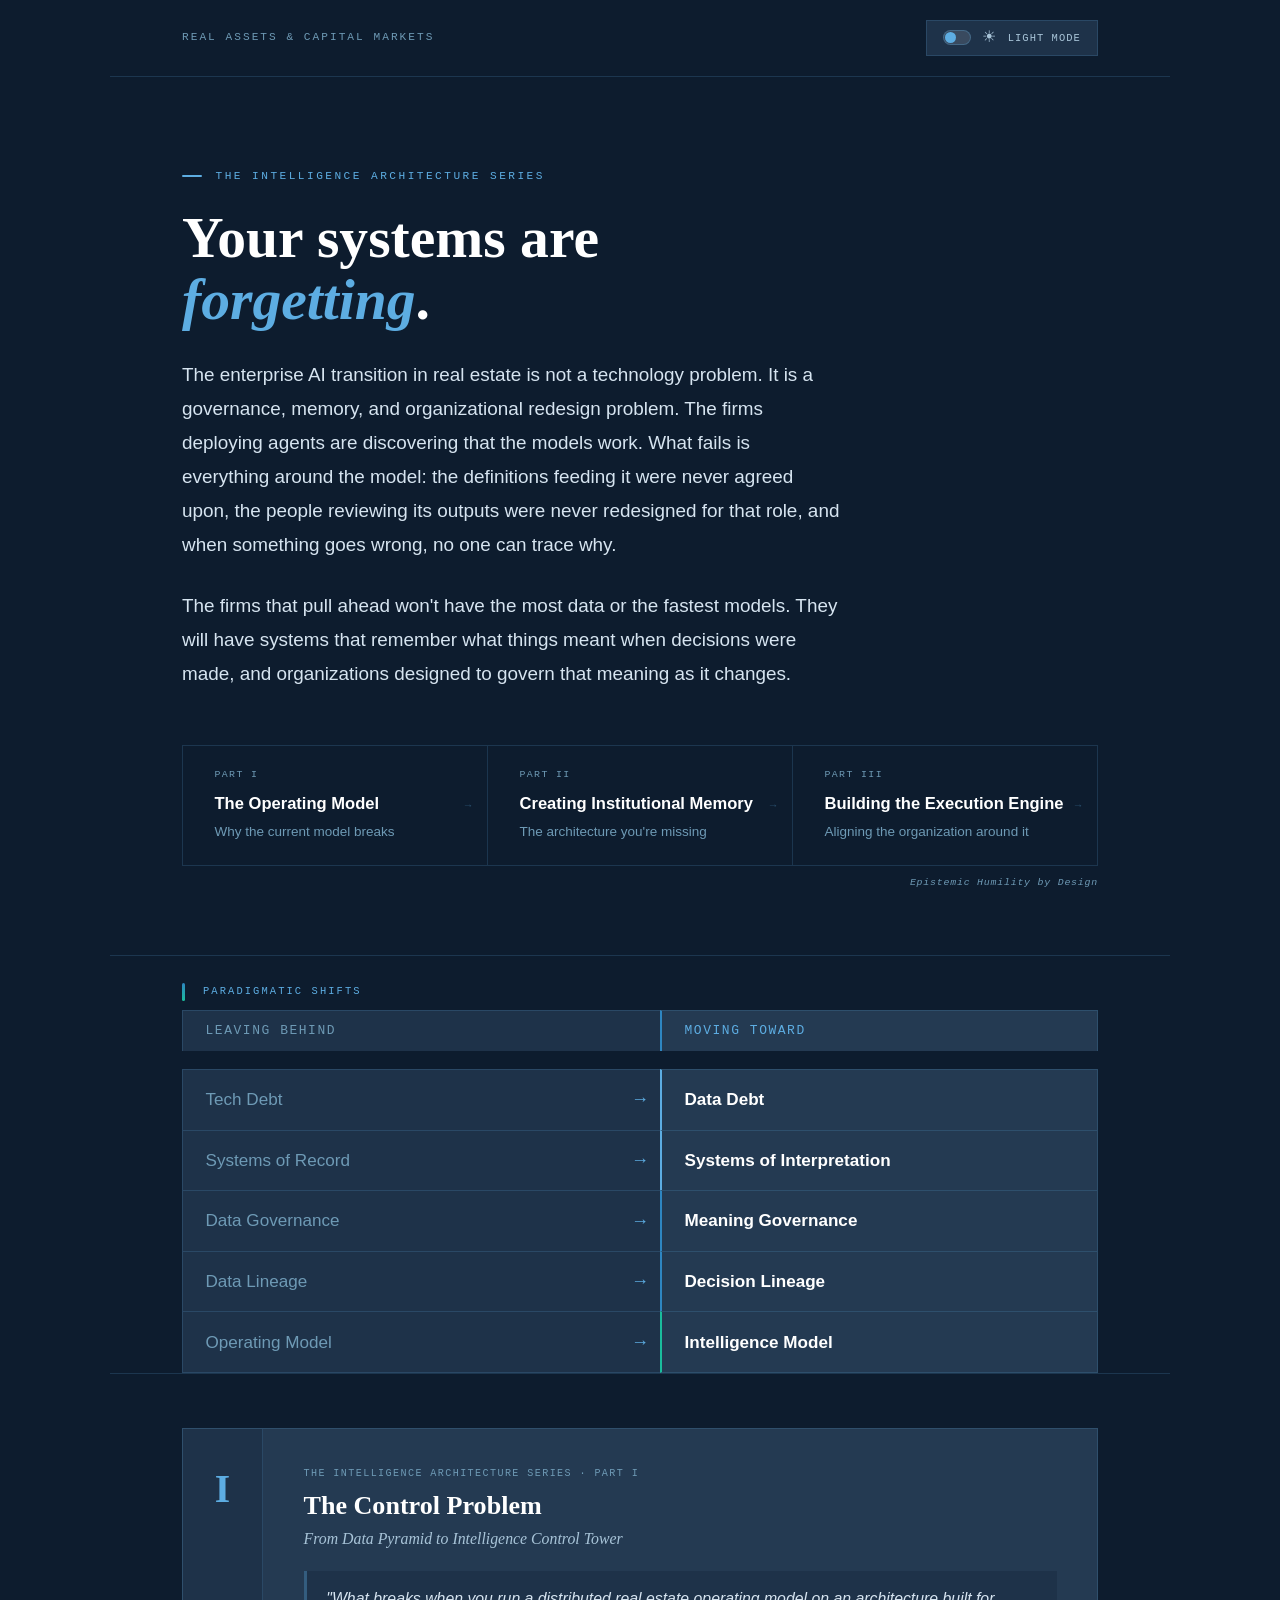
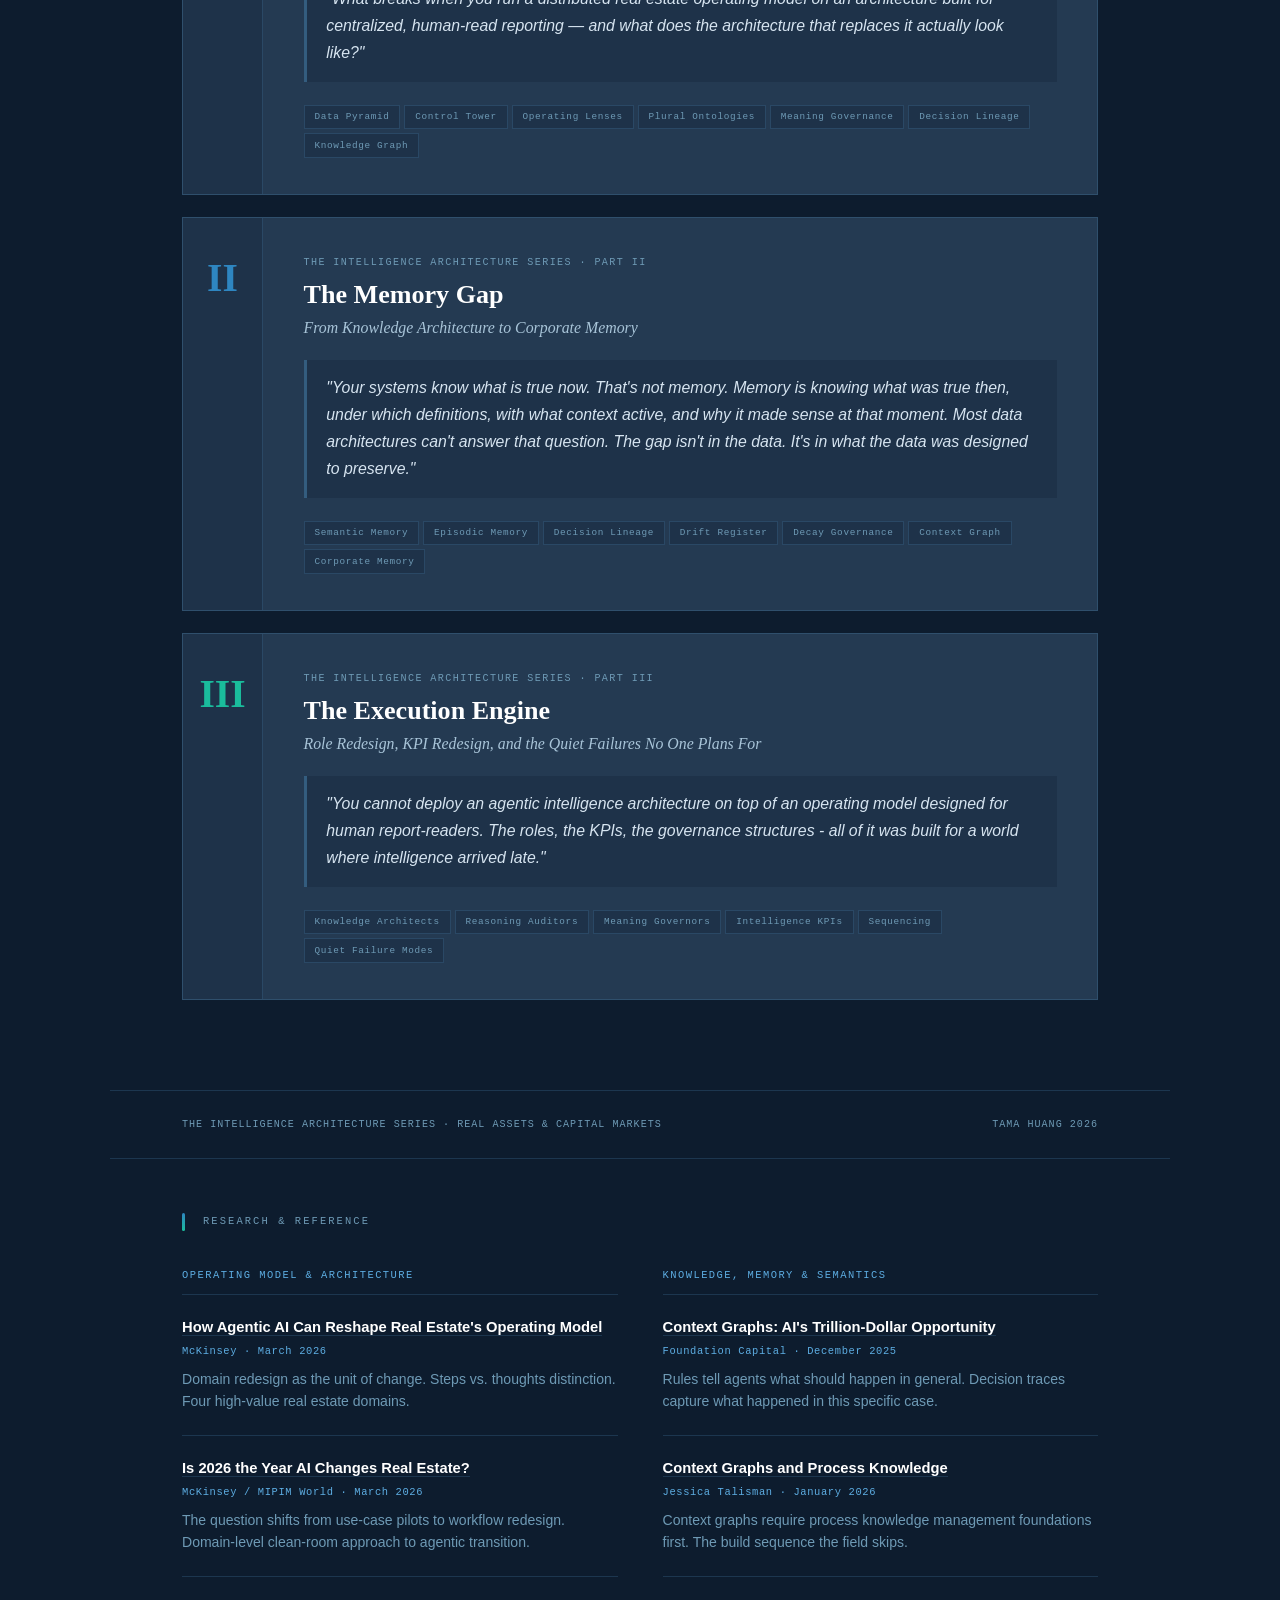
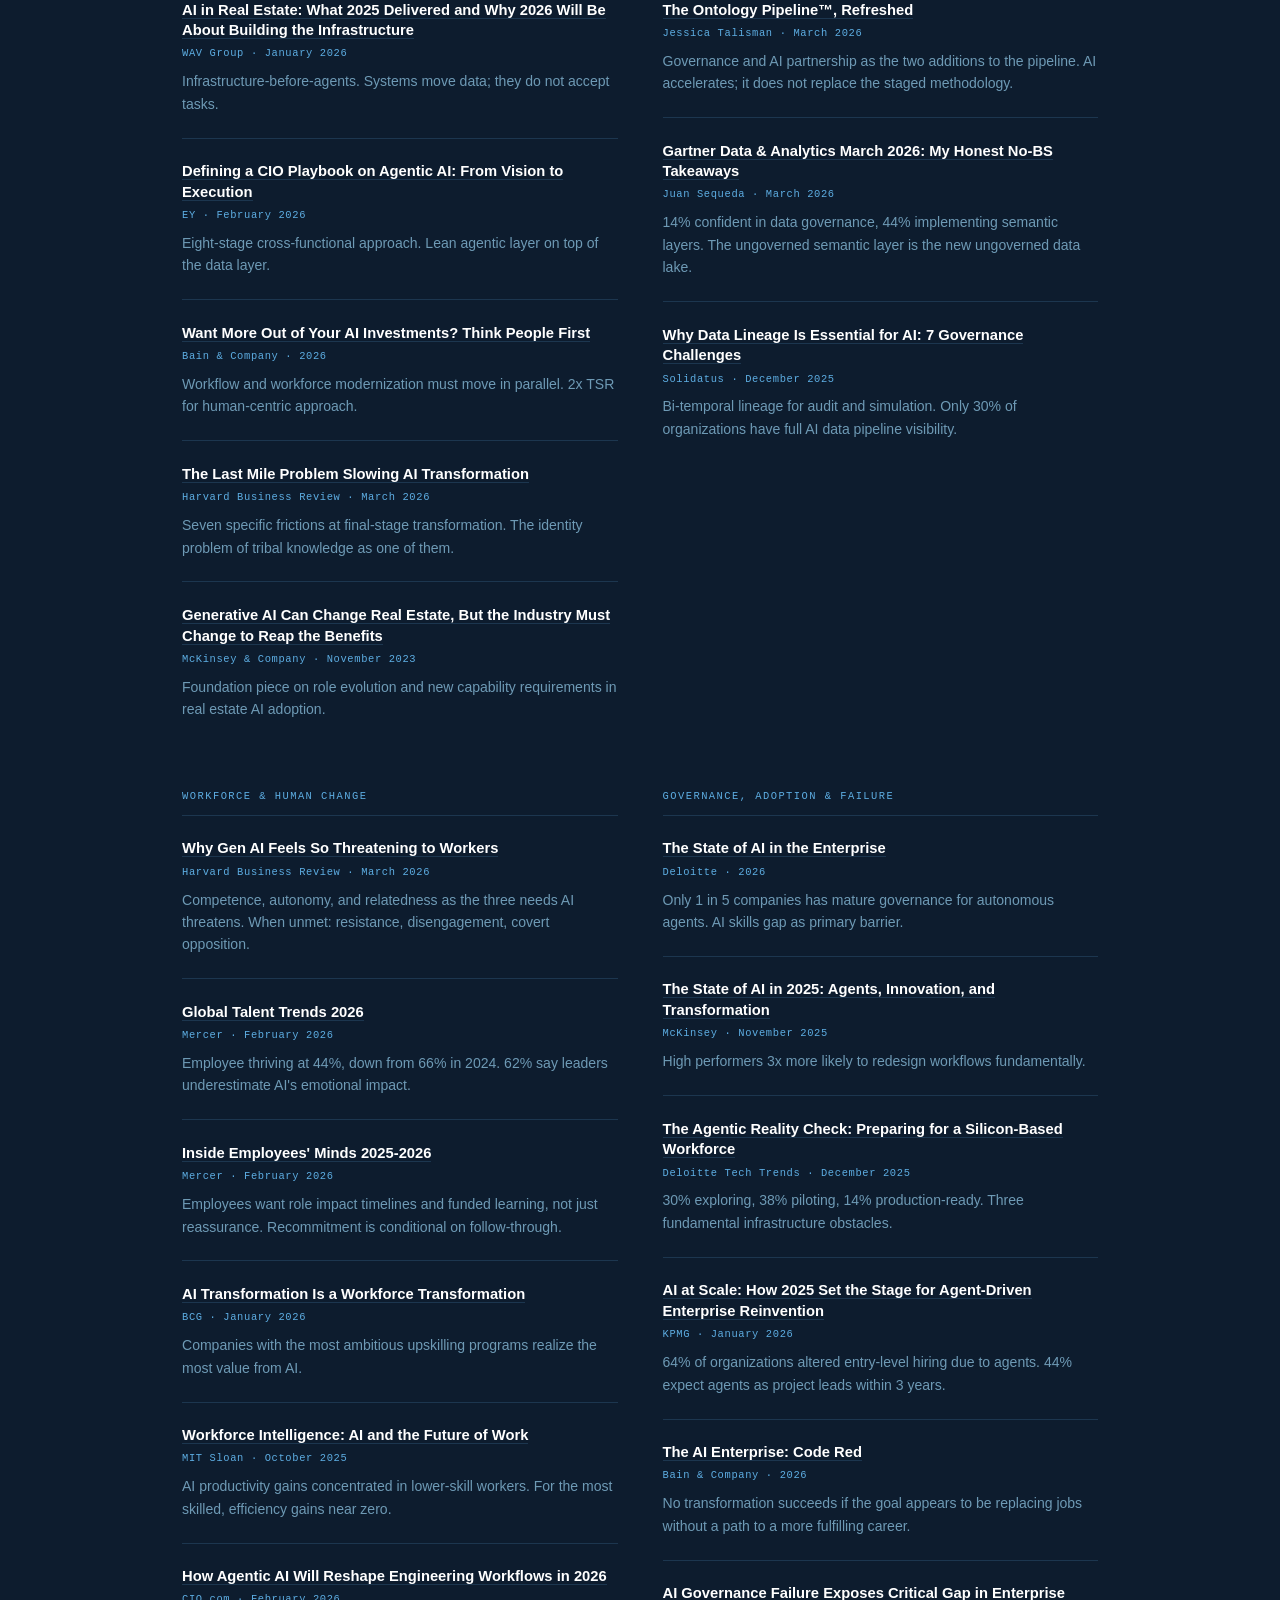
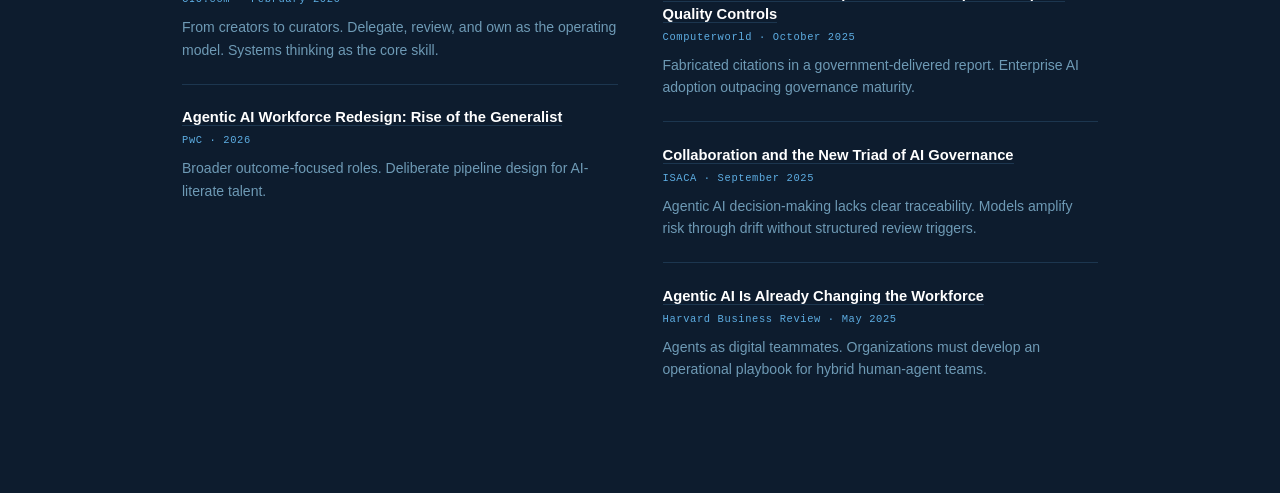
==== index.html @ e4f17812 "sync with React: QF accordion, KPI improvements, roles additions, 4-category reference section" ====
<!DOCTYPE html>
<html lang="en">
<head>
<meta charset="UTF-8">
<meta name="viewport" content="width=device-width, initial-scale=1.0">
<title>The Intelligence Architecture Series</title>
<link href="https://fonts.googleapis.com/css2?family=Playfair+Display:ital,wght@0,400;0,700;1,400;1,700&family=Söhne:wght@300;400;500;600&family=JetBrains+Mono:wght@300;400;500&display=swap" rel="stylesheet">
<link rel="stylesheet" href="style.css">
<style>
body { margin-left: 0; }
.s-wrap { max-width: 1060px; margin: 0 auto; display: flex; flex-direction: column; min-height: 100vh; }

/* HEADER */
.s-header {
 display: flex; align-items: center; justify-content: space-between;
 padding: 1.1rem 4rem; border-bottom: 1px solid var(--bd);
 background: var(--bg); position: sticky; top: 0; z-index: 100;
}
.s-brand {
 font-family: var(--font-mono); font-size: 0.62rem;
 letter-spacing: 0.18em; text-transform: uppercase; color: var(--tx-muted);
}
.s-toggle {
 display: flex; align-items: center; gap: 0.6rem;
 padding: 0.5rem 0.9rem; border: 1px solid var(--bd);
 background: var(--bg-panel); color: var(--tx-2);
 font-family: var(--font-mono); font-size: 0.58rem;
 letter-spacing: 0.1em; text-transform: uppercase; cursor: pointer;
 transition: all 0.2s var(--ease);
}
.s-toggle:hover { background: var(--accent); color: #fff; border-color: var(--accent); }
.s-toggle-track { width: 28px; height: 15px; border-radius: 8px; background: rgba(255,255,255,0.12); border: 1px solid rgba(93,173,226,0.3); position: relative; flex-shrink: 0; transition: background 0.2s; }
.s-toggle-thumb { position: absolute; top: 1px; left: 1px; width: 11px; height: 11px; border-radius: 50%; background: var(--blue-lt); transition: transform 0.22s, background 0.2s; }
[data-theme="light"] .s-toggle-track { background: var(--blue-mid); border-color: var(--blue-mid); }
[data-theme="light"] .s-toggle-thumb { background: #fff; transform: translateX(13px); }

/* HERO */
.s-hero { padding: 5rem 4rem 3.5rem; border-bottom: 1px solid var(--bd); }
.s-eyebrow {
 font-family: var(--font-mono); font-size: 0.62rem;
 letter-spacing: 0.22em; text-transform: uppercase;
 color: var(--blue-lt); margin-bottom: 1.2rem;
 display: flex; align-items: center; gap: 0.75rem;
}
.s-eyebrow::before { content: ''; display: inline-block; width: 20px; height: 2px; background: var(--blue-lt); border-radius: 2px; }
.s-title {
 font-family: var(--font-display); font-size: clamp(2.8rem,4.5vw,4.4rem);
 font-weight: 700; line-height: 1.07; color: var(--tx-h); margin-bottom: 1.5rem;
}
.s-title em { font-style: italic; color: var(--blue-lt); }
.s-sub {
 font-size: 1.05rem; color: var(--tx-body); line-height: 1.8;
 max-width: 660px; margin-bottom: 3rem;
}

/* ARC */
.s-arc { display: flex; align-items: stretch; border: 1px solid var(--bd); margin-bottom: 0.5rem; }
.s-arc-step {
 flex: 1; padding: 1.2rem 1.75rem; border-right: 1px solid var(--bd);
 text-decoration: none; display: block; position: relative;
 transition: background 0.18s var(--ease);
}
.s-arc-step:last-child { border-right: none; }
.s-arc-step:hover { background: var(--bg-panel); }
.s-arc-num { font-family: var(--font-mono); font-size: 0.55rem; letter-spacing: 0.14em; text-transform: uppercase; color: var(--tx-muted); margin-bottom: 0.3rem; display: block; }
.s-arc-label { font-size: 0.92rem; font-weight: 600; color: var(--tx-h); margin-bottom: 0.15rem; }
.s-arc-sub { font-size: 0.75rem; color: var(--tx-muted); }
.s-arc-chevron { position: absolute; right: 0.75rem; top: 50%; transform: translateY(-50%); font-size: 0.6rem; color: var(--bd-strong); }
.s-arc-note { font-family: var(--font-mono); font-size: 0.55rem; letter-spacing: 0.08em; color: var(--tx-muted); text-align: right; margin-top: 0.5rem; font-style: italic; }

/* THROUGH-LINE / SHIFTS */
.s-through {
 border-bottom: 1px solid var(--bd);
}
.s-through-header {
 display: flex; align-items: center; gap: 1rem;
 padding: 1.5rem 4rem 0;
}
.s-through-stripe {
 width: 3px; height: 18px; border-radius: 2px; flex-shrink: 0;
 background: linear-gradient(180deg, var(--blue-mid), var(--teal-lt));
}
.s-through-label {
 font-family: var(--font-mono); font-size: 0.58rem;
 letter-spacing: 0.2em; text-transform: uppercase; color: var(--blue-lt);
}

/* Shifts grid, aligned columns */
.s-shifts {
 display: grid;
 grid-template-columns: 1fr 40px 1fr;
 gap: 0;
 padding: 0 4rem 0;
 margin-top: 1rem;
}
.s-shift-row {
 display: contents; /* participates in parent grid */
}
.s-shift-from, .s-shift-arr, .s-shift-to {
 padding: 0.85rem 1.25rem;
 border-top: 1px solid var(--bd);
 display: flex; align-items: center;
}
.s-shift-row:last-child .s-shift-from,
.s-shift-row:last-child .s-shift-arr,
.s-shift-row:last-child .s-shift-to {
 border-bottom: 1px solid var(--bd);
}
/* left col — "from" state */
.s-shift-from {
 font-family: var(--font-body); font-size: 0.95rem;
 color: var(--tx-muted); font-weight: 400;
 background: var(--bg-panel);
 border-right: none;
 border-left: 1px solid var(--bd);
}
/* arrow col */
.s-shift-arr {
 justify-content: center; font-size: 1rem; font-weight: 700;
 color: var(--blue-lt); background: var(--bg-panel);
 border-right: none; padding: 0;
}
/* right col — "to" state */
.s-shift-to {
 font-family: var(--font-body); font-size: 0.95rem;
 font-weight: 600; color: var(--tx-h);
 background: var(--bg-card);
 border-left: 2px solid var(--blue-mid);
 border-right: 1px solid var(--bd);
}
/* accent on the "to" text of each row */
.s-shift-row:nth-child(1) .s-shift-to { border-left-color: var(--blue-lt); }
.s-shift-row:nth-child(2) .s-shift-to { border-left-color: var(--blue-lt); }
.s-shift-row:nth-child(3) .s-shift-to { border-left-color: var(--blue-mid); }
.s-shift-row:nth-child(4) .s-shift-to { border-left-color: var(--blue-mid); }
.s-shift-row:nth-child(5) .s-shift-to { border-left-color: var(--teal-lt); }
.s-shift-row:nth-child(6) .s-shift-to { border-left-color: var(--teal-lt); }
.s-shift-row:nth-child(7) .s-shift-to { border-left-color: var(--teal-lt); }
.s-shift-row:nth-child(8) .s-shift-to { border-left-color: var(--teal-lt); }

/* column header labels */
.s-shifts-headers {
 display: grid; grid-template-columns: 1fr 40px 1fr;
 padding: 0 4rem; margin-top: 0.5rem; margin-bottom: 0;
}
.s-shifts-col-label {
 font-family: var(--font-mono); font-size: 0.72rem;
 letter-spacing: 0.12em; text-transform: uppercase;
 padding: 0.5rem 1.25rem;
}
.s-shifts-col-label.from { color: var(--tx-muted); background: var(--bg-panel); border: 1px solid var(--bd); border-bottom: none; border-right: none; }
.s-shifts-col-label.arr { background: var(--bg-panel); border-top: 1px solid var(--bd); border-bottom: none; }
.s-shifts-col-label.to { color: var(--blue-lt); background: var(--bg-card); border: 1px solid var(--bd); border-bottom: none; border-left: 2px solid var(--blue-mid); }

/* light mode adjustments */
[data-theme="light"] .s-shift-from { background: var(--bg-alt); }
[data-theme="light"] .s-shift-arr { background: var(--bg-alt); }
[data-theme="light"] .s-shift-to { background: var(--bg-card); color: var(--tx-h); }
[data-theme="light"] .s-shifts-col-label.from { background: var(--bg-alt); }
[data-theme="light"] .s-shifts-col-label.arr { background: var(--bg-alt); }
[data-theme="light"] .s-shifts-col-label.to { background: var(--bg-card); }

/* spacing below shifts before pieces */
.s-shifts-end { height: 1px; background: var(--bd); margin: 0 4rem; }

/* PIECES */
.s-pieces { padding: 3rem 4rem 5rem; display: flex; flex-direction: column; gap: 1.25rem; }

.s-piece {
 display: grid; grid-template-columns: 80px 1fr;
 border: 1px solid var(--bd); background: var(--bg-card);
 text-decoration: none; overflow: hidden;
 transition: box-shadow 0.2s var(--ease), transform 0.18s var(--ease);
}
.s-piece:hover { box-shadow: 0 6px 28px rgba(0,0,0,0.18); transform: translateY(-2px); }
.s-piece-num-col {
 padding: 2rem 1.1rem; background: var(--bg-panel); border-right: 1px solid var(--bd);
 display: flex; align-items: flex-start; justify-content: center; padding-top: 2.25rem;
}
.s-piece-num { font-family: var(--font-display); font-size: 2.2rem; font-weight: 700; line-height: 1; }
.n1 { color: var(--blue-lt); } .n2 { color: var(--blue-mid); } .n3 { color: var(--teal-lt); }
.s-piece-body { padding: 2rem 2.25rem; }
.s-piece-series { font-family: var(--font-mono); font-size: 0.56rem; letter-spacing: 0.14em; text-transform: uppercase; color: var(--tx-muted); margin-bottom: 0.45rem; display: block; }
.s-piece-title { font-family: var(--font-display); font-size: 1.45rem; font-weight: 700; color: var(--tx-h); margin-bottom: 0.25rem; line-height: 1.2; }
.s-piece-subtitle { font-family: var(--font-display); font-size: 0.88rem; font-style: italic; color: var(--tx-2); margin-bottom: 1rem; }
.s-piece-q { font-size: 0.88rem; color: var(--tx-body); line-height: 1.7; padding: 0.85rem 1.1rem; margin-bottom: 1.25rem; background: var(--bg-panel); border-left: 3px solid var(--bd-strong); font-style: italic; }
.s-piece-tags { display: flex; flex-wrap: wrap; gap: 4px; }
.s-piece-tag { font-family: var(--font-mono); font-size: 0.52rem; letter-spacing: 0.07em; padding: 0.18rem 0.55rem; border: 1px solid var(--bd); color: var(--tx-muted); background: var(--bg-panel); }

/* FOOTER */
.s-footer { margin-top: auto; padding: 1.4rem 4rem; border-top: 1px solid var(--bd); display: flex; align-items: center; justify-content: space-between; }
.s-footer-note { font-family: var(--font-mono); font-size: 0.56rem; letter-spacing: 0.1em; text-transform: uppercase; color: var(--tx-muted); }

@media (max-width: 768px) {
 .s-header, .s-hero, .s-through-header, .s-shifts-headers, .s-shifts, .s-pieces, .s-footer {
 padding-left: 1.25rem; padding-right: 1.25rem;
 }
 .s-header { padding-top: 0.75rem; padding-bottom: 0.75rem; position: sticky; top: 0; }
 .s-hero { padding-top: 2.5rem; padding-bottom: 2.5rem; }
 .s-title { font-size: clamp(2.4rem, 9vw, 3.4rem); }
 .s-sub { font-size: 0.92rem; margin-bottom: 2rem; }
 .s-arc { flex-direction: column; }
 .s-arc-step { border-right: none; border-bottom: 1px solid var(--bd); }
 .s-arc-chevron { right: 0.5rem; }

 /* Shifts grid */
 .s-shifts { grid-template-columns: 1fr 24px 1fr; padding: 0 1.25rem; }
 .s-shifts-headers { grid-template-columns: 1fr 24px 1fr; padding: 0 1.25rem; }
 .s-shifts-col-label { font-size: 0.6rem; padding: 0.4rem 0.75rem; }
 .s-shift-from, .s-shift-to { font-size: 0.82rem; padding: 0.65rem 0.75rem; }
 .s-shift-arr { font-size: 0.85rem; }

 /* Piece cards */
 .s-piece { grid-template-columns: 56px 1fr; }
 .s-piece-num { font-size: 1.6rem; }
 .s-piece-body { padding: 1.25rem 1rem; }
 .s-piece-title { font-size: 1.15rem; }
 .s-piece-q { font-size: 0.82rem; }
 .s-pieces { padding: 1.5rem 1.25rem 3rem; gap: 0.85rem; }

 /* Footer */
 .s-footer { padding: 1rem 1.25rem; flex-direction: column; gap: 0.4rem; align-items: flex-start; }
}

@media (max-width: 390px) {
 .s-title { font-size: 2.1rem; }
 .s-shifts { grid-template-columns: 1fr 18px 1fr; }
 .s-shifts-headers { grid-template-columns: 1fr 18px 1fr; }
 .s-shift-from, .s-shift-to { font-size: 0.75rem; padding: 0.55rem 0.6rem; }
 .s-shifts-col-label { font-size: 0.55rem; padding: 0.35rem 0.6rem; }
}

/* APPENDIX */
.s-appendix {
  border-top: 1px solid var(--bd);
  padding: 3rem 4rem 5rem;
}
.s-appendix-header {
  display: flex; align-items: center; gap: 1rem; margin-bottom: 2rem;
}
.s-appendix-stripe {
  width: 3px; height: 18px; border-radius: 2px; flex-shrink: 0;
  background: linear-gradient(180deg, var(--blue-mid), var(--teal-lt));
}
.s-appendix-label {
  font-family: var(--font-mono); font-size: 0.58rem;
  letter-spacing: 0.2em; text-transform: uppercase; color: var(--tx-muted);
}
.s-appendix-grid {
  display: grid; grid-template-columns: repeat(2, 1fr); gap: 2.5rem;
}
.s-appendix-col-head {
  font-family: var(--font-mono); font-size: 0.58rem;
  letter-spacing: 0.14em; text-transform: uppercase;
  color: var(--blue-lt); margin-bottom: 1.25rem; display: block;
  padding-bottom: 0.5rem; border-bottom: 1px solid var(--bd);
}
.s-ref-item {
  margin-bottom: 1.25rem; padding-bottom: 1.25rem;
  border-bottom: 1px solid var(--bd);
}
.s-ref-item:last-child { border-bottom: none; margin-bottom: 0; }
.s-ref-title {
  font-size: 0.82rem; font-weight: 600; color: var(--tx-h);
  line-height: 1.4; margin-bottom: 0.25rem;
}
.s-ref-meta {
  font-family: var(--font-mono); font-size: 0.58rem;
  letter-spacing: 0.06em; color: var(--blue-lt); margin-bottom: 0.4rem;
}
.s-ref-note {
  font-size: 0.78rem; color: var(--tx-muted); line-height: 1.6;
}
.s-ref-title a {
  color: var(--tx-h); text-decoration: none;
  border-bottom: 1px solid var(--bd);
  transition: border-color 0.15s, color 0.15s;
}
.s-ref-title a:hover { color: var(--blue-lt); border-bottom-color: var(--blue-lt); }
@media (max-width: 768px) {
  .s-appendix { padding: 2rem 1.25rem 3rem; }
  .s-appendix-grid { grid-template-columns: 1fr; gap: 2rem; }
}
</style>
</head>
<body>
<div class="s-wrap">

  <div class="s-header">
    <span class="s-brand">Real Assets &amp; Capital Markets</span>
    <button class="s-toggle" id="theme-toggle" onclick="toggleTheme()">
      <span class="s-toggle-track"><span class="s-toggle-thumb"></span></span>
      <span class="theme-icon">☀</span>
      <span class="theme-label">Light mode</span>
    </button>
  </div>

 <div class="s-hero">
 <div class="s-eyebrow">The Intelligence Architecture Series</div>
 <h1 class="s-title">Your systems are<br><em>forgetting</em>.</h1>
 <p class="s-sub">The enterprise AI transition in real estate is not a technology problem. It is a governance, memory, and organizational redesign problem. The firms deploying agents are discovering that the models work. What fails is everything around the model: the definitions feeding it were never agreed upon, the people reviewing its outputs were never redesigned for that role, and when something goes wrong, no one can trace why.</p>
 <p class="s-sub" style="margin-top:-1.5rem">The firms that pull ahead won't have the most data or the fastest models. They will have systems that remember what things meant when decisions were made, and organizations designed to govern that meaning as it changes.</p>

    <div class="s-arc">
      <a href="part-01.html" class="s-arc-step">
        <span class="s-arc-num">Part I</span>
        <div class="s-arc-label">The Operating Model</div>
        <div class="s-arc-sub">Why the current model breaks</div>
        <span class="s-arc-chevron">→</span>
      </a>
      <a href="part-02.html" class="s-arc-step">
        <span class="s-arc-num">Part II</span>
        <div class="s-arc-label">Creating Institutional Memory</div>
        <div class="s-arc-sub">The architecture you're missing</div>
        <span class="s-arc-chevron">→</span>
      </a>
      <a href="part-03.html" class="s-arc-step">
        <span class="s-arc-num">Part III</span>
        <div class="s-arc-label">Building the Execution Engine</div>
        <div class="s-arc-sub">Aligning the organization around it</div>
        <span class="s-arc-chevron">→</span>
      </a>
    </div>
    <div class="s-arc-note">Epistemic Humility by Design</div>
  </div>

  <div class="s-through">
    <div class="s-through-header">
      <div class="s-through-stripe"></div>
      <span class="s-through-label">Paradigmatic shifts</span>
    </div>

 <div class="s-shifts-headers">
 <div class="s-shifts-col-label from">Leaving behind</div>
 <div class="s-shifts-col-label arr"></div>
 <div class="s-shifts-col-label to">Moving toward</div>
 </div>

 <div class="s-shifts">

 <div class="s-shift-row">
 <div class="s-shift-from">Tech Debt</div>
 <div class="s-shift-arr">→</div>
 <div class="s-shift-to">Data Debt</div>
 </div>

 <div class="s-shift-row">
 <div class="s-shift-from">Systems of Record</div>
 <div class="s-shift-arr">→</div>
 <div class="s-shift-to">Systems of Interpretation</div>
 </div>

 <div class="s-shift-row">
 <div class="s-shift-from">Data Governance</div>
 <div class="s-shift-arr">→</div>
 <div class="s-shift-to">Meaning Governance</div>
 </div>

 <div class="s-shift-row">
 <div class="s-shift-from">Data Lineage</div>
 <div class="s-shift-arr">→</div>
 <div class="s-shift-to">Decision Lineage</div>
 </div>

 <div class="s-shift-row">
 <div class="s-shift-from">Operating Model</div>
 <div class="s-shift-arr">→</div>
 <div class="s-shift-to">Intelligence Model</div>
 </div>

 </div>
 </div>

 <div class="s-pieces">

    <a href="part-01.html" class="s-piece">
      <div class="s-piece-num-col"><div class="s-piece-num n1">I</div></div>
      <div class="s-piece-body">
        <span class="s-piece-series">The Intelligence Architecture Series · Part I</span>
        <div class="s-piece-title">The Control Problem</div>
        <div class="s-piece-subtitle">From Data Pyramid to Intelligence Control Tower</div>
        <div class="s-piece-q">"What breaks when you run a distributed real estate operating model on an architecture built for centralized, human-read reporting — and what does the architecture that replaces it actually look like?"</div>
        <div class="s-piece-tags">
          <span class="s-piece-tag">Data Pyramid</span>
          <span class="s-piece-tag">Control Tower</span>
          <span class="s-piece-tag">Operating Lenses</span>
          <span class="s-piece-tag">Plural Ontologies</span>
          <span class="s-piece-tag">Meaning Governance</span>
          <span class="s-piece-tag">Decision Lineage</span>
          <span class="s-piece-tag">Knowledge Graph</span>
        </div>
      </div>
    </a>

 <a href="part-02.html" class="s-piece">
 <div class="s-piece-num-col"><div class="s-piece-num n2">II</div></div>
 <div class="s-piece-body">
 <span class="s-piece-series">The Intelligence Architecture Series · Part II</span>
 <div class="s-piece-title">The Memory Gap</div>
 <div class="s-piece-subtitle">From Knowledge Architecture to Corporate Memory</div>
 <div class="s-piece-q">"Your systems know what is true now. That's not memory. Memory is knowing what was true then, under which definitions, with what context active, and why it made sense at that moment. Most data architectures can't answer that question. The gap isn't in the data. It's in what the data was designed to preserve."</div>
 <div class="s-piece-tags">
 <span class="s-piece-tag">Semantic Memory</span>
 <span class="s-piece-tag">Episodic Memory</span>
 <span class="s-piece-tag">Decision Lineage</span>
 <span class="s-piece-tag">Drift Register</span>
 <span class="s-piece-tag">Decay Governance</span>
 <span class="s-piece-tag">Context Graph</span>
 <span class="s-piece-tag">Corporate Memory</span>
 </div>
 </div>
 </a>

    <a href="part-03.html" class="s-piece">
      <div class="s-piece-num-col"><div class="s-piece-num n3">III</div></div>
      <div class="s-piece-body">
        <span class="s-piece-series">The Intelligence Architecture Series · Part III</span>
        <div class="s-piece-title">The Execution Engine</div>
        <div class="s-piece-subtitle">Role Redesign, KPI Redesign, and the Quiet Failures No One Plans For</div>
        <div class="s-piece-q">"You cannot deploy an agentic intelligence architecture on top of an operating model designed for human report-readers. The roles, the KPIs, the governance structures - all of it was built for a world where intelligence arrived late."</div>
        <div class="s-piece-tags">
          <span class="s-piece-tag">Knowledge Architects</span>
          <span class="s-piece-tag">Reasoning Auditors</span>
          <span class="s-piece-tag">Meaning Governors</span>
          <span class="s-piece-tag">Intelligence KPIs</span>
          <span class="s-piece-tag">Sequencing</span>
          <span class="s-piece-tag">Quiet Failure Modes</span>
        </div>
      </div>
    </a>

 </div>

  <div class="s-footer">
    <span class="s-footer-note">The Intelligence Architecture Series · Real Assets &amp; Capital Markets</span>
    <span class="s-footer-note">Tama Huang 2026</span>
  </div>

 <!-- APPENDIX -->
 <div class="s-appendix">
 <div class="s-appendix-header">
 <div class="s-appendix-stripe"></div>
 <span class="s-appendix-label">Research &amp; Reference</span>
 </div>
 <div class="s-appendix-grid">

 <div class="s-appendix-col">
  <div class="s-appendix-col-head">Operating Model &amp; Architecture</div>
  <div class="s-ref-item">
   <div class="s-ref-title"><a href="https://www.mckinsey.com/industries/real-estate/our-insights/how-agentic-ai-can-reshape-real-estates-operating-model" target="_blank" rel="noopener">How Agentic AI Can Reshape Real Estate's Operating Model</a></div>
   <div class="s-ref-meta">McKinsey · March 2026</div>
   <div class="s-ref-note">Domain redesign as the unit of change. Steps vs. thoughts distinction. Four high-value real estate domains.</div>
  </div>
  <div class="s-ref-item">
   <div class="s-ref-title"><a href="https://blog.mipimworld.com/mipim-2026/is-2026-the-year-ai-changes-real-estate/" target="_blank" rel="noopener">Is 2026 the Year AI Changes Real Estate?</a></div>
   <div class="s-ref-meta">McKinsey / MIPIM World · March 2026</div>
   <div class="s-ref-note">The question shifts from use-case pilots to workflow redesign. Domain-level clean-room approach to agentic transition.</div>
  </div>
  <div class="s-ref-item">
   <div class="s-ref-title"><a href="https://www.wavgroup.com/2026/01/08/ai-in-real-estate-what-2025-delivered-and-why-2026-will-be-about-building-the-infrastructure-for-agentic-ai/" target="_blank" rel="noopener">AI in Real Estate: What 2025 Delivered and Why 2026 Will Be About Building the Infrastructure</a></div>
   <div class="s-ref-meta">WAV Group · January 2026</div>
   <div class="s-ref-note">Infrastructure-before-agents. Systems move data; they do not accept tasks.</div>
  </div>
  <div class="s-ref-item">
   <div class="s-ref-title"><a href="https://www.ey.com/en_gl/insights/technology/cio-playbook-agentic-ai" target="_blank" rel="noopener">Defining a CIO Playbook on Agentic AI: From Vision to Execution</a></div>
   <div class="s-ref-meta">EY · February 2026</div>
   <div class="s-ref-note">Eight-stage cross-functional approach. Lean agentic layer on top of the data layer.</div>
  </div>
  <div class="s-ref-item">
   <div class="s-ref-title"><a href="https://www.bain.com/insights/want-more-out-of-your-ai-investments-think-people-first/" target="_blank" rel="noopener">Want More Out of Your AI Investments? Think People First</a></div>
   <div class="s-ref-meta">Bain &amp; Company · 2026</div>
   <div class="s-ref-note">Workflow and workforce modernization must move in parallel. 2x TSR for human-centric approach.</div>
  </div>
  <div class="s-ref-item">
   <div class="s-ref-title"><a href="https://hbr.org/2026/03/the-last-mile-problem-slowing-ai-transformation" target="_blank" rel="noopener">The Last Mile Problem Slowing AI Transformation</a></div>
   <div class="s-ref-meta">Harvard Business Review · March 2026</div>
   <div class="s-ref-note">Seven specific frictions at final-stage transformation. The identity problem of tribal knowledge as one of them.</div>
  </div>
  <div class="s-ref-item">
   <div class="s-ref-title"><a href="https://www.mckinsey.com/industries/real-estate/our-insights/generative-ai-can-change-real-estate-but-the-industry-must-change-to-reap-the-benefits" target="_blank" rel="noopener">Generative AI Can Change Real Estate, But the Industry Must Change to Reap the Benefits</a></div>
   <div class="s-ref-meta">McKinsey &amp; Company · November 2023</div>
   <div class="s-ref-note">Foundation piece on role evolution and new capability requirements in real estate AI adoption.</div>
  </div>
 </div>

 <div class="s-appendix-col">
  <div class="s-appendix-col-head">Knowledge, Memory &amp; Semantics</div>
  <div class="s-ref-item">
   <div class="s-ref-title"><a href="https://foundationcapital.com/context-graphs-ais-trillion-dollar-opportunity/" target="_blank" rel="noopener">Context Graphs: AI's Trillion-Dollar Opportunity</a></div>
   <div class="s-ref-meta">Foundation Capital · December 2025</div>
   <div class="s-ref-note">Rules tell agents what should happen in general. Decision traces capture what happened in this specific case.</div>
  </div>
  <div class="s-ref-item">
   <div class="s-ref-title"><a href="https://jessicatalisman.substack.com/p/context-graphs-and-process-knowledge" target="_blank" rel="noopener">Context Graphs and Process Knowledge</a></div>
   <div class="s-ref-meta">Jessica Talisman · January 2026</div>
   <div class="s-ref-note">Context graphs require process knowledge management foundations first. The build sequence the field skips.</div>
  </div>
  <div class="s-ref-item">
   <div class="s-ref-title"><a href="https://jessicatalisman.substack.com/p/the-ontology-pipeline-refreshed" target="_blank" rel="noopener">The Ontology Pipeline™, Refreshed</a></div>
   <div class="s-ref-meta">Jessica Talisman · March 2026</div>
   <div class="s-ref-note">Governance and AI partnership as the two additions to the pipeline. AI accelerates; it does not replace the staged methodology.</div>
  </div>
  <div class="s-ref-item">
   <div class="s-ref-title"><a href="https://juansequeda.substack.com/p/gartner-data-and-analytics-march" target="_blank" rel="noopener">Gartner Data &amp; Analytics March 2026: My Honest No-BS Takeaways</a></div>
   <div class="s-ref-meta">Juan Sequeda · March 2026</div>
   <div class="s-ref-note">14% confident in data governance, 44% implementing semantic layers. The ungoverned semantic layer is the new ungoverned data lake.</div>
  </div>
  <div class="s-ref-item">
   <div class="s-ref-title"><a href="https://www.solidatus.com/blog/why-data-lineage-is-essential-for-ai-7-governance-challenges-solved-by-ai-ready-lineage/" target="_blank" rel="noopener">Why Data Lineage Is Essential for AI: 7 Governance Challenges</a></div>
   <div class="s-ref-meta">Solidatus · December 2025</div>
   <div class="s-ref-note">Bi-temporal lineage for audit and simulation. Only 30% of organizations have full AI data pipeline visibility.</div>
  </div>
 </div>

 <div class="s-appendix-col">
  <div class="s-appendix-col-head">Workforce &amp; Human Change</div>
  <div class="s-ref-item">
   <div class="s-ref-title"><a href="https://hbr.org/2026/03/why-gen-ai-feels-so-threatening-to-workers" target="_blank" rel="noopener">Why Gen AI Feels So Threatening to Workers</a></div>
   <div class="s-ref-meta">Harvard Business Review · March 2026</div>
   <div class="s-ref-note">Competence, autonomy, and relatedness as the three needs AI threatens. When unmet: resistance, disengagement, covert opposition.</div>
  </div>
  <div class="s-ref-item">
   <div class="s-ref-title"><a href="https://www.mercer.com/about/newsroom/mercer-s-global-talent-trends-2026-report/" target="_blank" rel="noopener">Global Talent Trends 2026</a></div>
   <div class="s-ref-meta">Mercer · February 2026</div>
   <div class="s-ref-note">Employee thriving at 44%, down from 66% in 2024. 62% say leaders underestimate AI's emotional impact.</div>
  </div>
  <div class="s-ref-item">
   <div class="s-ref-title"><a href="https://www.mercer.com/en-us/insights/talent-and-transformation/attracting-and-retaining-talent/workforce-doubles-down-under-pressure/" target="_blank" rel="noopener">Inside Employees' Minds 2025-2026</a></div>
   <div class="s-ref-meta">Mercer · February 2026</div>
   <div class="s-ref-note">Employees want role impact timelines and funded learning, not just reassurance. Recommitment is conditional on follow-through.</div>
  </div>
  <div class="s-ref-item">
   <div class="s-ref-title"><a href="https://www.bcg.com/publications/2026/ai-transformation-is-a-workforce-transformation" target="_blank" rel="noopener">AI Transformation Is a Workforce Transformation</a></div>
   <div class="s-ref-meta">BCG · January 2026</div>
   <div class="s-ref-note">Companies with the most ambitious upskilling programs realize the most value from AI.</div>
  </div>
  <div class="s-ref-item">
   <div class="s-ref-title"><a href="https://mitsloan.mit.edu/ideas-made-to-matter/download-workforce-development-age-ai" target="_blank" rel="noopener">Workforce Intelligence: AI and the Future of Work</a></div>
   <div class="s-ref-meta">MIT Sloan · October 2025</div>
   <div class="s-ref-note">AI productivity gains concentrated in lower-skill workers. For the most skilled, efficiency gains near zero.</div>
  </div>
  <div class="s-ref-item">
   <div class="s-ref-title"><a href="https://www.cio.com/article/4134741/how-agentic-ai-will-reshape-engineering-workflows-in-2026.html" target="_blank" rel="noopener">How Agentic AI Will Reshape Engineering Workflows in 2026</a></div>
   <div class="s-ref-meta">CIO.com · February 2026</div>
   <div class="s-ref-note">From creators to curators. Delegate, review, and own as the operating model. Systems thinking as the core skill.</div>
  </div>
  <div class="s-ref-item">
   <div class="s-ref-title"><a href="https://www.pwc.com/us/en/tech-effect/ai-analytics/agentic-ai-workforce-redesign.html" target="_blank" rel="noopener">Agentic AI Workforce Redesign: Rise of the Generalist</a></div>
   <div class="s-ref-meta">PwC · 2026</div>
   <div class="s-ref-note">Broader outcome-focused roles. Deliberate pipeline design for AI-literate talent.</div>
  </div>
 </div>

 <div class="s-appendix-col">
  <div class="s-appendix-col-head">Governance, Adoption &amp; Failure</div>
  <div class="s-ref-item">
   <div class="s-ref-title"><a href="https://www.deloitte.com/us/en/what-we-do/capabilities/applied-artificial-intelligence/content/state-of-ai-in-the-enterprise.html" target="_blank" rel="noopener">The State of AI in the Enterprise</a></div>
   <div class="s-ref-meta">Deloitte · 2026</div>
   <div class="s-ref-note">Only 1 in 5 companies has mature governance for autonomous agents. AI skills gap as primary barrier.</div>
  </div>
  <div class="s-ref-item">
   <div class="s-ref-title"><a href="https://www.mckinsey.com/capabilities/quantumblack/our-insights/the-state-of-ai" target="_blank" rel="noopener">The State of AI in 2025: Agents, Innovation, and Transformation</a></div>
   <div class="s-ref-meta">McKinsey · November 2025</div>
   <div class="s-ref-note">High performers 3x more likely to redesign workflows fundamentally.</div>
  </div>
  <div class="s-ref-item">
   <div class="s-ref-title"><a href="https://www.deloitte.com/us/en/insights/topics/technology-management/tech-trends/2026/agentic-ai-strategy.html" target="_blank" rel="noopener">The Agentic Reality Check: Preparing for a Silicon-Based Workforce</a></div>
   <div class="s-ref-meta">Deloitte Tech Trends · December 2025</div>
   <div class="s-ref-note">30% exploring, 38% piloting, 14% production-ready. Three fundamental infrastructure obstacles.</div>
  </div>
  <div class="s-ref-item">
   <div class="s-ref-title"><a href="https://kpmg.com/us/en/media/news/q4-ai-pulse.html" target="_blank" rel="noopener">AI at Scale: How 2025 Set the Stage for Agent-Driven Enterprise Reinvention</a></div>
   <div class="s-ref-meta">KPMG · January 2026</div>
   <div class="s-ref-note">64% of organizations altered entry-level hiring due to agents. 44% expect agents as project leads within 3 years.</div>
  </div>
  <div class="s-ref-item">
   <div class="s-ref-title"><a href="https://www.bain.com/insights/ai-enterprise-code-red/" target="_blank" rel="noopener">The AI Enterprise: Code Red</a></div>
   <div class="s-ref-meta">Bain &amp; Company · 2026</div>
   <div class="s-ref-note">No transformation succeeds if the goal appears to be replacing jobs without a path to a more fulfilling career.</div>
  </div>
  <div class="s-ref-item">
   <div class="s-ref-title"><a href="https://www.computerworld.com/article/4069521/deloittes-ai-governance-failure-exposes-critical-gap-in-enterprise-quality-controls.html" target="_blank" rel="noopener">AI Governance Failure Exposes Critical Gap in Enterprise Quality Controls</a></div>
   <div class="s-ref-meta">Computerworld · October 2025</div>
   <div class="s-ref-note">Fabricated citations in a government-delivered report. Enterprise AI adoption outpacing governance maturity.</div>
  </div>
  <div class="s-ref-item">
   <div class="s-ref-title"><a href="https://www.isaca.org/resources/news-and-trends/industry-news/2025/collaboration-and-the-new-triad-of-ai-governance" target="_blank" rel="noopener">Collaboration and the New Triad of AI Governance</a></div>
   <div class="s-ref-meta">ISACA · September 2025</div>
   <div class="s-ref-note">Agentic AI decision-making lacks clear traceability. Models amplify risk through drift without structured review triggers.</div>
  </div>
  <div class="s-ref-item">
   <div class="s-ref-title"><a href="https://hbr.org/2025/05/agentic-ai-is-already-changing-the-workforce" target="_blank" rel="noopener">Agentic AI Is Already Changing the Workforce</a></div>
   <div class="s-ref-meta">Harvard Business Review · May 2025</div>
   <div class="s-ref-note">Agents as digital teammates. Organizations must develop an operational playbook for hybrid human-agent teams.</div>
  </div>
 </div>

</div>
 </div>

</div>
<script>
function getTheme() { return localStorage.getItem('ma-theme') || 'dark'; }
function applyTheme(t) {
 document.documentElement.setAttribute('data-theme', t);
 localStorage.setItem('ma-theme', t);
 const btn = document.getElementById('theme-toggle');
 if (!btn) return;
 btn.querySelector('.theme-label').textContent = t === 'light' ? 'Dark mode' : 'Light mode';
 btn.querySelector('.theme-icon').textContent = t === 'light' ? '🌙' : '☀';
}
function toggleTheme() { applyTheme(getTheme() === 'dark' ? 'light' : 'dark'); }
document.addEventListener('DOMContentLoaded', () => applyTheme(getTheme()));
</script>
</body>
</html>
---- style.css ----
/* ═══════════════════════════════════════════════════════
   MEMORY ARCHITECTURE
   Semantic token system — one source, two themes
   Brookfield palette: navy · blue · Georgia/Calibri
═══════════════════════════════════════════════════════ */

/* ── Fixed palette (never change between themes) ── */
:root {
  --navy:       #0D1C2E;
  --navy-mid:   #152338;
  --navy-lt:    #1E3249;
  --navy-card:  #243A52;
  --blue:       #1A5276;
  --blue-mid:   #2E86C1;
  --blue-lt:    #5DADE2;
  --blue-pale:  #D6EAF8;

  --signal:     #C0392B;
  --signal-lt:  #E74C3C;
  --teal:       #0E6655;
  --teal-lt:    #1ABC9C;
  --amber:      #B7770D;
  --amber-lt:   #F39C12;

  --font-display: 'Georgia', 'Times New Roman', serif;
  --font-body:    'Calibri', 'Trebuchet MS', 'Helvetica Neue', sans-serif;
  --font-mono:    'Consolas', 'Lucida Console', monospace;
  --sidebar-w:    250px;
  --ease:         cubic-bezier(0.4, 0, 0.2, 1);
}

/* ── DARK THEME (default) — semantic tokens ── */
:root, [data-theme="dark"] {
  --bg:            #0D1C2E;
  --bg-sidebar:    #152338;
  --bg-card:       #243A52;
  --bg-panel:      #1E3249;
  --bg-alt:        #152338;
  --bg-inset:      #0D1C2E;

  --tx-h:          #FFFFFF;
  --tx-body:       #D6E4F0;
  --tx-2:          #A8C4D8;
  --tx-muted:      #6E9AB5;

  --bd:            rgba(93,173,226,0.18);
  --bd-strong:     rgba(93,173,226,0.35);

  --accent:        #2E86C1;
  --accent-hover:  #5DADE2;
  --accent-tx:     #FFFFFF;

  --signal-bg:     rgba(231,76,60,0.12);
  --teal-bg:       rgba(26,188,156,0.12);
  --amber-bg:      rgba(243,156,18,0.12);

  --toggle-bg:     #2E86C1;
  --toggle-track:  rgba(93,173,226,0.25);
  --toggle-thumb:  #FFFFFF;
  --toggle-tx:     #A8C4D8;
  --toggle-tx-h:   #FFFFFF;
  --toggle-border: rgba(93,173,226,0.3);
}

/* ── LIGHT THEME — semantic tokens ── */
[data-theme="light"] {
  --bg:            #EEF3F9;
  --bg-sidebar:    #0D1C2E;   /* sidebar always dark */
  --bg-card:       #FFFFFF;
  --bg-panel:      #E1ECF7;
  --bg-alt:        #E8F0F9;
  --bg-inset:      #F4F8FC;

  --tx-h:          #0D1C2E;
  --tx-body:       #1A2F44;
  --tx-2:          #2C4460;
  --tx-muted:      #4A6580;

  --bd:            rgba(13,28,46,0.14);
  --bd-strong:     rgba(13,28,46,0.3);

  --accent:        #1A5276;
  --accent-hover:  #2E86C1;
  --accent-tx:     #FFFFFF;

  --signal-bg:     #FDECEA;
  --teal-bg:       #E8F8F5;
  --amber-bg:      #FEF9E7;

  --toggle-bg:     #0D1C2E;
  --toggle-track:  rgba(13,28,46,0.15);
  --toggle-thumb:  #FFFFFF;
  --toggle-tx:     #A8C4D8;   /* always on dark sidebar */
  --toggle-tx-h:   #FFFFFF;
  --toggle-border: rgba(93,173,226,0.4);
}

/* ═══════════════════════════════════════════════════════
   RESET & BASE
═══════════════════════════════════════════════════════ */
*, *::before, *::after { box-sizing: border-box; margin: 0; padding: 0; }
html { font-size: 18px; scroll-behavior: smooth; }
body {
  font-family: var(--font-body);
  background: var(--bg);
  color: var(--tx-body);
  line-height: 1.7;
  min-height: 100vh;
  overflow-x: hidden;
  transition: background 0.3s var(--ease), color 0.3s var(--ease);
}
a { color: inherit; text-decoration: none; }
button { cursor: pointer; border: none; background: none; font-family: inherit; }

/* ═══════════════════════════════════════════════════════
   SIDEBAR (always dark — brand anchor)
═══════════════════════════════════════════════════════ */
.sidebar {
  position: fixed; top: 0; left: 0; bottom: 0;
  width: var(--sidebar-w);
  background: var(--bg-sidebar);
  display: flex; flex-direction: column;
  z-index: 200;
  border-right: 1px solid rgba(93,173,226,0.18);
}
/* Logo — clickable, links to index */
.sidebar-logo {
  display: flex; align-items: center; gap: 0.85rem;
  padding: 1.25rem 1.4rem 1rem;
  border-bottom: 1px solid rgba(93,173,226,0.18);
  text-decoration: none;
  transition: background 0.18s var(--ease);
  cursor: pointer;
}
.sidebar-logo:hover { background: rgba(93,173,226,0.06); }
.logo-mark {
  width: 36px; height: 36px; background: var(--blue-mid);
  display: flex; align-items: center; justify-content: center;
  font-family: var(--font-mono); font-size: 0.6rem; font-weight: 700;
  color: #fff; flex-shrink: 0;
  transition: background 0.18s var(--ease);
}
.sidebar-logo:hover .logo-mark { background: var(--blue-lt); }
.logo-text {
  font-family: var(--font-mono); font-size: 0.56rem; letter-spacing: 0.1em;
  text-transform: uppercase; color: #6E9AB5; line-height: 1.5;
}
.logo-hint {
  font-family: var(--font-mono); font-size: 0.5rem; letter-spacing: 0.08em;
  text-transform: uppercase; color: rgba(93,173,226,0.35); margin-top: 0.15rem;
}

/* SERIES NAV — sits at top of sidebar, accordion */
.series-nav-top {
  border-bottom: 1px solid rgba(93,173,226,0.18);
  padding: 0.5rem 0;
}
.series-nav-title {
  font-family: var(--font-mono); font-size: 0.52rem;
  letter-spacing: 0.18em; text-transform: uppercase;
  color: rgba(93,173,226,0.4); padding: 0.5rem 1.4rem 0.4rem;
  display: block;
}
.series-part {
  overflow: hidden;
}
.series-part-header {
  display: flex; align-items: center; gap: 0.7rem;
  padding: 0.55rem 1.4rem 0.55rem 1.1rem;
  cursor: pointer; text-decoration: none;
  transition: background 0.15s var(--ease);
  border-left: 3px solid transparent;
  user-select: none;
}
.series-part-header:hover { background: rgba(93,173,226,0.06); }
.series-part.active-part > .series-part-header {
  border-left-color: var(--blue-mid);
  background: rgba(46,134,193,0.1);
}
.spn { /* series part number */
  font-family: var(--font-mono); font-size: 0.58rem; color: #5DADE2;
  flex-shrink: 0; width: 18px;
}
.series-part.active-part > .series-part-header .spn { color: var(--blue-lt); }
.spl { /* series part label */
  font-size: 0.82rem; color: #6E9AB5; flex: 1; line-height: 1.3;
}
.series-part.active-part > .series-part-header .spl { color: #D6E4F0; }
.series-part-header:hover .spl { color: #A8C4D8; }
.sp-chevron {
  font-size: 0.55rem; color: rgba(93,173,226,0.3);
  transition: transform 0.2s var(--ease), color 0.15s;
  flex-shrink: 0;
}
.series-part.active-part > .series-part-header .sp-chevron {
  transform: rotate(90deg); color: var(--blue-lt);
}
/* Expandable sub-items */
.series-part-sections {
  max-height: 0; overflow: hidden;
  transition: max-height 0.28s var(--ease);
  background: rgba(13,28,46,0.4);
}
.series-part.active-part .series-part-sections { max-height: 320px; }
.series-section-item {
  display: flex; align-items: center; gap: 0.6rem;
  padding: 0.45rem 1.4rem 0.45rem 2.4rem;
  font-size: 0.78rem; color: rgba(93,173,226,0.5);
  text-decoration: none;
  transition: color 0.15s, background 0.15s;
  border-left: 3px solid transparent;
  cursor: pointer; background: none; border-right: none; border-top: none; border-bottom: none;
  width: 100%; text-align: left; font-family: var(--font-body);
}
.series-section-item:hover { color: #A8C4D8; background: rgba(93,173,226,0.05); }
.series-section-item.sec-active {
  color: #D6E4F0; border-left-color: rgba(46,134,193,0.4);
}
.sec-num { font-family: var(--font-mono); font-size: 0.5rem; color: rgba(93,173,226,0.35); flex-shrink: 0; width: 22px; }
.series-section-item.sec-active .sec-num { color: var(--blue-lt); }

/* Internal page nav — below series nav */
.sidebar-nav {
  flex: 1; padding: 0.5rem 0; overflow-y: auto;
  border-top: 1px solid rgba(93,173,226,0.12);
}
.sidebar-nav-label {
  font-family: var(--font-mono); font-size: 0.52rem;
  letter-spacing: 0.18em; text-transform: uppercase;
  color: rgba(93,173,226,0.35); padding: 0.5rem 1.4rem 0.3rem;
  display: block;
}
.nav-item {
  display: flex; align-items: center; gap: 0.85rem;
  padding: 0.7rem 1.4rem; color: #6E9AB5; font-size: 0.85rem;
  text-decoration: none;
  transition: all 0.18s var(--ease); border-left: 3px solid transparent;
}
.nav-item:hover { color: #FFFFFF; background: rgba(93,173,226,0.08); border-left-color: #5DADE2; }
.nav-item.active { color: #FFFFFF; background: rgba(46,134,193,0.2); border-left-color: #2E86C1; }
.nav-num { font-family: var(--font-mono); font-size: 0.58rem; color: #5DADE2; flex-shrink: 0; width: 18px; }

.sidebar-footer { padding: 0.6rem 0 0.6rem; border-top: 1px solid rgba(93,173,226,0.18); }
.sidebar-tag {
  font-family: var(--font-mono); font-size: 0.52rem; letter-spacing: 0.12em;
  text-transform: uppercase; color: #344A64; padding: 0 1.4rem; display: block;
}

/* ═══════════════════════════════════════════════════════
   PAGE HEADER BAR — sticky top strip with theme toggle
═══════════════════════════════════════════════════════ */
.page-header-bar {
  position: sticky; top: 0; z-index: 150;
  background: var(--bg-sidebar);
  border-bottom: 1px solid rgba(93,173,226,0.18);
  display: flex; align-items: center; justify-content: flex-end;
  padding: 0 1.75rem; height: 46px;
  gap: 1rem;
}
.page-header-title {
  flex: 1;
  font-family: var(--font-mono); font-size: 0.6rem;
  letter-spacing: 0.14em; text-transform: uppercase;
  color: rgba(93,173,226,0.4);
}

/* THEME TOGGLE — now in header bar */
.theme-toggle {
  display: flex; align-items: center; gap: 0.6rem;
  padding: 0.45rem 0.85rem;
  background: rgba(46,134,193,0.12);
  border: 1px solid rgba(93,173,226,0.3);
  color: #A8C4D8;
  font-family: var(--font-mono); font-size: 0.58rem;
  letter-spacing: 0.08em; text-transform: uppercase;
  transition: background 0.2s var(--ease), border-color 0.2s var(--ease);
  user-select: none; cursor: pointer;
}
.theme-toggle:hover {
  background: rgba(46,134,193,0.25);
  border-color: rgba(93,173,226,0.6);
  color: #FFFFFF;
}

/* Pill track */
.theme-track {
  width: 36px; height: 20px; border-radius: 10px;
  background: rgba(255,255,255,0.15);
  border: 1px solid rgba(93,173,226,0.4);
  position: relative; flex-shrink: 0;
  transition: background 0.25s var(--ease);
}
.theme-thumb {
  position: absolute; top: 2px; left: 2px;
  width: 14px; height: 14px; border-radius: 50%;
  background: #5DADE2;
  transition: transform 0.25s var(--ease), background 0.25s var(--ease);
  box-shadow: 0 1px 3px rgba(0,0,0,0.3);
}
/* When light mode is active: thumb slides right, track fills */
[data-theme="light"] .theme-track { background: #2E86C1; border-color: #2E86C1; }
[data-theme="light"] .theme-thumb { transform: translateX(16px); background: #FFFFFF; }

.theme-icon { font-size: 0.9rem; line-height: 1; flex-shrink: 0; }
.theme-label { flex: 1; text-align: left; }

/* ═══════════════════════════════════════════════════════
   MOBILE HEADER
═══════════════════════════════════════════════════════ */
.mobile-header {
  display: none; position: fixed; top: 0; left: 0; right: 0; height: 54px;
  background: var(--navy-mid); z-index: 300;
  align-items: center; justify-content: space-between; padding: 0 1.4rem;
  border-bottom: 1px solid rgba(93,173,226,0.18);
}
.mobile-menu-btn { width: 28px; height: 20px; display: flex; flex-direction: column; justify-content: space-between; }
.mobile-menu-btn span { display: block; height: 2px; background: #D6E4F0; border-radius: 2px; }
.mobile-title { font-family: var(--font-mono); font-size: 0.65rem; letter-spacing: 0.12em; text-transform: uppercase; color: #6E9AB5; }
.mobile-page-num { font-family: var(--font-mono); font-size: 0.72rem; color: #5DADE2; }

/* ── LAYOUT ── */
.main-content { margin-left: var(--sidebar-w); min-height: 100vh; }
.page { display: none; }
.page.active { display: block; }
.page-inner { max-width: 960px; margin: 0 auto; padding: 4.5rem 3.5rem 6rem; }
.page-inner-wide { max-width: 1160px; margin: 0 auto; padding: 4.5rem 3.5rem 6rem; }

/* ── PROGRESS BAR ── */
.progress-bar {
  position: fixed; top: 0; left: var(--sidebar-w); right: 0; height: 3px;
  background: var(--bd); z-index: 150;
}
.progress-fill { height: 100%; background: var(--blue-mid); transition: width 0.3s var(--ease); }

/* ═══════════════════════════════════════════════════════
   TYPOGRAPHY — all use semantic tokens
═══════════════════════════════════════════════════════ */
.eyebrow-tag {
  font-family: var(--font-mono); font-size: 0.68rem;
  letter-spacing: 0.2em; text-transform: uppercase;
  color: var(--blue-lt); margin-bottom: 1rem;
  display: flex; align-items: center; gap: 0.75rem;
}
.eyebrow-tag::after { content: ''; flex: 1; height: 1px; background: var(--bd); max-width: 48px; }

.page-title {
  font-family: var(--font-display); font-size: clamp(2.2rem,3.5vw,3rem);
  line-height: 1.12; color: var(--tx-h); margin-bottom: 1.4rem; font-weight: 700;
}
.page-title em { font-style: italic; color: var(--blue-lt); }

.page-lead { font-size: 1.1rem; color: var(--tx-body); max-width: 720px; line-height: 1.8; margin-bottom: 3rem; }
.body-text  { font-size: 1rem;   color: var(--tx-body); line-height: 1.8; margin-bottom: 0.9rem; }
.section-h2 { font-family: var(--font-display); font-size: 1.6rem; color: var(--tx-h); margin-bottom: 1rem; font-weight: 700; }

/* ═══════════════════════════════════════════════════════
   RE PANEL TOGGLE
═══════════════════════════════════════════════════════ */
.re-toggle-bar {
  display: flex; align-items: center; justify-content: space-between;
  margin: 3.5rem 0 0; padding-top: 2rem; border-top: 1px solid var(--bd);
}
.re-toggle-label {
  font-family: var(--font-mono); font-size: 0.65rem;
  letter-spacing: 0.14em; text-transform: uppercase; color: var(--tx-muted);
}
.re-toggle-btn {
  display: flex; align-items: center; gap: 0.65rem; padding: 0.65rem 1.25rem;
  background: var(--bg-panel); color: var(--tx-2);
  font-family: var(--font-mono); font-size: 0.65rem;
  letter-spacing: 0.1em; text-transform: uppercase;
  border: 1px solid var(--bd);
  transition: all 0.2s var(--ease);
}
.re-toggle-btn:hover { background: var(--accent); color: var(--accent-tx); border-color: var(--accent); }
.re-toggle-btn.active { background: var(--accent); color: var(--accent-tx); border-color: var(--accent); }
.btn-dot { width: 8px; height: 8px; border-radius: 50%; background: var(--tx-muted); transition: background 0.2s; flex-shrink: 0; }
.re-toggle-btn.active .btn-dot { background: var(--blue-lt); }

.re-panel {
  display: none; background: var(--bg-panel);
  border: 1px solid var(--accent); border-top: 3px solid var(--accent);
  padding: 2.25rem 2.5rem; margin-top: 1.5rem;
  animation: panelSlide 0.25s var(--ease);
}
.re-panel.active { display: block; }
@keyframes panelSlide { from { opacity: 0; transform: translateY(-8px); } to { opacity: 1; transform: translateY(0); } }
.re-panel-header { display: flex; align-items: center; gap: 0.85rem; margin-bottom: 1.5rem; }
.re-panel-icon {
  font-family: var(--font-mono); font-size: 0.58rem; letter-spacing: 0.12em; text-transform: uppercase;
  color: var(--blue-lt); padding: 0.25rem 0.65rem;
  border: 1px solid var(--accent); background: rgba(46,134,193,0.15); white-space: nowrap;
}
.re-panel h4 { font-family: var(--font-display); font-size: 1.3rem; color: var(--tx-h); font-weight: 700; }
.re-panel p  { font-size: 1rem; color: var(--tx-body); line-height: 1.8; margin-bottom: 0.85rem; }
.re-panel strong { color: var(--tx-h); font-weight: 600; }
.re-panel .re-example {
  background: var(--bg-inset); border-left: 3px solid var(--amber-lt);
  padding: 1.1rem 1.4rem; margin-top: 1.25rem; font-size: 0.95rem; color: var(--tx-body); line-height: 1.75;
}
.re-panel .re-example strong {
  color: var(--amber-lt); display: block; margin-bottom: 0.35rem;
  font-family: var(--font-mono); font-size: 0.6rem; letter-spacing: 0.1em; text-transform: uppercase;
}
.re-panel .tech-sources {
  background: var(--bg-inset); border-left: 3px solid var(--bd);
  padding: 0.85rem 1.2rem; margin-top: 1.25rem;
  font-size: 0.75rem; color: var(--tx-muted); line-height: 1.7;
}
.re-panel .tech-sources strong {
  color: var(--tx-muted); display: block; margin-bottom: 0.25rem;
  font-family: var(--font-mono); font-size: 0.55rem; letter-spacing: 0.1em; text-transform: uppercase;
}

/* ═══════════════════════════════════════════════════════
   TECH CONTEXT TABLES (extends .re-panel)
   Tech Context panels reuse all .re-panel / .re-toggle-bar /
   .re-toggle-btn styles. Only table layout is added here since
   .re-panel does not define table styles.
═══════════════════════════════════════════════════════ */
.re-panel table {
  width: 100%; border-collapse: collapse; margin-top: 1.25rem; font-size: 0.92rem;
}
.re-panel th {
  text-align: left; padding: 0.55rem 0.85rem;
  background: var(--bg-inset); color: var(--tx-2);
  font-family: var(--font-mono); font-size: 0.6rem; letter-spacing: 0.1em; text-transform: uppercase;
  border-bottom: 1px solid var(--accent);
}
.re-panel td {
  padding: 0.65rem 0.85rem; border-bottom: 1px solid var(--bd);
  color: var(--tx-body); vertical-align: top; line-height: 1.6;
}
.re-panel tr:last-child td { border-bottom: none; }
.re-panel td:first-child { color: var(--tx-2); font-weight: 500; }
@media (max-width: 640px) {
  .re-panel table { font-size: 0.82rem; }
  .re-panel td { padding: 0.5rem 0.55rem; }
}

/* ═══════════════════════════════════════════════════════
   NOTES, DIVIDERS, BANNERS
═══════════════════════════════════════════════════════ */
.inline-note {
  padding: 1.1rem 1.4rem; margin: 1.4rem 0;
  border-left: 3px solid; font-size: 0.95rem; line-height: 1.75; color: var(--tx-body);
}
.inline-note.blue   { border-color: var(--blue-mid);  background: rgba(46,134,193,0.1); }
.inline-note.teal   { border-color: var(--teal-lt);   background: var(--teal-bg); }
.inline-note.signal { border-color: var(--signal-lt); background: var(--signal-bg); }
.inline-note.amber  { border-color: var(--amber-lt);  background: var(--amber-bg); }
.inline-note strong {
  display: block; font-family: var(--font-mono); font-size: 0.6rem;
  letter-spacing: 0.1em; text-transform: uppercase; margin-bottom: 0.35rem;
}
.inline-note.blue strong   { color: var(--blue-lt); }
.inline-note.teal strong   { color: var(--teal-lt); }
.inline-note.signal strong { color: var(--signal-lt); }
.inline-note.amber strong  { color: var(--amber-lt); }

.section-divider { height: 1px; background: var(--bd); margin: 3.5rem 0; }

.dark-banner {
  padding: 2.5rem 3rem; margin: 3rem 0;
  border-left: 4px solid var(--blue-mid);
  background: var(--navy-mid);  /* always dark navy — intentional contrast block */
}
.dark-banner p { font-family: var(--font-display); font-size: 1.5rem; line-height: 1.5; color: #FFFFFF; }
.dark-banner em { font-style: italic; color: #5DADE2; }

/* ═══════════════════════════════════════════════════════
   TABLES & BADGES
═══════════════════════════════════════════════════════ */
.data-table { width: 100%; border-collapse: collapse; margin-bottom: 2rem; }
.data-table th {
  font-family: var(--font-mono); font-size: 0.65rem; letter-spacing: 0.12em; text-transform: uppercase;
  color: var(--blue-lt); text-align: left; padding: 0.8rem 1.1rem;
  border-bottom: 2px solid var(--blue-mid); background: var(--bg-panel);
}
.data-table td {
  padding: 1rem 1.1rem; font-size: 1rem; color: var(--tx-body);
  border-bottom: 1px solid var(--bd); vertical-align: top; line-height: 1.65;
}
.data-table tr:hover td { background: var(--bg-panel); }
.data-table .td-strong { font-weight: 700; color: var(--tx-h); }

.badge { display: inline-block; font-family: var(--font-mono); font-size: 0.58rem; letter-spacing: 0.1em; text-transform: uppercase; padding: 0.22rem 0.65rem; border-radius: 2px; white-space: nowrap; }
.badge-existing   { background: var(--bg-panel);           color: var(--tx-muted);  border: 1px solid var(--bd); }
.badge-added      { background: rgba(46,134,193,0.15);     color: var(--blue-lt);   border: 1px solid var(--blue-mid); }
.badge-open       { background: var(--signal-bg);          color: var(--signal-lt); border: 1px solid var(--signal); }
.badge-resolved   { background: var(--teal-bg);            color: var(--teal-lt);   border: 1px solid var(--teal); }
.badge-monitoring { background: var(--amber-bg);           color: var(--amber-lt);  border: 1px solid var(--amber); }
.badge-active     { background: var(--teal-bg);            color: var(--teal-lt);   border: 1px solid var(--teal); }
.badge-archived   { background: var(--amber-bg);           color: var(--amber-lt);  border: 1px solid var(--amber); }
.badge-deprecated { background: var(--signal-bg);          color: var(--signal-lt); border: 1px solid var(--signal); }

/* ═══════════════════════════════════════════════════════
   HOME PAGE
═══════════════════════════════════════════════════════ */
.hero-layout { display: grid; grid-template-columns: 1fr 1fr; min-height: 100vh; align-items: center; }
.hero-text-block { padding: 5rem 4rem 5rem 3.5rem; border-right: 1px solid var(--bd); }
.hero-title {
  font-family: var(--font-display); font-size: clamp(2.8rem,4vw,4rem);
  line-height: 1.1; color: var(--tx-h); margin-bottom: 1.5rem; font-weight: 700;
}
.hero-title em { font-style: italic; color: var(--blue-lt); }
.hero-body { font-size: 1.1rem; color: var(--tx-body); line-height: 1.85; margin-bottom: 0.9rem; max-width: 520px; }
.hero-cta { margin-top: 2.5rem; }
.btn-primary {
  display: inline-block; padding: 0.9rem 2.2rem;
  background: var(--accent); color: var(--accent-tx);
  font-family: var(--font-mono); font-size: 0.75rem; letter-spacing: 0.1em; text-transform: uppercase;
  transition: background 0.2s var(--ease);
}
.btn-primary:hover { background: var(--accent-hover); }

.hero-stack-diagram { padding: 5rem 3rem 5rem 4rem; background: var(--bg-alt); transition: background 0.3s var(--ease); }
.stack-section-head {
  font-family: var(--font-mono); font-size: 0.6rem; letter-spacing: 0.15em; text-transform: uppercase;
  color: var(--blue-lt); margin-bottom: 0.65rem; margin-top: 1.5rem;
}
.stack-section-head:first-child { margin-top: 0; }
.stack-section-head.memory-head { color: var(--amber-lt); margin-top: 2rem; }
.stack-item {
  display: flex; align-items: center; gap: 0.85rem; padding: 0.9rem 1.1rem; margin-bottom: 3px;
  background: var(--bg-card); border: 1px solid var(--bd); cursor: pointer;
  transition: all 0.18s var(--ease); border-left: 3px solid transparent;
}
.stack-item:hover { border-left-color: var(--blue-mid); box-shadow: 0 2px 10px rgba(0,0,0,0.12); transform: translateX(4px); }
.si-num  { font-family: var(--font-mono); font-size: 0.62rem; color: var(--tx-muted); width: 26px; flex-shrink: 0; }
.si-name { display: block; font-size: 0.95rem; font-weight: 600; color: var(--tx-h); }
.si-desc { display: block; font-family: var(--font-mono); font-size: 0.6rem; color: var(--tx-muted); margin-top: 0.15rem; }
.si-arrow { font-size: 0.75rem; color: var(--bd); transition: color 0.18s, transform 0.18s; }
.stack-item:hover .si-arrow { color: var(--blue-lt); transform: translateX(3px); }
.si-reasoning  { border-left-color: var(--tx-muted); }
.si-context    { border-left-color: var(--blue-mid); }
.si-semantic   { border-left-color: var(--blue-lt); }
.si-ontology   { border-left-color: var(--tx-muted); }
.si-governance,.si-lineage { border-left-color: var(--amber-lt); }
.si-drift      { border-left-color: var(--signal-lt); }
.si-decay      { border-left-color: var(--teal-lt); }

.overview-questions { padding: 3rem 3.5rem; background: var(--bg-alt); border-top: 1px solid var(--bd); transition: background 0.3s var(--ease); }
.oq-label { font-family: var(--font-mono); font-size: 0.62rem; letter-spacing: 0.14em; text-transform: uppercase; color: var(--tx-muted); margin-bottom: 1.5rem; }
.oq-grid { display: grid; grid-template-columns: repeat(4,1fr); gap: 1px; background: var(--bd); }
.oq-item { background: var(--bg-card); padding: 1.4rem; display: flex; flex-direction: column; gap: 0.65rem; transition: background 0.18s; }
.oq-item:hover { background: var(--bg-panel); }
.oq-item.added { background: rgba(46,134,193,0.08); }
.oq-item.added:hover { background: rgba(46,134,193,0.15); }
.oq-badge { align-self: flex-start; }
.oq-q { font-size: 0.95rem; color: var(--tx-body); line-height: 1.5; }

/* ═══════════════════════════════════════════════════════
   THE GAP PAGE
═══════════════════════════════════════════════════════ */
.gap-grid { display: grid; grid-template-columns: 1fr 1fr; gap: 2px; background: var(--bd); border: 1px solid var(--bd); margin-bottom: 2.5rem; }
.gap-col { padding: 2.5rem 2.25rem; background: var(--bg-card); transition: background 0.3s var(--ease); }
.gap-col-label { font-family: var(--font-mono); font-size: 0.65rem; letter-spacing: 0.14em; text-transform: uppercase; margin-bottom: 1rem; display: block; }
.col-knows    .gap-col-label { color: var(--blue-lt); }
.col-remembers .gap-col-label { color: var(--teal-lt); }
.gap-col h3 { font-family: var(--font-display); font-size: 1.5rem; color: var(--tx-h); margin-bottom: 0.85rem; font-weight: 700; }
.gap-col p  { font-size: 1rem; color: var(--tx-body); line-height: 1.8; margin-bottom: 0.75rem; }

.failure-trio { display: grid; grid-template-columns: repeat(3,1fr); gap: 1px; background: var(--bd); margin-bottom: 2.5rem; }
.failure-item { background: var(--bg-card); padding: 1.75rem 1.5rem; transition: background 0.3s var(--ease); }
.failure-num { font-family: var(--font-mono); font-size: 0.62rem; letter-spacing: 0.12em; text-transform: uppercase; margin-bottom: 0.65rem; display: block; }
.failure-1 .failure-num { color: var(--signal-lt); }
.failure-2 .failure-num { color: var(--amber-lt); }
.failure-3 .failure-num { color: var(--blue-lt); }
.failure-item h4 { font-size: 1.1rem; font-weight: 700; color: var(--tx-h); margin-bottom: 0.5rem; }
.failure-item p  { font-size: 1rem; color: var(--tx-body); line-height: 1.78; }

/* ═══════════════════════════════════════════════════════
   MEMORY TYPES PAGE
═══════════════════════════════════════════════════════ */
.memory-trio { display: grid; grid-template-columns: repeat(3,1fr); gap: 1px; background: var(--bd); border: 1px solid var(--bd); margin-bottom: 2rem; }
.memory-card-item { background: var(--bg-card); padding: 2.25rem 2rem; transition: background 0.3s var(--ease); }
.mc-icon { width: 44px; height: 44px; border-radius: 50%; display: flex; align-items: center; justify-content: center; font-family: var(--font-mono); font-size: 0.68rem; font-weight: 700; margin-bottom: 1.35rem; }
.mc-semantic  .mc-icon { background: rgba(46,134,193,0.2); color: var(--blue-lt); }
.mc-episodic  .mc-icon { background: rgba(231,76,60,0.2);  color: var(--signal-lt); }
.mc-procedural .mc-icon { background: rgba(243,156,18,0.2); color: var(--amber-lt); }
.memory-card-item h3 { font-family: var(--font-display); font-size: 1.4rem; color: var(--tx-h); margin-bottom: 0.35rem; font-weight: 700; }
.mc-tag { font-family: var(--font-mono); font-size: 0.62rem; letter-spacing: 0.12em; text-transform: uppercase; display: block; margin-bottom: 0.9rem; }
.mc-semantic  .mc-tag { color: var(--blue-lt); }
.mc-episodic  .mc-tag { color: var(--signal-lt); }
.mc-procedural .mc-tag { color: var(--amber-lt); }
.memory-card-item p { font-size: 1rem; color: var(--tx-body); line-height: 1.8; margin-bottom: 0.7rem; }
.memory-answers { display: grid; grid-template-columns: repeat(3,1fr); background: var(--navy-mid); }
.ma-item { padding: 1.75rem 1.5rem; border-right: 1px solid rgba(93,173,226,0.18); }
.ma-item:last-child { border-right: none; }
.ma-label { font-family: var(--font-mono); font-size: 0.6rem; letter-spacing: 0.12em; text-transform: uppercase; color: #6E9AB5; margin-bottom: 0.6rem; display: block; }
.ma-answer { font-size: 1rem; color: #FFFFFF; line-height: 1.6; }

/* ═══════════════════════════════════════════════════════
   KNOWLEDGE STACK PAGE
═══════════════════════════════════════════════════════ */
.layer-stack { display: flex; flex-direction: column; gap: 2px; margin-bottom: 2rem; }
.layer-block { display: grid; grid-template-columns: 130px 1fr 230px; background: var(--bg-card); border: 1px solid var(--bd); transition: box-shadow 0.2s var(--ease), background 0.3s var(--ease); cursor: pointer; }
.layer-block:hover { box-shadow: 0 4px 20px rgba(0,0,0,0.12); }
.lb-meta  { padding: 1.75rem 1.4rem; border-right: 1px solid var(--bd); display: flex; flex-direction: column; justify-content: center; }
.lb-body  { padding: 1.75rem 2rem; border-right: 1px solid var(--bd); }
.lb-augment { padding: 1.75rem 1.4rem; background: var(--bg-panel); transition: background 0.3s var(--ease); }
.lb-num   { font-family: var(--font-mono); font-size: 2.2rem; font-weight: 300; line-height: 1; margin-bottom: 0.3rem; }
.lb-name  { font-family: var(--font-mono); font-size: 0.58rem; letter-spacing: 0.1em; text-transform: uppercase; color: var(--tx-muted); }
.ln-r { color: var(--tx-muted); } .ln-c { color: var(--blue-mid); } .ln-s { color: var(--blue-lt); } .ln-o { color: var(--blue-lt); }
.lb-body h3 { font-family: var(--font-display); font-size: 1.2rem; color: var(--tx-h); margin-bottom: 0.3rem; font-weight: 700; }
.lb-truth   { font-family: var(--font-mono); font-size: 0.6rem; letter-spacing: 0.1em; text-transform: uppercase; color: var(--tx-muted); margin-bottom: 0.75rem; display: block; }
.lb-body p  { font-size: 0.95rem; color: var(--tx-body); line-height: 1.75; }
.lb-expand-content { display: none; padding: 1.35rem 2rem 1.75rem; border-top: 1px solid var(--bd); grid-column: 2; background: var(--bg-panel); transition: background 0.3s var(--ease); }
.lb-expand-content.visible { display: block; }
.lb-expand-content p { font-size: 1rem; color: var(--tx-body); line-height: 1.8; margin-bottom: 0.6rem; }
.lb-augment-label { font-family: var(--font-mono); font-size: 0.6rem; letter-spacing: 0.1em; text-transform: uppercase; color: var(--blue-lt); margin-bottom: 0.75rem; display: block; }
.lb-augment ul { list-style: none; }
.lb-augment ul li { font-size: 0.9rem; color: var(--tx-body); padding: 0.22rem 0 0.22rem 0.8rem; position: relative; line-height: 1.6; }
.lb-augment ul li::before { content: '→'; position: absolute; left: 0; color: var(--blue-mid); font-size: 0.75rem; }

/* ═══════════════════════════════════════════════════════
   DECISION LINEAGE PAGE
═══════════════════════════════════════════════════════ */
.lineage-chain { display: grid; grid-template-columns: repeat(7,1fr); gap: 2px; background: var(--bd); margin-bottom: 2rem; }
.lc-item { background: var(--bg-card); padding: 1.4rem 0.9rem; text-align: center; position: relative; transition: background 0.18s; cursor: default; }
.lc-item:hover { background: var(--blue); }
.lc-item:hover .lc-label { color: #FFFFFF; }
.lc-item:hover .lc-desc  { color: #D6E4F0; }
.lc-num   { font-family: var(--font-mono); font-size: 0.6rem; color: var(--blue-lt); margin-bottom: 0.45rem; display: block; }
.lc-label { font-size: 0.9rem; font-weight: 700; color: var(--tx-h); margin-bottom: 0.4rem; line-height: 1.3; transition: color 0.18s; }
.lc-desc  { font-size: 0.78rem; color: var(--tx-2); line-height: 1.45; transition: color 0.18s; }
.lc-arrow { position: absolute; right: -7px; top: 50%; transform: translateY(-50%); font-size: 0.8rem; color: var(--bd); z-index: 2; }

.vs-grid { display: grid; grid-template-columns: 1fr 1fr; gap: 2px; background: var(--bd); border: 1px solid var(--bd); margin-bottom: 2rem; }
.vs-col     { padding: 2.25rem 2rem; }
.vs-col.old { background: var(--bg-panel); transition: background 0.3s var(--ease); }
.vs-col.new { background: var(--navy-mid); } /* always dark — intentional contrast */
.vs-col h4  { font-family: var(--font-mono); font-size: 0.7rem; letter-spacing: 0.14em; text-transform: uppercase; margin-bottom: 1.35rem; }
.vs-col.old h4 { color: var(--tx-muted); }
.vs-col.new h4 { color: #5DADE2; }
.vs-row { display: grid; grid-template-columns: 110px 1fr; gap: 1rem; padding: 0.7rem 0; border-bottom: 1px solid var(--bd); font-size: 1rem; }
.vs-dim { color: var(--tx-muted); font-size: 0.9rem; }
.vs-col.old .vs-val { color: var(--tx-body); }
.vs-col.new .vs-val { color: #FFFFFF; font-weight: 500; }

/* ═══════════════════════════════════════════════════════
   DRIFT REGISTER PAGE
═══════════════════════════════════════════════════════ */
.drift-intro { display: grid; grid-template-columns: 1fr 1fr; gap: 2px; background: var(--bd); border: 1px solid var(--bd); margin-bottom: 2.5rem; }
.drift-intro-col { padding: 2.25rem 2rem; background: var(--bg-card); transition: background 0.3s var(--ease); }
.drift-intro-col h3 { font-family: var(--font-display); font-size: 1.4rem; color: var(--tx-h); margin-bottom: 0.75rem; font-weight: 700; }
.drift-intro-col p  { font-size: 1rem; color: var(--tx-body); line-height: 1.8; margin-bottom: 0.75rem; }
.drift-intro-col strong { color: var(--tx-h); }

.dre { background: var(--bg-card); border: 1px solid var(--bd); margin-bottom: 1rem; overflow: hidden; transition: background 0.3s var(--ease); }
.dre-header { display: flex; align-items: center; gap: 1rem; padding: 1.15rem 1.4rem; background: var(--bg-panel); border-bottom: 1px solid var(--bd); cursor: pointer; transition: background 0.18s; user-select: none; }
.dre-header:hover { background: var(--bg-alt); }
.dre-term { font-family: var(--font-display); font-size: 1.1rem; color: var(--tx-h); font-weight: 700; flex: 1; }
.dre-chevron { font-size: 0.7rem; color: var(--tx-muted); transition: transform 0.2s var(--ease); margin-left: auto; }
.dre.open .dre-chevron { transform: rotate(180deg); }
.dre-body { display: none; padding: 1.75rem; background: var(--bg-card); transition: background 0.3s var(--ease); }
.dre.open .dre-body { display: block; }
.dre-grid-2 { display: grid; grid-template-columns: 1fr 1fr; gap: 1.5rem; margin-bottom: 1.1rem; }
.dre-field label { font-family: var(--font-mono); font-size: 0.6rem; letter-spacing: 0.1em; text-transform: uppercase; color: var(--tx-muted); display: block; margin-bottom: 0.3rem; }
.dre-field span  { font-size: 1rem; color: var(--tx-body); line-height: 1.65; }
.dre-impact    { padding: 1rem 1.25rem; background: var(--signal-bg); border-left: 3px solid var(--signal); font-size: 0.95rem; color: var(--tx-body); line-height: 1.75; margin-top: 0.85rem; }
.dre-impact strong    { font-family: var(--font-mono); font-size: 0.6rem; letter-spacing: 0.1em; text-transform: uppercase; color: var(--signal-lt); display: block; margin-bottom: 0.35rem; }
.dre-resolution { padding: 1rem 1.25rem; background: var(--teal-bg); border-left: 3px solid var(--teal); font-size: 0.95rem; color: var(--tx-body); line-height: 1.75; margin-top: 0.6rem; }
.dre-resolution strong { font-family: var(--font-mono); font-size: 0.6rem; letter-spacing: 0.1em; text-transform: uppercase; color: var(--teal-lt); display: block; margin-bottom: 0.35rem; }

/* ═══════════════════════════════════════════════════════
   DECAY GOVERNANCE PAGE
═══════════════════════════════════════════════════════ */
.dd-compare { display: grid; grid-template-columns: 1fr 1fr; gap: 2px; background: var(--bd); border: 1px solid var(--bd); margin-bottom: 2.5rem; }
.dd-col { padding: 2.25rem 2rem; background: var(--bg-card); transition: background 0.3s var(--ease); }
.dd-label { font-family: var(--font-mono); font-size: 0.65rem; letter-spacing: 0.14em; text-transform: uppercase; margin-bottom: 1rem; display: block; }
.dd-drift .dd-label { color: var(--signal-lt); }
.dd-decay .dd-label { color: var(--teal-lt); }
.dd-col h3 { font-family: var(--font-display); font-size: 1.4rem; color: var(--tx-h); margin-bottom: 0.75rem; font-weight: 700; }
.dd-col p  { font-size: 1rem; color: var(--tx-body); line-height: 1.8; margin-bottom: 0.75rem; }
.dd-row { display: flex; justify-content: space-between; align-items: baseline; padding: 0.55rem 0; border-bottom: 1px solid var(--bd); font-size: 1rem; }
.dd-dim { color: var(--tx-muted); font-size: 0.9rem; }
.dd-val { color: var(--tx-body); text-align: right; max-width: 55%; }

.decay-state-grid { display: grid; grid-template-columns: repeat(3,1fr); gap: 1px; background: var(--bd); border: 1px solid var(--bd); margin-bottom: 2rem; }
.decay-state { padding: 2.25rem 2rem; }
.ds-active-bg     { background: var(--teal-bg); }
.ds-archived-bg   { background: var(--amber-bg); }
.ds-deprecated-bg { background: var(--signal-bg); }
.ds-label { font-family: var(--font-mono); font-size: 0.62rem; letter-spacing: 0.14em; text-transform: uppercase; margin-bottom: 0.55rem; display: block; font-weight: 600; }
.ds-active-bg .ds-label     { color: var(--teal-lt); }
.ds-archived-bg .ds-label   { color: var(--amber-lt); }
.ds-deprecated-bg .ds-label { color: var(--signal-lt); }
.decay-state h3 { font-family: var(--font-display); font-size: 1.4rem; color: var(--tx-h); margin-bottom: 0.55rem; font-weight: 700; }
.decay-state p  { font-size: 1rem; color: var(--tx-body); line-height: 1.78; margin-bottom: 0.6rem; }
.ds-timing { font-family: var(--font-mono); font-size: 0.65rem; color: var(--tx-muted); }

.decay-table { width: 100%; border-collapse: collapse; margin-bottom: 2.5rem; }
.decay-table th { font-family: var(--font-mono); font-size: 0.62rem; letter-spacing: 0.12em; text-transform: uppercase; color: var(--blue-lt); text-align: left; padding: 0.75rem 1.1rem; border-bottom: 2px solid var(--blue-mid); background: var(--bg-panel); }
.decay-table td { padding: 1rem 1.1rem; font-size: 1rem; color: var(--tx-body); border-bottom: 1px solid var(--bd); vertical-align: top; line-height: 1.65; }
.decay-table tr:hover td { background: var(--bg-panel); }
.decay-table .td-context { font-weight: 700; color: var(--tx-h); }

/* ═══════════════════════════════════════════════════════
   MOAT PAGE
═══════════════════════════════════════════════════════ */
.moat-quote {
  background: var(--navy-mid); padding: 3.5rem; margin-bottom: 3rem;
  position: relative; overflow: hidden; border-left: 4px solid var(--blue-mid);
}
.moat-quote::before { content: '"'; font-family: var(--font-display); font-size: 10rem; line-height: 1; color: rgba(93,173,226,0.06); position: absolute; top: 0.5rem; left: 2rem; pointer-events: none; }
.moat-quote p { font-family: var(--font-display); font-size: 1.5rem; line-height: 1.5; color: #FFFFFF; position: relative; z-index: 1; max-width: 760px; }
.moat-quote em { font-style: italic; color: #5DADE2; }

.transition-row { display: grid; grid-template-columns: repeat(4,1fr); gap: 1px; background: var(--bd); border: 1px solid var(--bd); margin-bottom: 2.5rem; }
.tr-item  { background: var(--bg-card); padding: 2rem 1.5rem; transition: background 0.3s var(--ease); }
.tr-from  { font-size: 1rem; color: var(--tx-muted); margin-bottom: 0.45rem; }
.tr-arrow { font-family: var(--font-mono); font-size: 0.75rem; color: var(--blue-lt); display: block; margin-bottom: 0.45rem; }
.tr-to    { font-size: 1.05rem; font-weight: 700; color: var(--tx-h); }

.outcome-grid { display: grid; grid-template-columns: 1fr 1fr; gap: 1.5rem; margin-bottom: 2.5rem; }
.outcome-col         { padding: 2.25rem; }
.outcome-col.without { background: var(--bg-panel); border: 1px solid var(--bd); transition: background 0.3s var(--ease); }
.outcome-col.with    { background: var(--blue); border: 1px solid var(--blue-mid); }
.outcome-label { font-family: var(--font-mono); font-size: 0.65rem; letter-spacing: 0.14em; text-transform: uppercase; margin-bottom: 1.1rem; display: block; }
.outcome-col.without .outcome-label { color: var(--tx-muted); }
.outcome-col.with    .outcome-label { color: #5DADE2; }
.outcome-col.without p { font-size: 1rem; line-height: 1.8; color: var(--tx-body); }
.outcome-col.with    p { font-size: 1rem; line-height: 1.8; color: #FFFFFF; }

/* ── PAGE NAV FOOTER ── */
.page-nav-footer { display: flex; align-items: center; justify-content: space-between; padding: 2rem 0; margin-top: 4rem; border-top: 1px solid var(--bd); }
.page-nav-btn { display: flex; align-items: center; gap: 0.65rem; font-family: var(--font-mono); font-size: 0.65rem; letter-spacing: 0.1em; text-transform: uppercase; color: var(--tx-muted); padding: 0.7rem 1.25rem; border: 1px solid var(--bd); background: var(--bg-card); transition: all 0.18s var(--ease), background 0.3s var(--ease); cursor: pointer; }
.page-nav-btn:hover { color: var(--tx-h); border-color: var(--accent); }
.page-nav-btn.next { background: var(--accent); color: #FFFFFF; border-color: var(--accent); }
.page-nav-btn.next:hover { background: var(--accent-hover); border-color: var(--accent-hover); }


/* ═══════════════════════════════════════════════════════
   SECTION NAV BAR — shared across all three articles
═══════════════════════════════════════════════════════ */
.tab-nav-bar {
  display: flex; gap: 2px; padding: 0 1.4rem;
  border-bottom: 1px solid var(--bd); background: var(--bg-sidebar);
  overflow-x: auto; scrollbar-width: none;
}
.tab-nav-bar::-webkit-scrollbar { display: none; }
.tab-btn {
  padding: 0.75rem 1.1rem; font-family: var(--font-mono);
  font-size: 0.62rem; letter-spacing: 0.1em; text-transform: uppercase;
  color: var(--on-dark-4); background: transparent; border: none;
  border-bottom: 2px solid transparent; cursor: pointer;
  transition: all 0.18s var(--ease); white-space: nowrap;
  text-decoration: none; display: inline-flex; align-items: center;
}
.tab-btn:hover { color: var(--on-dark-2); }
.tab-btn.active { color: var(--blue-lt); border-bottom-color: var(--blue-mid); }

/* ═══════════════════════════════════════════════════════
   RESPONSIVE — iPhone-first mobile layout
═══════════════════════════════════════════════════════ */

@media (max-width: 1024px) { :root { --sidebar-w: 200px; } }

@media (max-width: 768px) {

  /* Sidebar slides in from left */
  .sidebar {
    transform: translateX(-100%);
    transition: transform 0.28s var(--ease);
    width: 280px; z-index: 400;
  }
  .sidebar.mobile-open { transform: translateX(0); box-shadow: 0 0 40px rgba(0,0,0,0.5); }

  /* Mobile bar */
  .mobile-header { display: flex; }
  .main-content { margin-left: 0; padding-top: 54px; }
  .progress-bar { left: 0; top: 54px; }

  /* Page header bar */
  .page-header-bar { padding: 0 1rem; height: 42px; }
  .page-header-title { font-size: 0.52rem; }
  .theme-toggle { padding: 0.38rem 0.65rem; font-size: 0.52rem; }
  .theme-track { width: 24px; height: 14px; }
  .theme-thumb { width: 10px; height: 10px; top: 1px; left: 1px; }
  [data-theme="light"] .theme-thumb { transform: translateX(10px); }

  /* Tab nav — scrollable strip */
  .tab-nav-bar {
    overflow-x: auto; overflow-y: hidden; white-space: nowrap;
    display: flex; -webkit-overflow-scrolling: touch;
    scrollbar-width: none; padding: 0 0.5rem;
  }
  .tab-nav-bar::-webkit-scrollbar { display: none; }
  .tab-btn { padding: 0.7rem 0.85rem; font-size: 0.58rem; flex-shrink: 0; }

  /* Content */
  .page-inner, .page-inner-wide { padding: 1.75rem 1.1rem 3.5rem; }
  .page-title { font-size: clamp(1.6rem, 6vw, 2.2rem); }
  .page-lead  { font-size: 0.95rem; }
  .section-h2 { font-size: 1.2rem; }
  .dark-banner { padding: 1.5rem 1.25rem; }
  .dark-banner p { font-size: 1rem; }

  /* Part I: Pyramid/tower */
  .model-compare-headers { grid-template-columns: 1fr; }
  .model-col-header:first-child { border-right: none; border-bottom: 1px solid var(--bd); }
  .model-row { grid-template-columns: 1fr; }
  .model-cell { border-right: none !important; border-bottom: 1px solid var(--bd); }
  .model-cell:first-child { background: var(--bg-panel); }

  /* Part I: Lenses */
  .lenses { grid-template-columns: 1fr; }

  /* Part I: Architecture */
  .arch-section-header { padding: 1rem 1.1rem; gap: 0.85rem; }
  .arch-section-num { font-size: 1.4rem; width: 22px; }
  .arch-section-title { font-size: 1rem; }
  .arch-bridge-text { font-size: 0.55rem; white-space: normal; text-align: center; }

  /* Part I: Institutionalizing */
  .inst-grid { grid-template-columns: 1fr; }

  /* Tables — horizontal scroll wrapper */
  .cmp-table { display: block; overflow-x: auto; -webkit-overflow-scrolling: touch; }

  /* Part II: MA site */
  .hero-layout { grid-template-columns: 1fr; min-height: auto; }
  .hero-stack-diagram { display: none; }
  .hero-text-block { padding: 2.5rem 1.5rem; border-right: none; border-bottom: 1px solid var(--bd); }
  .overview-questions { padding: 2rem 1.5rem; }
  .oq-grid { grid-template-columns: 1fr 1fr; }
  .gap-grid, .failure-trio, .memory-trio, .lineage-chain,
  .vs-grid, .drift-intro, .dd-compare,
  .decay-state-grid, .outcome-grid { grid-template-columns: 1fr; }
  .memory-answers { grid-template-columns: 1fr 1fr; }
  .transition-row { grid-template-columns: 1fr 1fr; }
  .layer-block { grid-template-columns: 72px 1fr; }
  .lb-augment { grid-column: 1 / -1; border-top: 1px solid var(--bd); }
  .dre-grid-2 { grid-template-columns: 1fr; }

  /* Part III: Role cards */
  .role-grid { grid-template-columns: 1fr; }
  .role-card-top { grid-template-columns: 1fr; }
  .role-old { border-right: none; border-bottom: 1px solid var(--bd); }
  .role-arrow-col { display: none; }
  .new-roles { grid-template-columns: 1fr; }
  .kpi-compare { grid-template-columns: 1fr; }

  /* Part III: Phase cards */
  .phase-header { grid-template-columns: 56px 1fr 24px; }
  .phase-signal { display: none; }
  .phase-cols { grid-template-columns: 1fr; gap: 1rem; }

  /* Part III: Failure grid */
  .failure-grid { grid-template-columns: 1fr; }

  /* Nav footer */
  .page-nav-footer { flex-direction: column; gap: 0.75rem; align-items: stretch; }
  .page-nav-btn { justify-content: center; text-align: center; }

  /* Misc */
  .inline-note { font-size: 0.85rem; }
  .re-toggle-bar { flex-direction: column; align-items: flex-start; gap: 0.75rem; }
}

/* Small phones — iPhone SE (375px), older models */
@media (max-width: 390px) {
  .page-inner, .page-inner-wide { padding: 1.25rem 0.85rem 3rem; }
  .oq-grid, .memory-answers, .transition-row { grid-template-columns: 1fr; }
  .tab-btn { padding: 0.6rem 0.65rem; font-size: 0.55rem; }
  .page-title { font-size: 1.5rem; }
}


/* ═══════════════════════════════════════════════════════
   CROSS-SERIES NAVIGATION — now at top of sidebar
   (series-nav-section kept for backward compat but unused)
═══════════════════════════════════════════════════════ */
.series-nav-section { display: none; } /* replaced by series-nav-top */
.series-nav-label { display: none; }
.series-nav-item { display: none; }
.series-nav-num { display: none; }
.series-home-link { display: none; }

/* ═══════════════════════════════════════════════════════
   CONTEXT DURABILITY BARS — decay-governance.html
═══════════════════════════════════════════════════════ */
.dur-list { display: flex; flex-direction: column; gap: 0; border: 1px solid var(--bd); margin-bottom: 2rem; }
.dur-item { padding: 1.1rem 1.5rem 1.1rem; border-bottom: 1px solid var(--bd); }
.dur-item:last-child { border-bottom: none; }
.dur-meta { display: flex; justify-content: space-between; align-items: baseline; margin-bottom: 0.55rem; gap: 1rem; }
.dur-context-label { font-size: 0.9rem; color: var(--tx-body); font-weight: 400; line-height: 1.4; }
.dur-horizon { font-family: var(--font-mono); font-size: 0.65rem; letter-spacing: 0.06em; white-space: nowrap; flex-shrink: 0; font-weight: 600; }
.dur-horizon.signal { color: var(--signal-lt); }
.dur-horizon.amber  { color: var(--amber-lt); }
.dur-horizon.teal   { color: var(--teal-lt); }
.dur-track { height: 6px; background: var(--bg-panel); border-radius: 3px; overflow: hidden; border: 1px solid var(--bd); }
.dur-fill  { height: 100%; border-radius: 2px; display: block; }
[data-theme="light"] .dur-track { background: #e8e8e4; border-color: #d8d8d4; }
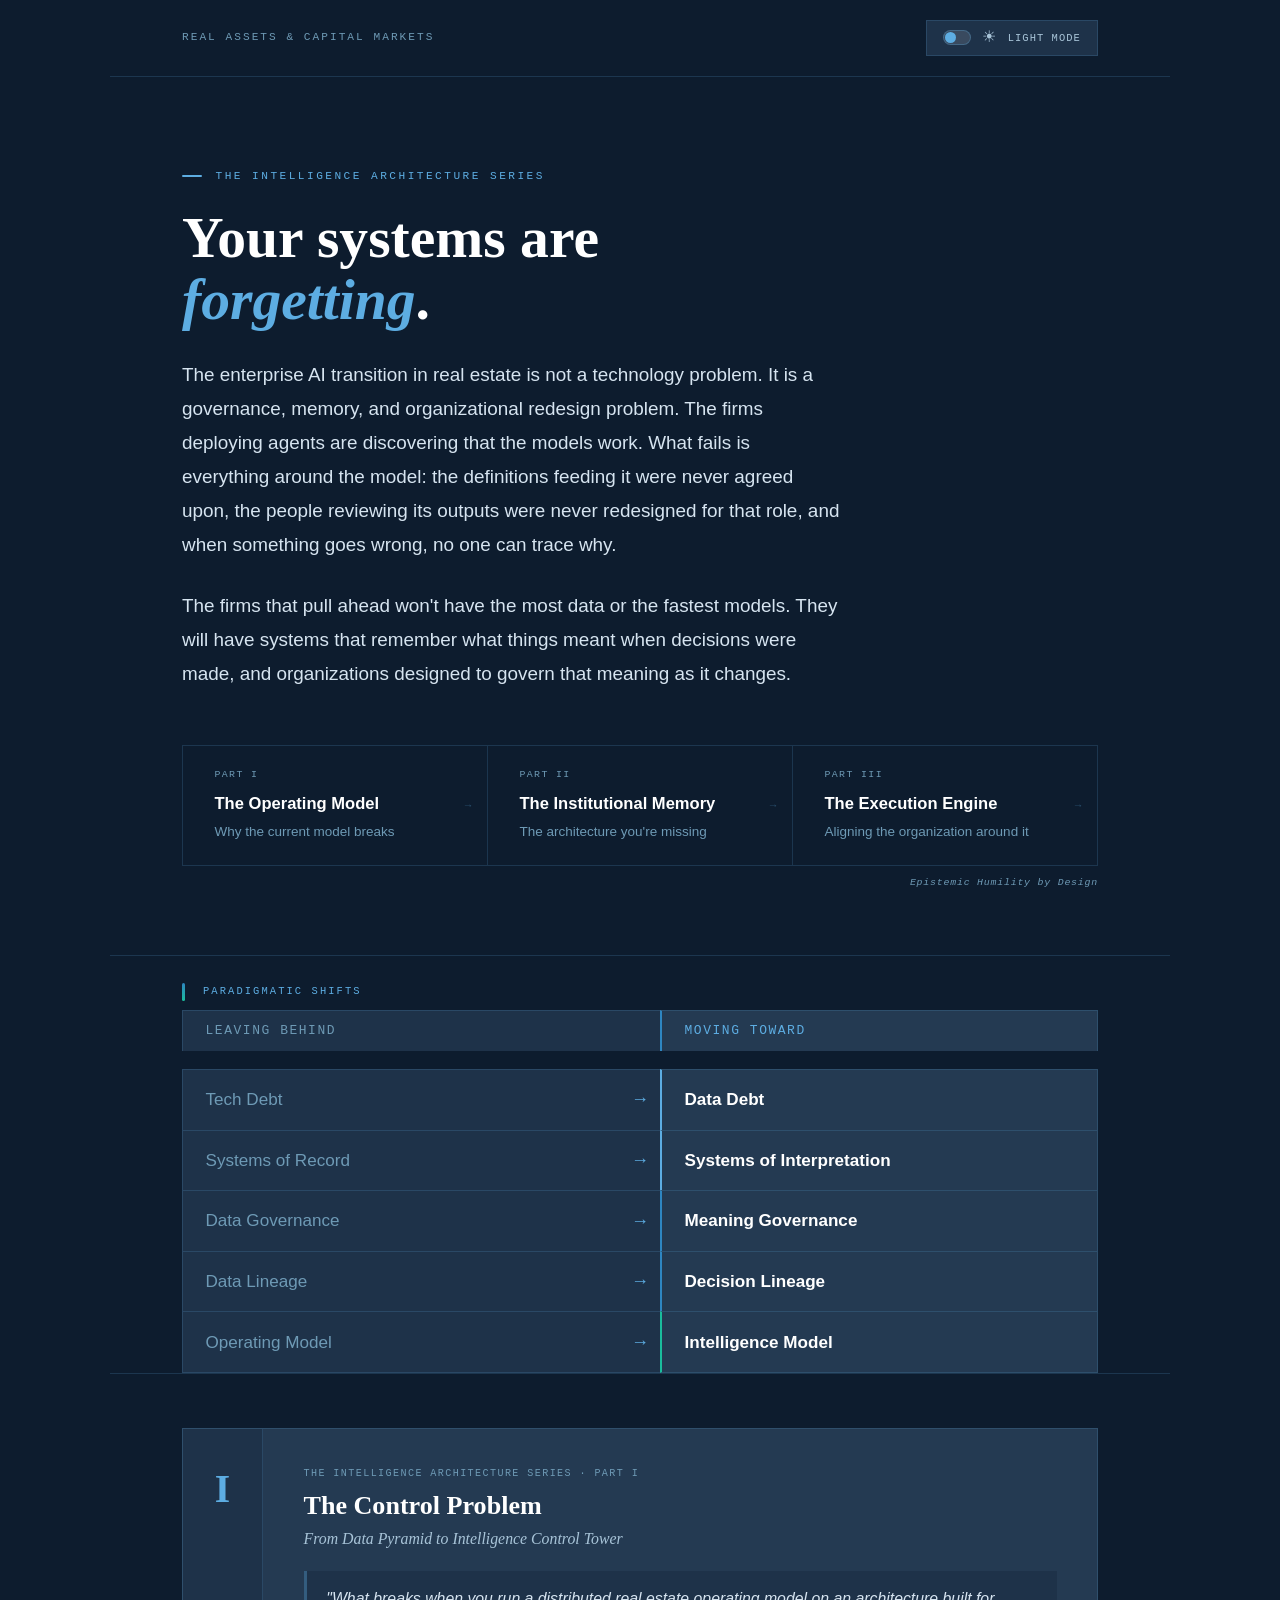
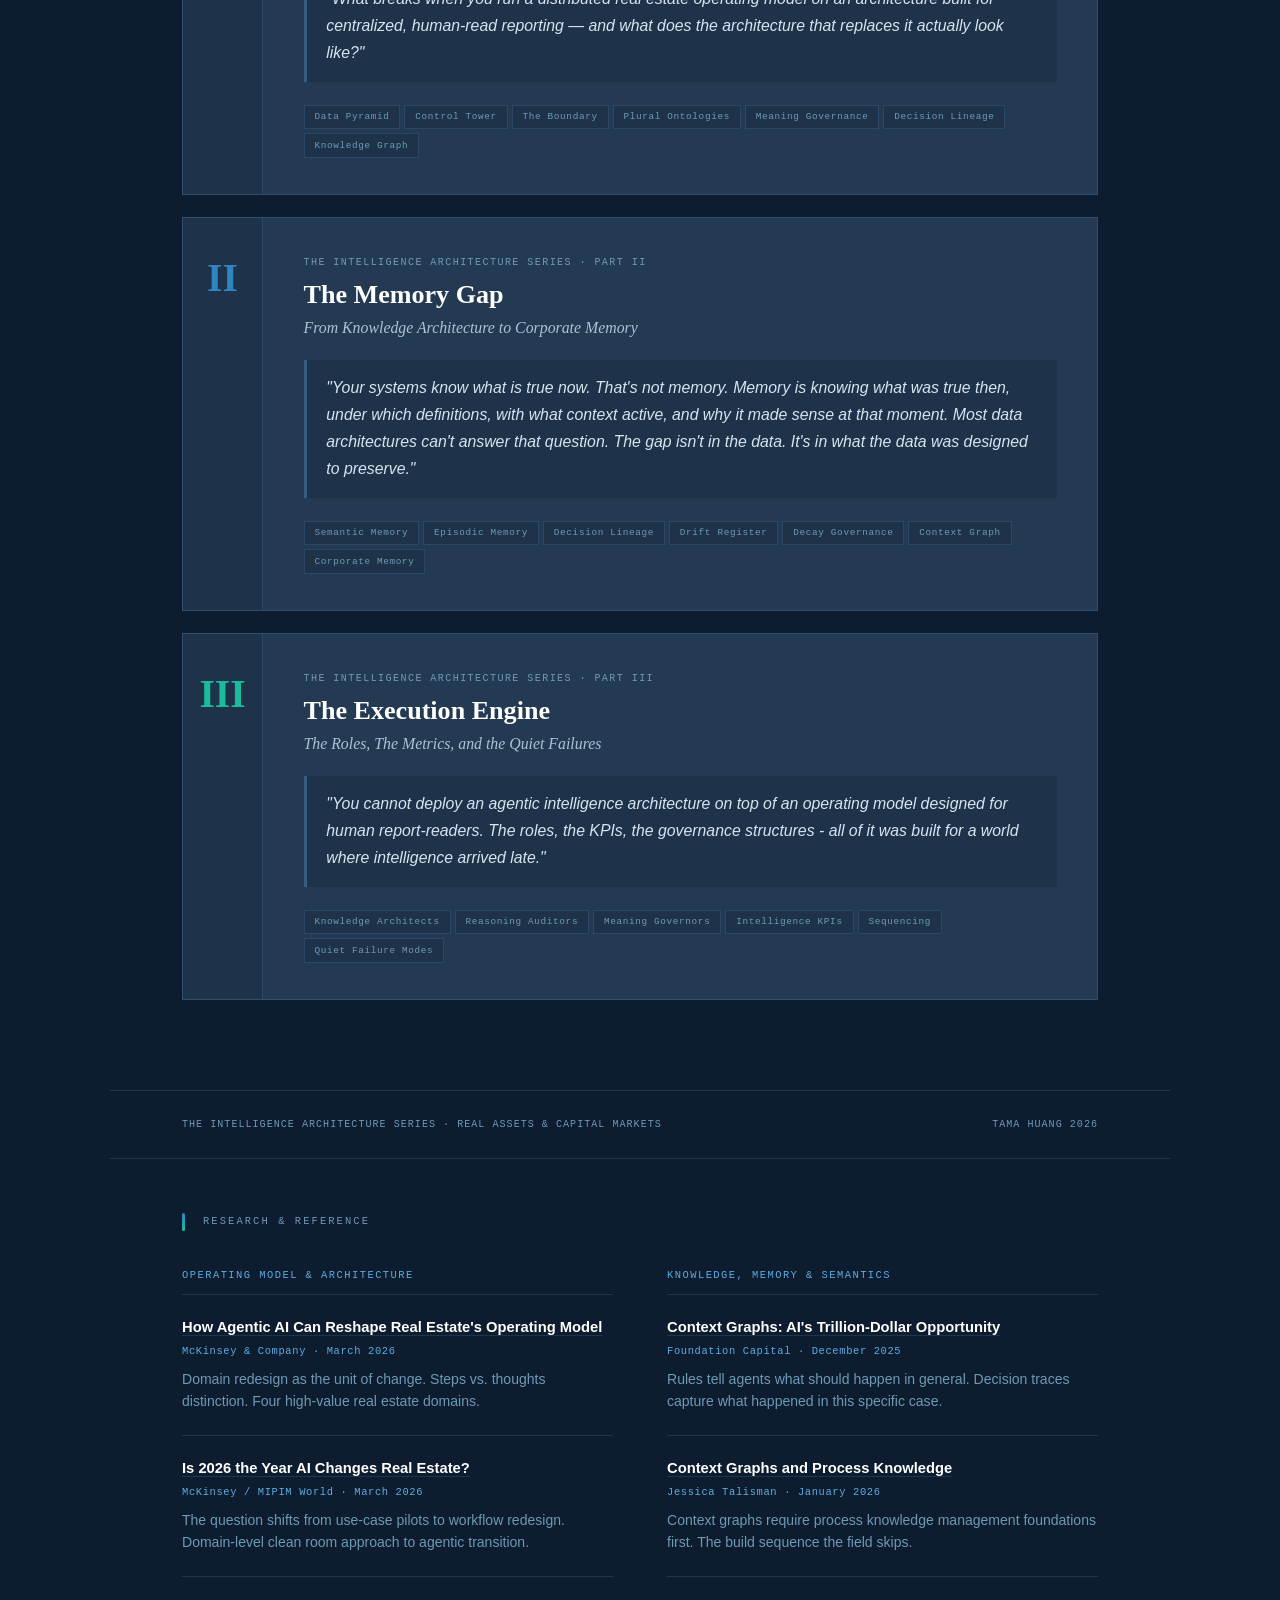
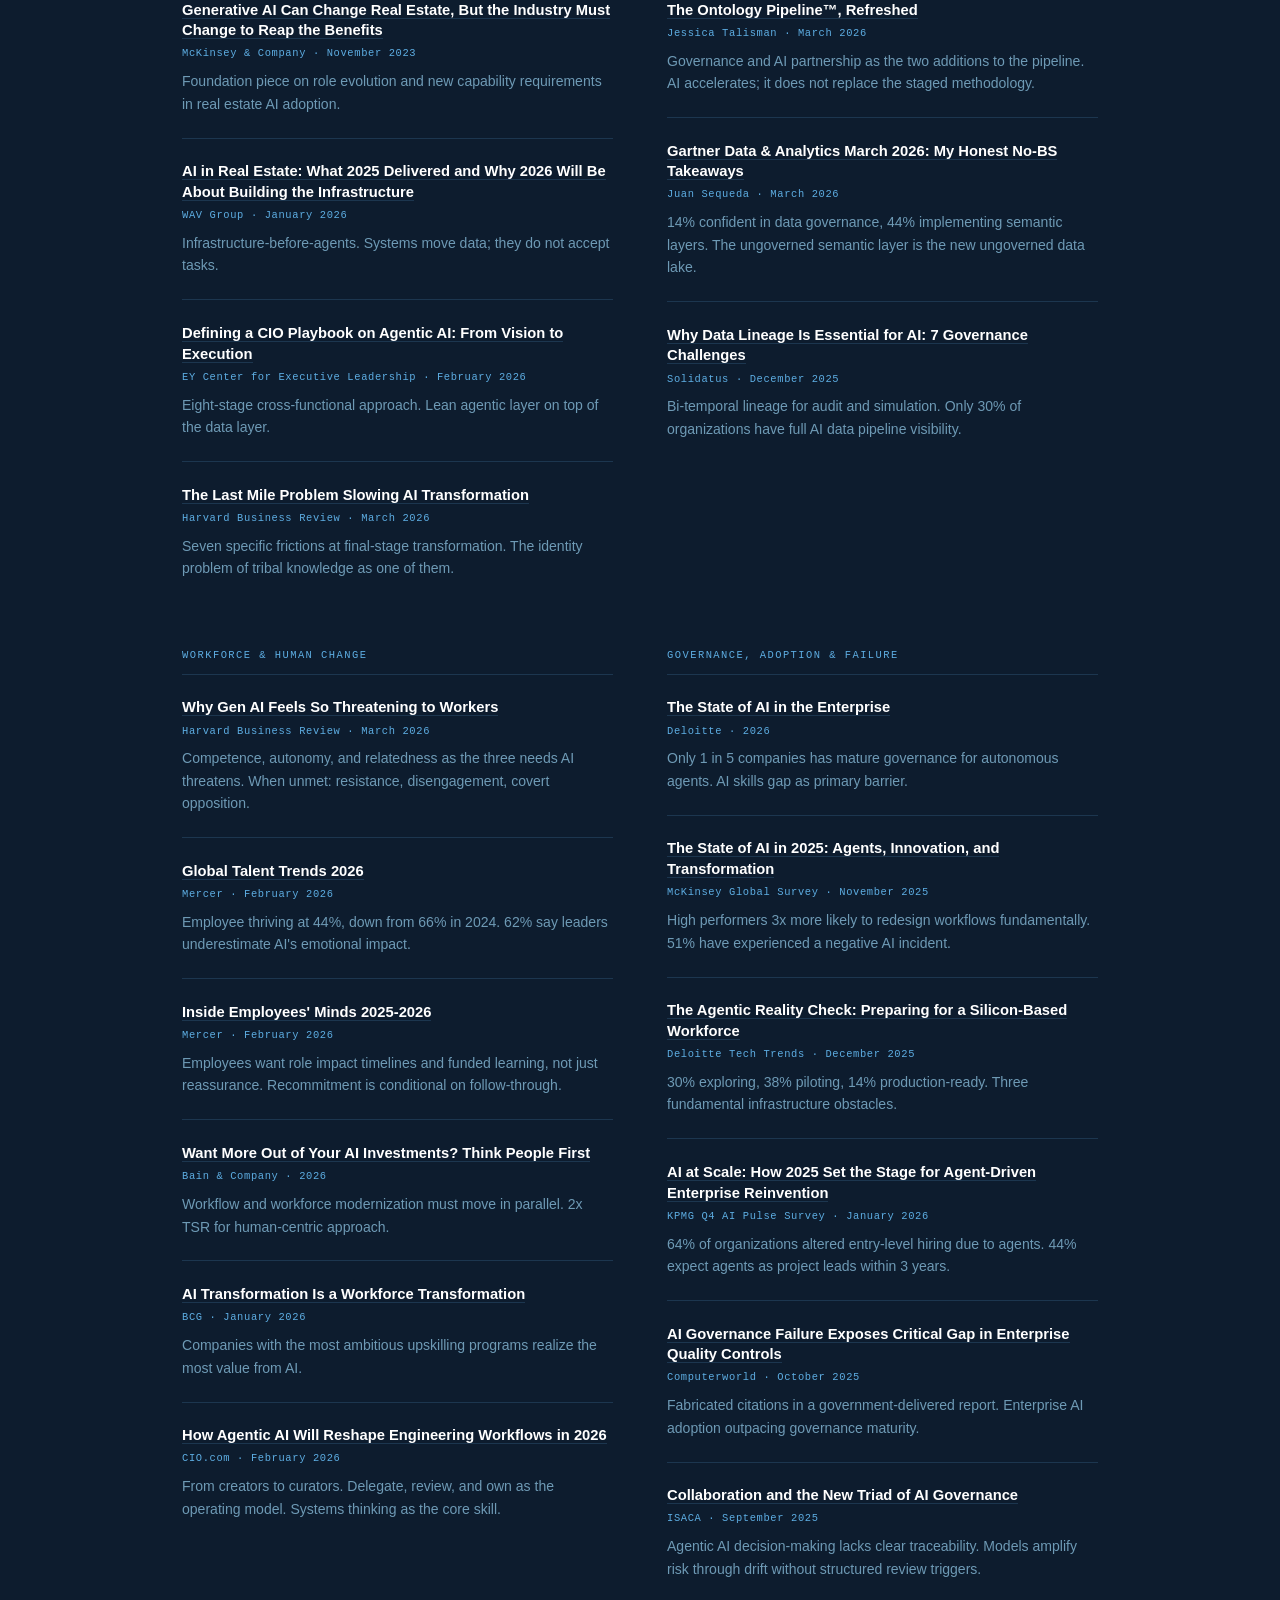
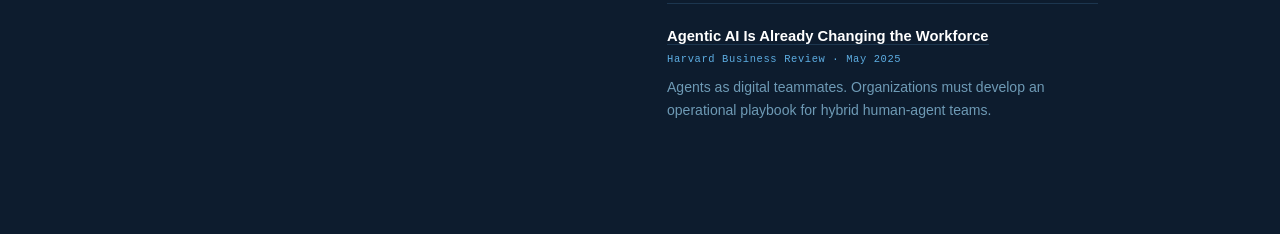
==== commit f2d004fe: "sync: consistent noun pattern across all parts; The Institutional Memory everywhere; H1 replacements" ====
--- a/index.html
+++ b/index.html
@@ -247,7 +247,7 @@
   letter-spacing: 0.2em; text-transform: uppercase; color: var(--tx-muted);
 }
 .s-appendix-grid {
-  display: grid; grid-template-columns: repeat(2, 1fr); gap: 2.5rem;
+  display: grid; grid-template-columns: repeat(2, 1fr); gap: 2.5rem 3rem;
 }
 .s-appendix-col-head {
   font-family: var(--font-mono); font-size: 0.58rem;
@@ -310,13 +310,13 @@
       </a>
       <a href="part-02.html" class="s-arc-step">
         <span class="s-arc-num">Part II</span>
-        <div class="s-arc-label">Creating Institutional Memory</div>
+        <div class="s-arc-label">The Institutional Memory</div>
         <div class="s-arc-sub">The architecture you're missing</div>
         <span class="s-arc-chevron">→</span>
       </a>
       <a href="part-03.html" class="s-arc-step">
         <span class="s-arc-num">Part III</span>
-        <div class="s-arc-label">Building the Execution Engine</div>
+        <div class="s-arc-label">The Execution Engine</div>
         <div class="s-arc-sub">Aligning the organization around it</div>
         <span class="s-arc-chevron">→</span>
       </a>
@@ -383,7 +383,7 @@
         <div class="s-piece-tags">
           <span class="s-piece-tag">Data Pyramid</span>
           <span class="s-piece-tag">Control Tower</span>
-          <span class="s-piece-tag">Operating Lenses</span>
+          <span class="s-piece-tag">The Boundary</span>
           <span class="s-piece-tag">Plural Ontologies</span>
           <span class="s-piece-tag">Meaning Governance</span>
           <span class="s-piece-tag">Decision Lineage</span>
@@ -416,7 +416,7 @@
       <div class="s-piece-body">
         <span class="s-piece-series">The Intelligence Architecture Series · Part III</span>
         <div class="s-piece-title">The Execution Engine</div>
-        <div class="s-piece-subtitle">Role Redesign, KPI Redesign, and the Quiet Failures No One Plans For</div>
+        <div class="s-piece-subtitle">The Roles, The Metrics, and the Quiet Failures</div>
         <div class="s-piece-q">"You cannot deploy an agentic intelligence architecture on top of an operating model designed for human report-readers. The roles, the KPIs, the governance structures - all of it was built for a world where intelligence arrived late."</div>
         <div class="s-piece-tags">
           <span class="s-piece-tag">Knowledge Architects</span>
@@ -448,13 +448,18 @@
   <div class="s-appendix-col-head">Operating Model &amp; Architecture</div>
   <div class="s-ref-item">
    <div class="s-ref-title"><a href="https://www.mckinsey.com/industries/real-estate/our-insights/how-agentic-ai-can-reshape-real-estates-operating-model" target="_blank" rel="noopener">How Agentic AI Can Reshape Real Estate's Operating Model</a></div>
-   <div class="s-ref-meta">McKinsey · March 2026</div>
+   <div class="s-ref-meta">McKinsey &amp; Company · March 2026</div>
    <div class="s-ref-note">Domain redesign as the unit of change. Steps vs. thoughts distinction. Four high-value real estate domains.</div>
   </div>
   <div class="s-ref-item">
    <div class="s-ref-title"><a href="https://blog.mipimworld.com/mipim-2026/is-2026-the-year-ai-changes-real-estate/" target="_blank" rel="noopener">Is 2026 the Year AI Changes Real Estate?</a></div>
    <div class="s-ref-meta">McKinsey / MIPIM World · March 2026</div>
-   <div class="s-ref-note">The question shifts from use-case pilots to workflow redesign. Domain-level clean-room approach to agentic transition.</div>
+   <div class="s-ref-note">The question shifts from use-case pilots to workflow redesign. Domain-level clean room approach to agentic transition.</div>
+  </div>
+  <div class="s-ref-item">
+   <div class="s-ref-title"><a href="https://www.mckinsey.com/industries/real-estate/our-insights/generative-ai-can-change-real-estate-but-the-industry-must-change-to-reap-the-benefits" target="_blank" rel="noopener">Generative AI Can Change Real Estate, But the Industry Must Change to Reap the Benefits</a></div>
+   <div class="s-ref-meta">McKinsey &amp; Company · November 2023</div>
+   <div class="s-ref-note">Foundation piece on role evolution and new capability requirements in real estate AI adoption.</div>
   </div>
   <div class="s-ref-item">
    <div class="s-ref-title"><a href="https://www.wavgroup.com/2026/01/08/ai-in-real-estate-what-2025-delivered-and-why-2026-will-be-about-building-the-infrastructure-for-agentic-ai/" target="_blank" rel="noopener">AI in Real Estate: What 2025 Delivered and Why 2026 Will Be About Building the Infrastructure</a></div>
@@ -463,8 +468,61 @@
   </div>
   <div class="s-ref-item">
    <div class="s-ref-title"><a href="https://www.ey.com/en_gl/insights/technology/cio-playbook-agentic-ai" target="_blank" rel="noopener">Defining a CIO Playbook on Agentic AI: From Vision to Execution</a></div>
-   <div class="s-ref-meta">EY · February 2026</div>
+   <div class="s-ref-meta">EY Center for Executive Leadership · February 2026</div>
    <div class="s-ref-note">Eight-stage cross-functional approach. Lean agentic layer on top of the data layer.</div>
+  </div>
+  <div class="s-ref-item">
+   <div class="s-ref-title"><a href="https://hbr.org/2026/03/the-last-mile-problem-slowing-ai-transformation" target="_blank" rel="noopener">The Last Mile Problem Slowing AI Transformation</a></div>
+   <div class="s-ref-meta">Harvard Business Review · March 2026</div>
+   <div class="s-ref-note">Seven specific frictions at final-stage transformation. The identity problem of tribal knowledge as one of them.</div>
+  </div>
+ </div>
+
+ <div class="s-appendix-col">
+  <div class="s-appendix-col-head">Knowledge, Memory &amp; Semantics</div>
+  <div class="s-ref-item">
+   <div class="s-ref-title"><a href="https://foundationcapital.com/context-graphs-ais-trillion-dollar-opportunity/" target="_blank" rel="noopener">Context Graphs: AI's Trillion-Dollar Opportunity</a></div>
+   <div class="s-ref-meta">Foundation Capital · December 2025</div>
+   <div class="s-ref-note">Rules tell agents what should happen in general. Decision traces capture what happened in this specific case.</div>
+  </div>
+  <div class="s-ref-item">
+   <div class="s-ref-title"><a href="https://jessicatalisman.substack.com/p/context-graphs-and-process-knowledge" target="_blank" rel="noopener">Context Graphs and Process Knowledge</a></div>
+   <div class="s-ref-meta">Jessica Talisman · January 2026</div>
+   <div class="s-ref-note">Context graphs require process knowledge management foundations first. The build sequence the field skips.</div>
+  </div>
+  <div class="s-ref-item">
+   <div class="s-ref-title"><a href="https://jessicatalisman.substack.com/p/the-ontology-pipeline-refreshed" target="_blank" rel="noopener">The Ontology Pipeline™, Refreshed</a></div>
+   <div class="s-ref-meta">Jessica Talisman · March 2026</div>
+   <div class="s-ref-note">Governance and AI partnership as the two additions to the pipeline. AI accelerates; it does not replace the staged methodology.</div>
+  </div>
+  <div class="s-ref-item">
+   <div class="s-ref-title"><a href="https://juansequeda.substack.com/p/gartner-data-and-analytics-march" target="_blank" rel="noopener">Gartner Data &amp; Analytics March 2026: My Honest No-BS Takeaways</a></div>
+   <div class="s-ref-meta">Juan Sequeda · March 2026</div>
+   <div class="s-ref-note">14% confident in data governance, 44% implementing semantic layers. The ungoverned semantic layer is the new ungoverned data lake.</div>
+  </div>
+  <div class="s-ref-item">
+   <div class="s-ref-title"><a href="https://www.solidatus.com/blog/why-data-lineage-is-essential-for-ai-7-governance-challenges-solved-by-ai-ready-lineage/" target="_blank" rel="noopener">Why Data Lineage Is Essential for AI: 7 Governance Challenges</a></div>
+   <div class="s-ref-meta">Solidatus · December 2025</div>
+   <div class="s-ref-note">Bi-temporal lineage for audit and simulation. Only 30% of organizations have full AI data pipeline visibility.</div>
+  </div>
+ </div>
+
+ <div class="s-appendix-col">
+  <div class="s-appendix-col-head">Workforce &amp; Human Change</div>
+  <div class="s-ref-item">
+   <div class="s-ref-title"><a href="https://hbr.org/2026/03/why-gen-ai-feels-so-threatening-to-workers" target="_blank" rel="noopener">Why Gen AI Feels So Threatening to Workers</a></div>
+   <div class="s-ref-meta">Harvard Business Review · March 2026</div>
+   <div class="s-ref-note">Competence, autonomy, and relatedness as the three needs AI threatens. When unmet: resistance, disengagement, covert opposition.</div>
+  </div>
+  <div class="s-ref-item">
+   <div class="s-ref-title"><a href="https://www.mercer.com/about/newsroom/mercer-s-global-talent-trends-2026-report/" target="_blank" rel="noopener">Global Talent Trends 2026</a></div>
+   <div class="s-ref-meta">Mercer · February 2026</div>
+   <div class="s-ref-note">Employee thriving at 44%, down from 66% in 2024. 62% say leaders underestimate AI's emotional impact.</div>
+  </div>
+  <div class="s-ref-item">
+   <div class="s-ref-title"><a href="https://www.mercer.com/en-us/insights/talent-and-transformation/attracting-and-retaining-talent/workforce-doubles-down-under-pressure/" target="_blank" rel="noopener">Inside Employees' Minds 2025-2026</a></div>
+   <div class="s-ref-meta">Mercer · February 2026</div>
+   <div class="s-ref-note">Employees want role impact timelines and funded learning, not just reassurance. Recommitment is conditional on follow-through.</div>
   </div>
   <div class="s-ref-item">
    <div class="s-ref-title"><a href="https://www.bain.com/insights/want-more-out-of-your-ai-investments-think-people-first/" target="_blank" rel="noopener">Want More Out of Your AI Investments? Think People First</a></div>
@@ -472,83 +530,15 @@
    <div class="s-ref-note">Workflow and workforce modernization must move in parallel. 2x TSR for human-centric approach.</div>
   </div>
   <div class="s-ref-item">
-   <div class="s-ref-title"><a href="https://hbr.org/2026/03/the-last-mile-problem-slowing-ai-transformation" target="_blank" rel="noopener">The Last Mile Problem Slowing AI Transformation</a></div>
-   <div class="s-ref-meta">Harvard Business Review · March 2026</div>
-   <div class="s-ref-note">Seven specific frictions at final-stage transformation. The identity problem of tribal knowledge as one of them.</div>
-  </div>
-  <div class="s-ref-item">
-   <div class="s-ref-title"><a href="https://www.mckinsey.com/industries/real-estate/our-insights/generative-ai-can-change-real-estate-but-the-industry-must-change-to-reap-the-benefits" target="_blank" rel="noopener">Generative AI Can Change Real Estate, But the Industry Must Change to Reap the Benefits</a></div>
-   <div class="s-ref-meta">McKinsey &amp; Company · November 2023</div>
-   <div class="s-ref-note">Foundation piece on role evolution and new capability requirements in real estate AI adoption.</div>
-  </div>
- </div>
-
- <div class="s-appendix-col">
-  <div class="s-appendix-col-head">Knowledge, Memory &amp; Semantics</div>
-  <div class="s-ref-item">
-   <div class="s-ref-title"><a href="https://foundationcapital.com/context-graphs-ais-trillion-dollar-opportunity/" target="_blank" rel="noopener">Context Graphs: AI's Trillion-Dollar Opportunity</a></div>
-   <div class="s-ref-meta">Foundation Capital · December 2025</div>
-   <div class="s-ref-note">Rules tell agents what should happen in general. Decision traces capture what happened in this specific case.</div>
-  </div>
-  <div class="s-ref-item">
-   <div class="s-ref-title"><a href="https://jessicatalisman.substack.com/p/context-graphs-and-process-knowledge" target="_blank" rel="noopener">Context Graphs and Process Knowledge</a></div>
-   <div class="s-ref-meta">Jessica Talisman · January 2026</div>
-   <div class="s-ref-note">Context graphs require process knowledge management foundations first. The build sequence the field skips.</div>
-  </div>
-  <div class="s-ref-item">
-   <div class="s-ref-title"><a href="https://jessicatalisman.substack.com/p/the-ontology-pipeline-refreshed" target="_blank" rel="noopener">The Ontology Pipeline™, Refreshed</a></div>
-   <div class="s-ref-meta">Jessica Talisman · March 2026</div>
-   <div class="s-ref-note">Governance and AI partnership as the two additions to the pipeline. AI accelerates; it does not replace the staged methodology.</div>
-  </div>
-  <div class="s-ref-item">
-   <div class="s-ref-title"><a href="https://juansequeda.substack.com/p/gartner-data-and-analytics-march" target="_blank" rel="noopener">Gartner Data &amp; Analytics March 2026: My Honest No-BS Takeaways</a></div>
-   <div class="s-ref-meta">Juan Sequeda · March 2026</div>
-   <div class="s-ref-note">14% confident in data governance, 44% implementing semantic layers. The ungoverned semantic layer is the new ungoverned data lake.</div>
-  </div>
-  <div class="s-ref-item">
-   <div class="s-ref-title"><a href="https://www.solidatus.com/blog/why-data-lineage-is-essential-for-ai-7-governance-challenges-solved-by-ai-ready-lineage/" target="_blank" rel="noopener">Why Data Lineage Is Essential for AI: 7 Governance Challenges</a></div>
-   <div class="s-ref-meta">Solidatus · December 2025</div>
-   <div class="s-ref-note">Bi-temporal lineage for audit and simulation. Only 30% of organizations have full AI data pipeline visibility.</div>
-  </div>
- </div>
-
- <div class="s-appendix-col">
-  <div class="s-appendix-col-head">Workforce &amp; Human Change</div>
-  <div class="s-ref-item">
-   <div class="s-ref-title"><a href="https://hbr.org/2026/03/why-gen-ai-feels-so-threatening-to-workers" target="_blank" rel="noopener">Why Gen AI Feels So Threatening to Workers</a></div>
-   <div class="s-ref-meta">Harvard Business Review · March 2026</div>
-   <div class="s-ref-note">Competence, autonomy, and relatedness as the three needs AI threatens. When unmet: resistance, disengagement, covert opposition.</div>
-  </div>
-  <div class="s-ref-item">
-   <div class="s-ref-title"><a href="https://www.mercer.com/about/newsroom/mercer-s-global-talent-trends-2026-report/" target="_blank" rel="noopener">Global Talent Trends 2026</a></div>
-   <div class="s-ref-meta">Mercer · February 2026</div>
-   <div class="s-ref-note">Employee thriving at 44%, down from 66% in 2024. 62% say leaders underestimate AI's emotional impact.</div>
-  </div>
-  <div class="s-ref-item">
-   <div class="s-ref-title"><a href="https://www.mercer.com/en-us/insights/talent-and-transformation/attracting-and-retaining-talent/workforce-doubles-down-under-pressure/" target="_blank" rel="noopener">Inside Employees' Minds 2025-2026</a></div>
-   <div class="s-ref-meta">Mercer · February 2026</div>
-   <div class="s-ref-note">Employees want role impact timelines and funded learning, not just reassurance. Recommitment is conditional on follow-through.</div>
-  </div>
-  <div class="s-ref-item">
    <div class="s-ref-title"><a href="https://www.bcg.com/publications/2026/ai-transformation-is-a-workforce-transformation" target="_blank" rel="noopener">AI Transformation Is a Workforce Transformation</a></div>
    <div class="s-ref-meta">BCG · January 2026</div>
    <div class="s-ref-note">Companies with the most ambitious upskilling programs realize the most value from AI.</div>
   </div>
   <div class="s-ref-item">
-   <div class="s-ref-title"><a href="https://mitsloan.mit.edu/ideas-made-to-matter/download-workforce-development-age-ai" target="_blank" rel="noopener">Workforce Intelligence: AI and the Future of Work</a></div>
-   <div class="s-ref-meta">MIT Sloan · October 2025</div>
-   <div class="s-ref-note">AI productivity gains concentrated in lower-skill workers. For the most skilled, efficiency gains near zero.</div>
-  </div>
-  <div class="s-ref-item">
    <div class="s-ref-title"><a href="https://www.cio.com/article/4134741/how-agentic-ai-will-reshape-engineering-workflows-in-2026.html" target="_blank" rel="noopener">How Agentic AI Will Reshape Engineering Workflows in 2026</a></div>
    <div class="s-ref-meta">CIO.com · February 2026</div>
    <div class="s-ref-note">From creators to curators. Delegate, review, and own as the operating model. Systems thinking as the core skill.</div>
   </div>
-  <div class="s-ref-item">
-   <div class="s-ref-title"><a href="https://www.pwc.com/us/en/tech-effect/ai-analytics/agentic-ai-workforce-redesign.html" target="_blank" rel="noopener">Agentic AI Workforce Redesign: Rise of the Generalist</a></div>
-   <div class="s-ref-meta">PwC · 2026</div>
-   <div class="s-ref-note">Broader outcome-focused roles. Deliberate pipeline design for AI-literate talent.</div>
-  </div>
  </div>
 
  <div class="s-appendix-col">
@@ -560,8 +550,8 @@
   </div>
   <div class="s-ref-item">
    <div class="s-ref-title"><a href="https://www.mckinsey.com/capabilities/quantumblack/our-insights/the-state-of-ai" target="_blank" rel="noopener">The State of AI in 2025: Agents, Innovation, and Transformation</a></div>
-   <div class="s-ref-meta">McKinsey · November 2025</div>
-   <div class="s-ref-note">High performers 3x more likely to redesign workflows fundamentally.</div>
+   <div class="s-ref-meta">McKinsey Global Survey · November 2025</div>
+   <div class="s-ref-note">High performers 3x more likely to redesign workflows fundamentally. 51% have experienced a negative AI incident.</div>
   </div>
   <div class="s-ref-item">
    <div class="s-ref-title"><a href="https://www.deloitte.com/us/en/insights/topics/technology-management/tech-trends/2026/agentic-ai-strategy.html" target="_blank" rel="noopener">The Agentic Reality Check: Preparing for a Silicon-Based Workforce</a></div>
@@ -570,13 +560,8 @@
   </div>
   <div class="s-ref-item">
    <div class="s-ref-title"><a href="https://kpmg.com/us/en/media/news/q4-ai-pulse.html" target="_blank" rel="noopener">AI at Scale: How 2025 Set the Stage for Agent-Driven Enterprise Reinvention</a></div>
-   <div class="s-ref-meta">KPMG · January 2026</div>
+   <div class="s-ref-meta">KPMG Q4 AI Pulse Survey · January 2026</div>
    <div class="s-ref-note">64% of organizations altered entry-level hiring due to agents. 44% expect agents as project leads within 3 years.</div>
-  </div>
-  <div class="s-ref-item">
-   <div class="s-ref-title"><a href="https://www.bain.com/insights/ai-enterprise-code-red/" target="_blank" rel="noopener">The AI Enterprise: Code Red</a></div>
-   <div class="s-ref-meta">Bain &amp; Company · 2026</div>
-   <div class="s-ref-note">No transformation succeeds if the goal appears to be replacing jobs without a path to a more fulfilling career.</div>
   </div>
   <div class="s-ref-item">
    <div class="s-ref-title"><a href="https://www.computerworld.com/article/4069521/deloittes-ai-governance-failure-exposes-critical-gap-in-enterprise-quality-controls.html" target="_blank" rel="noopener">AI Governance Failure Exposes Critical Gap in Enterprise Quality Controls</a></div>
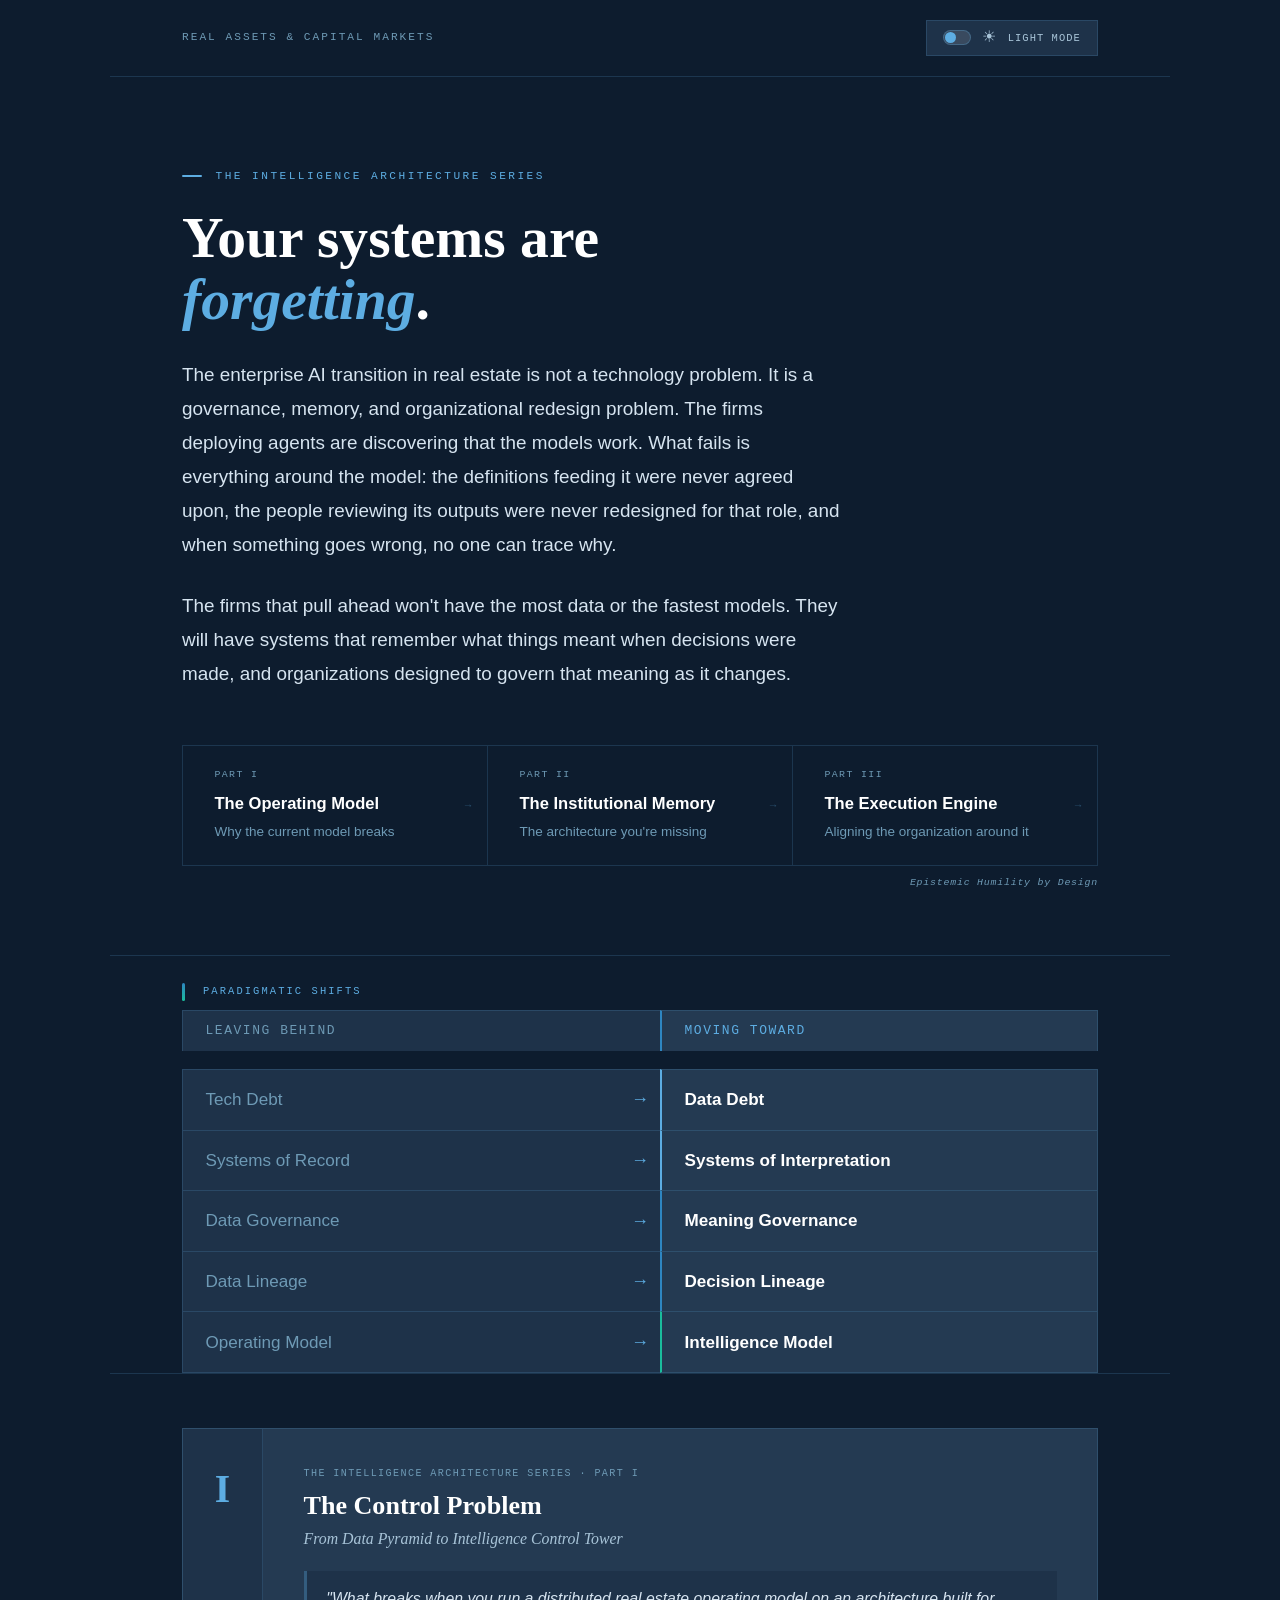
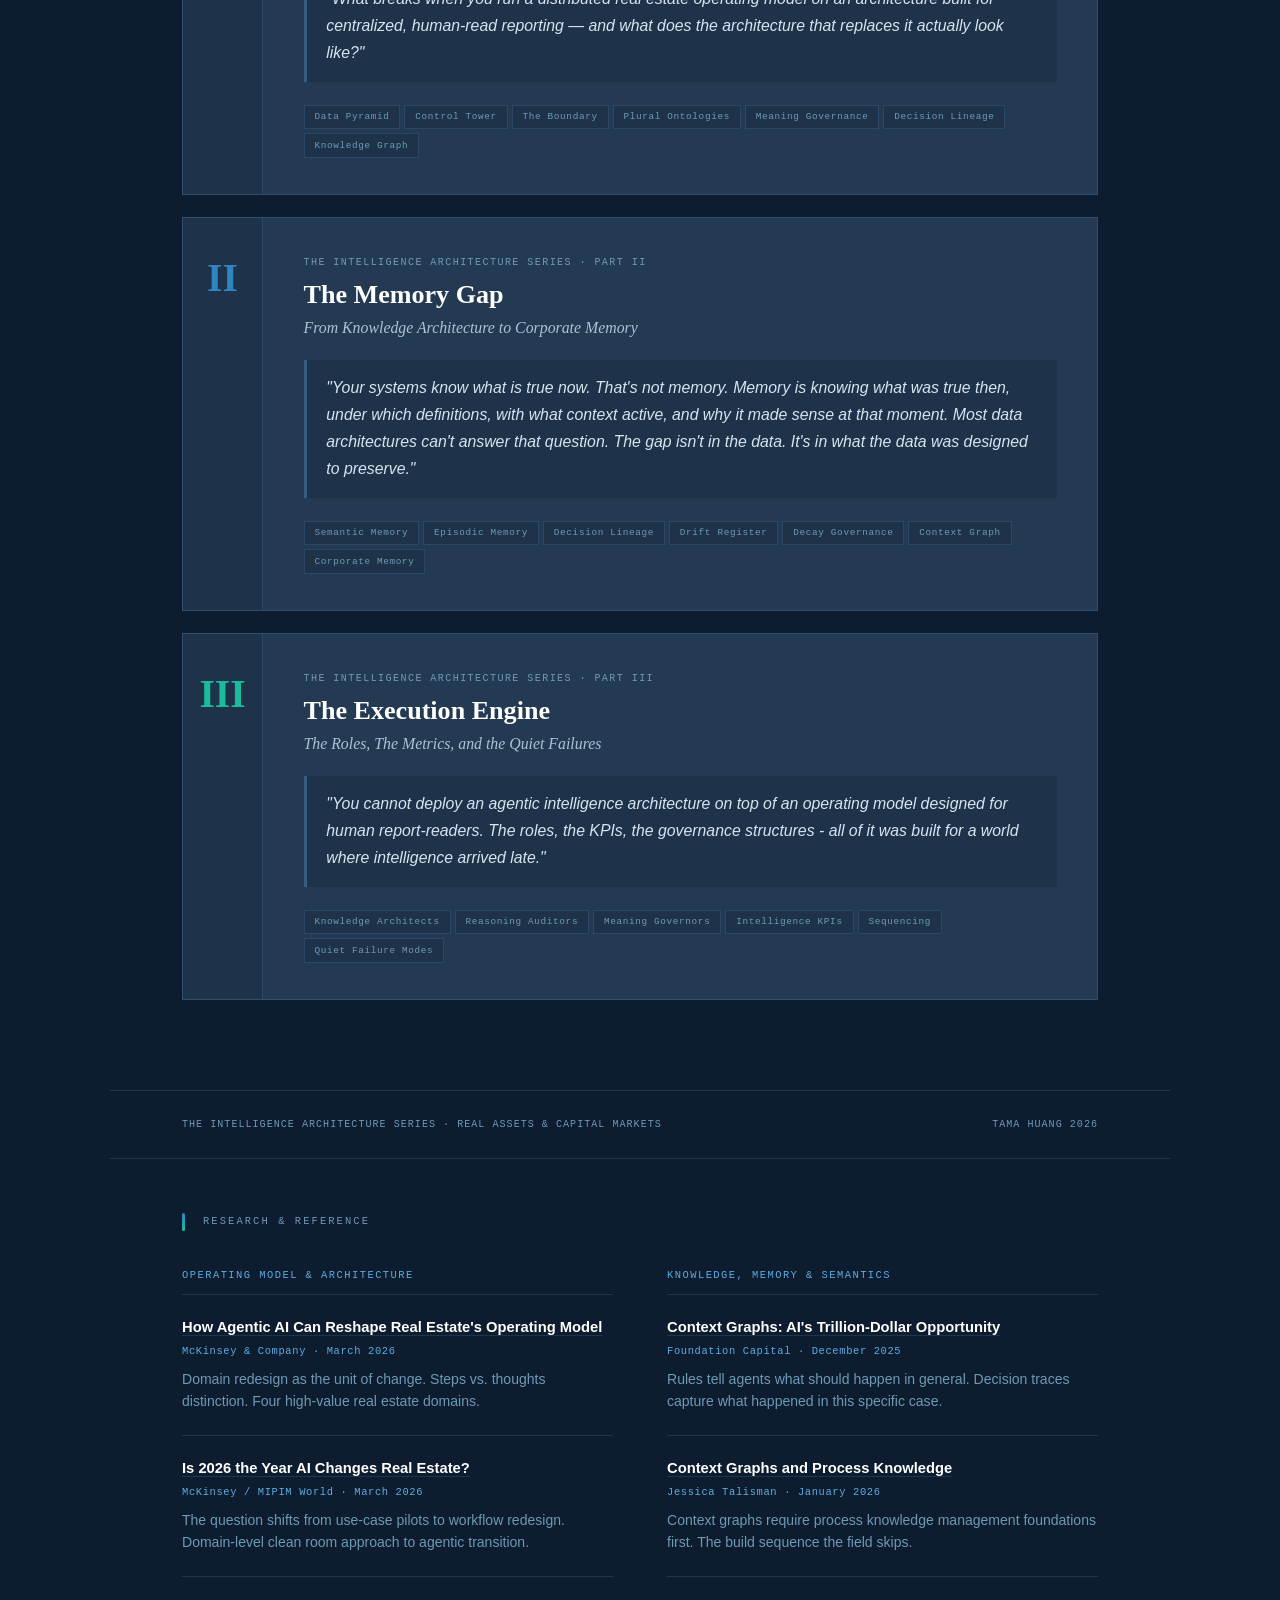
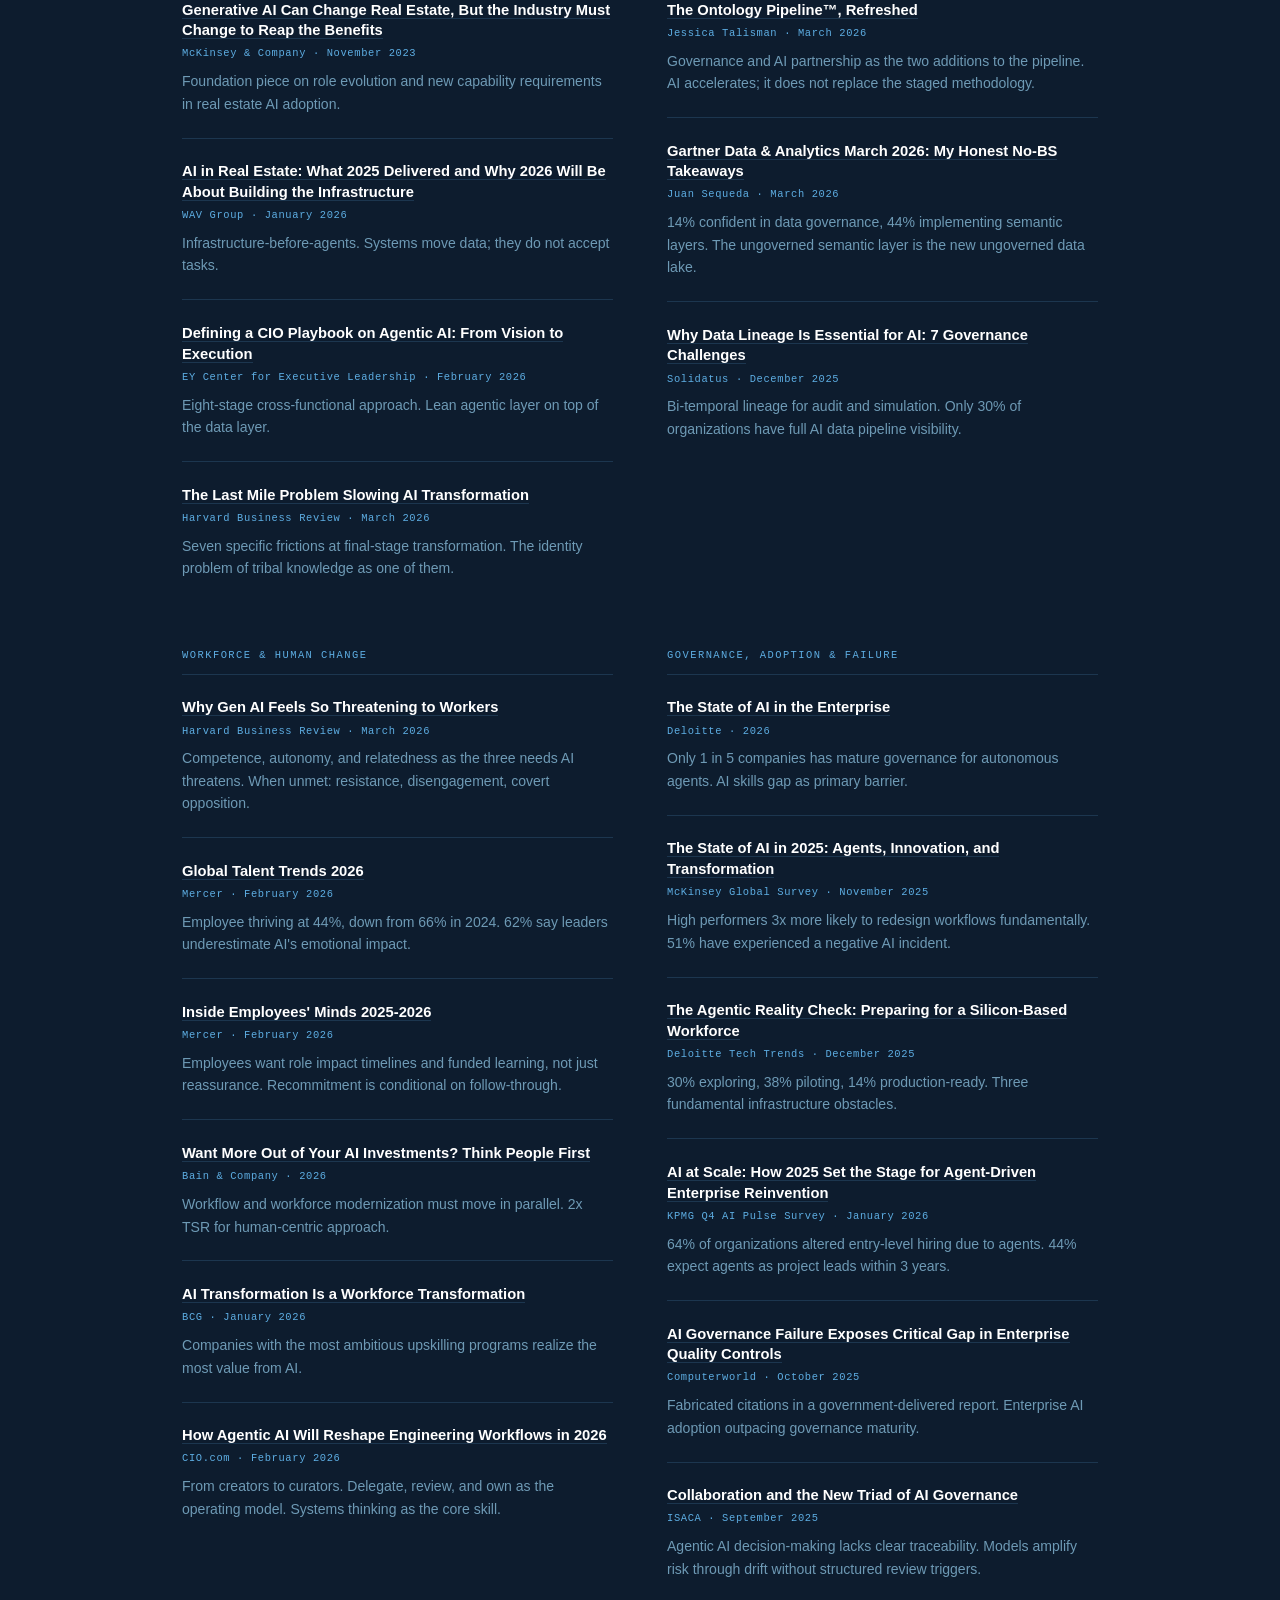
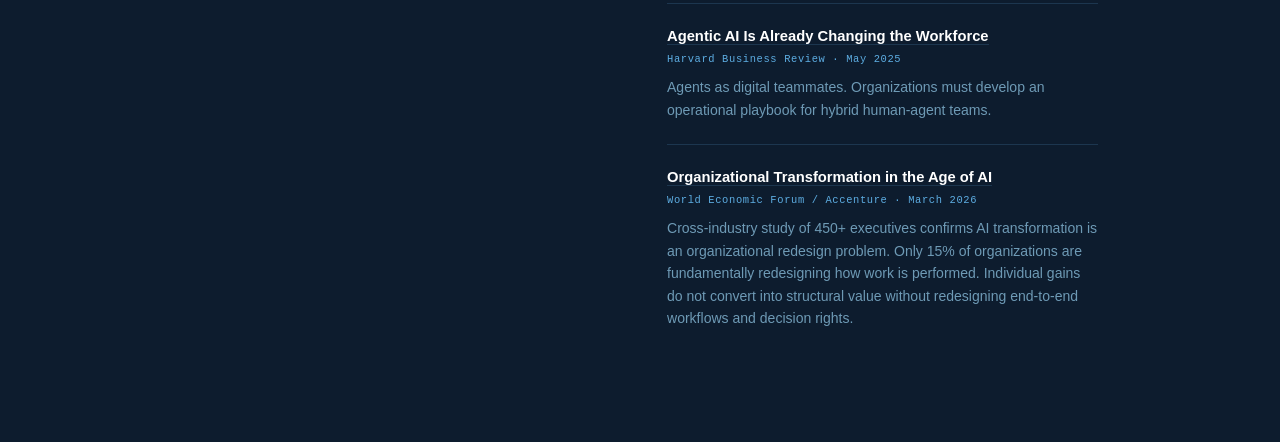
==== commit 3b330be7: "add WEF/Accenture March 2026 research: reference section, Fracture 15% data point, Moat foil argumen" ====
--- a/index.html
+++ b/index.html
@@ -578,6 +578,11 @@
    <div class="s-ref-meta">Harvard Business Review · May 2025</div>
    <div class="s-ref-note">Agents as digital teammates. Organizations must develop an operational playbook for hybrid human-agent teams.</div>
   </div>
+  <div class="s-ref-item">
+   <div class="s-ref-title"><a href="https://www.weforum.org/publications/organizational-transformation-in-the-age-of-ai-how-organizations-maximize-ais-potential/" target="_blank" rel="noopener">Organizational Transformation in the Age of AI</a></div>
+   <div class="s-ref-meta">World Economic Forum / Accenture · March 2026</div>
+   <div class="s-ref-note">Cross-industry study of 450+ executives confirms AI transformation is an organizational redesign problem. Only 15% of organizations are fundamentally redesigning how work is performed. Individual gains do not convert into structural value without redesigning end-to-end workflows and decision rights.</div>
+  </div>
  </div>
 
 </div>
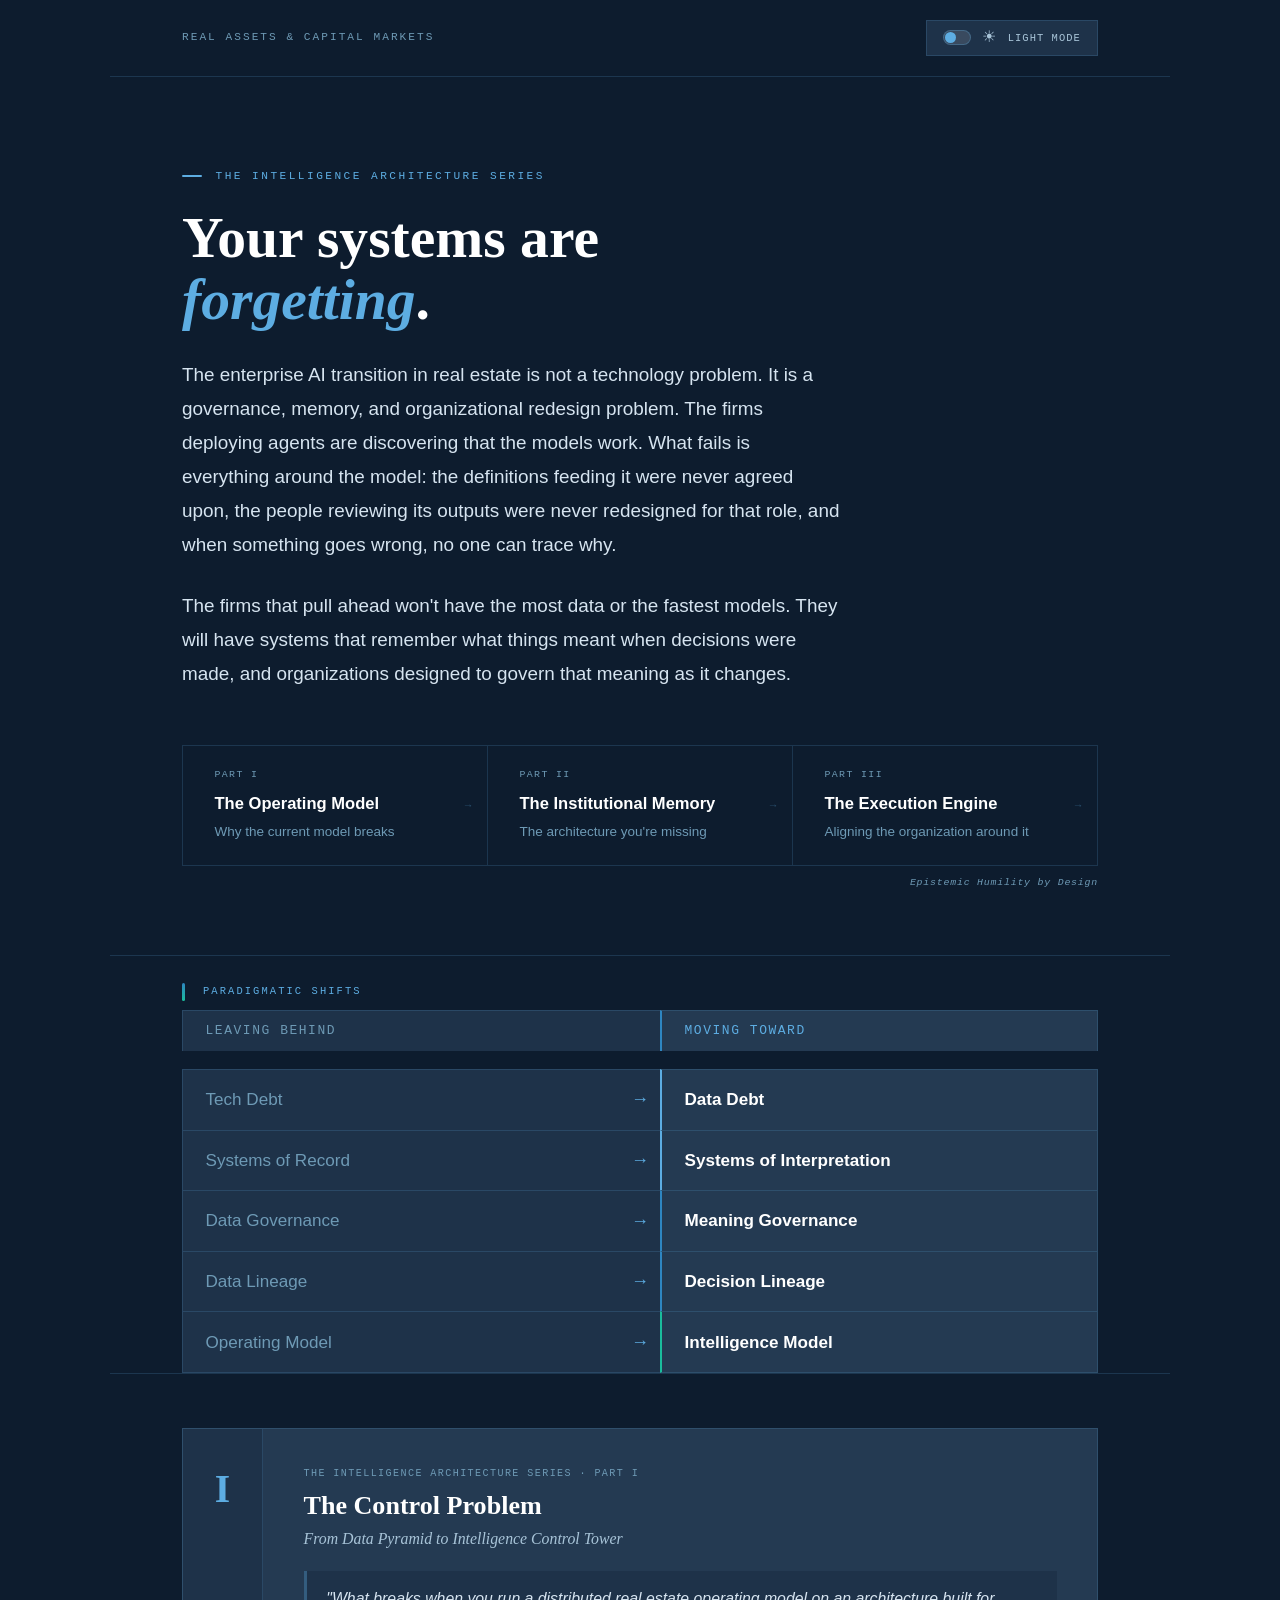
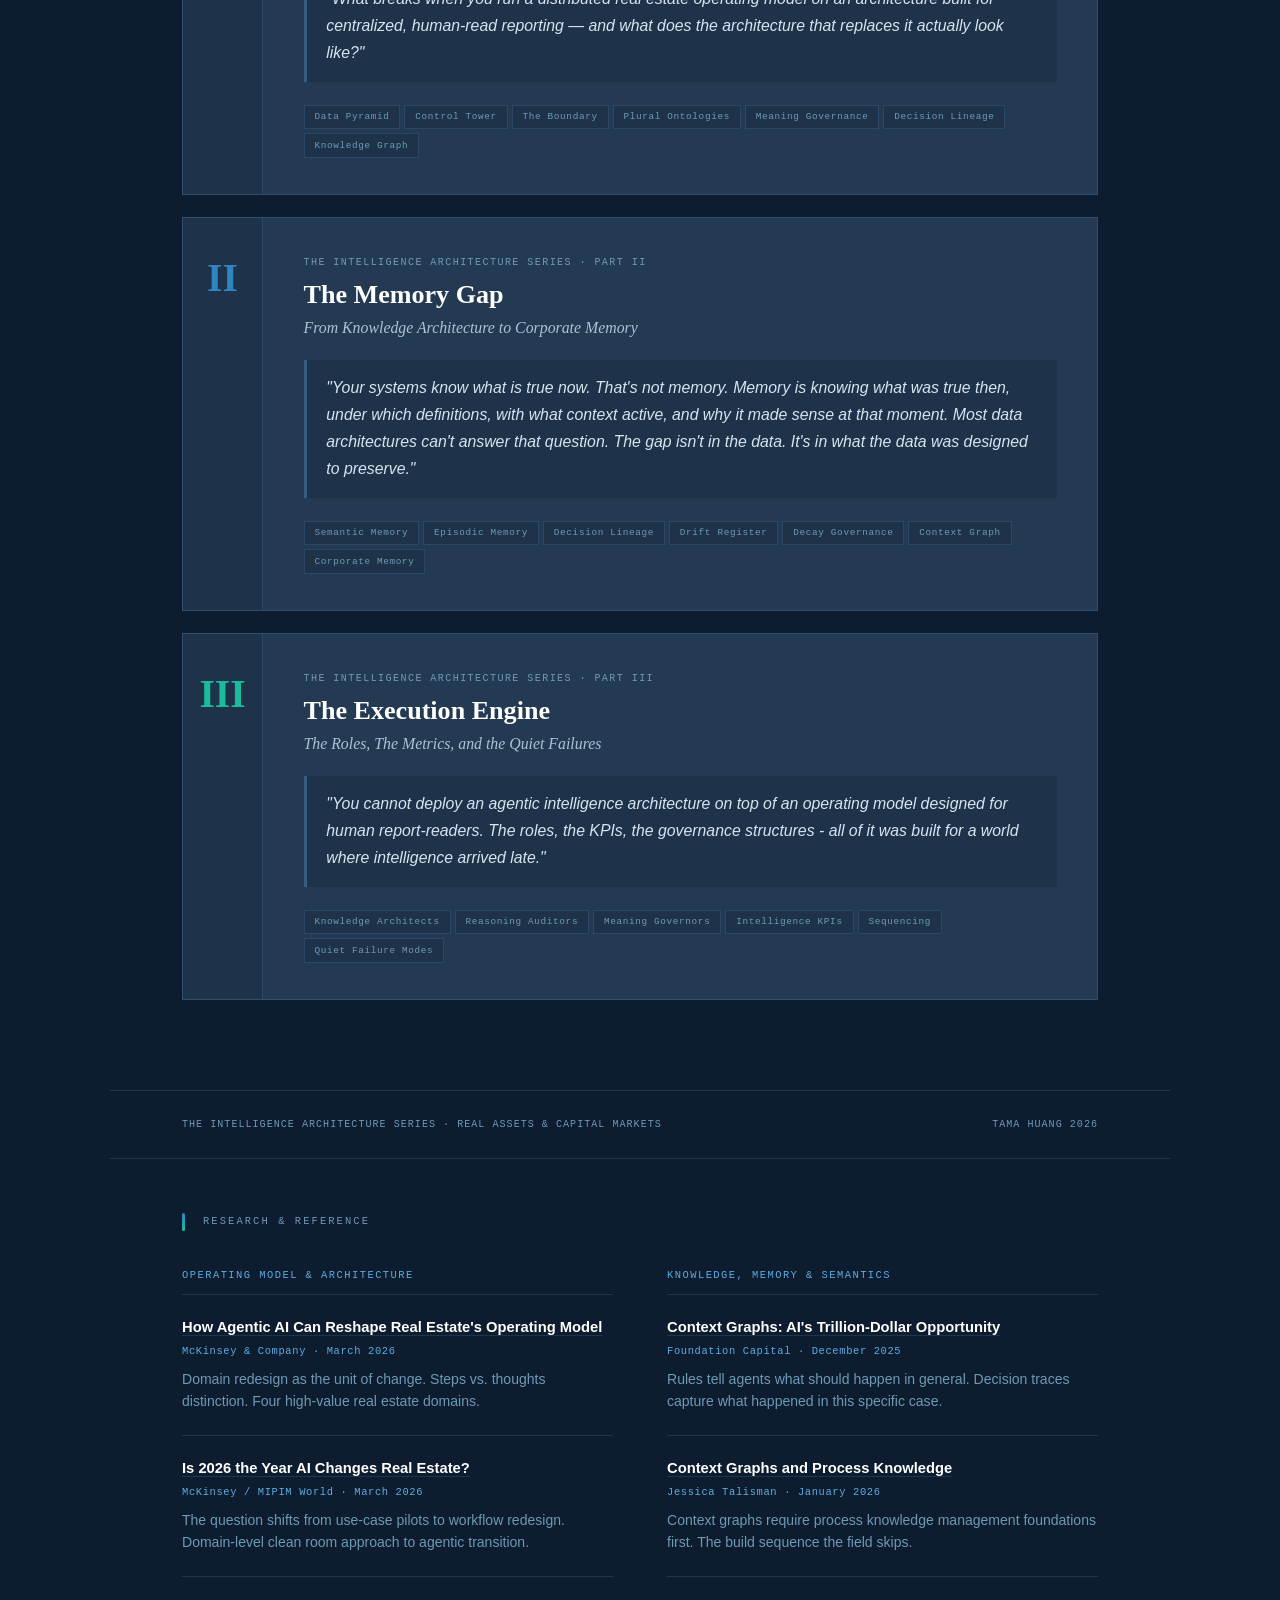
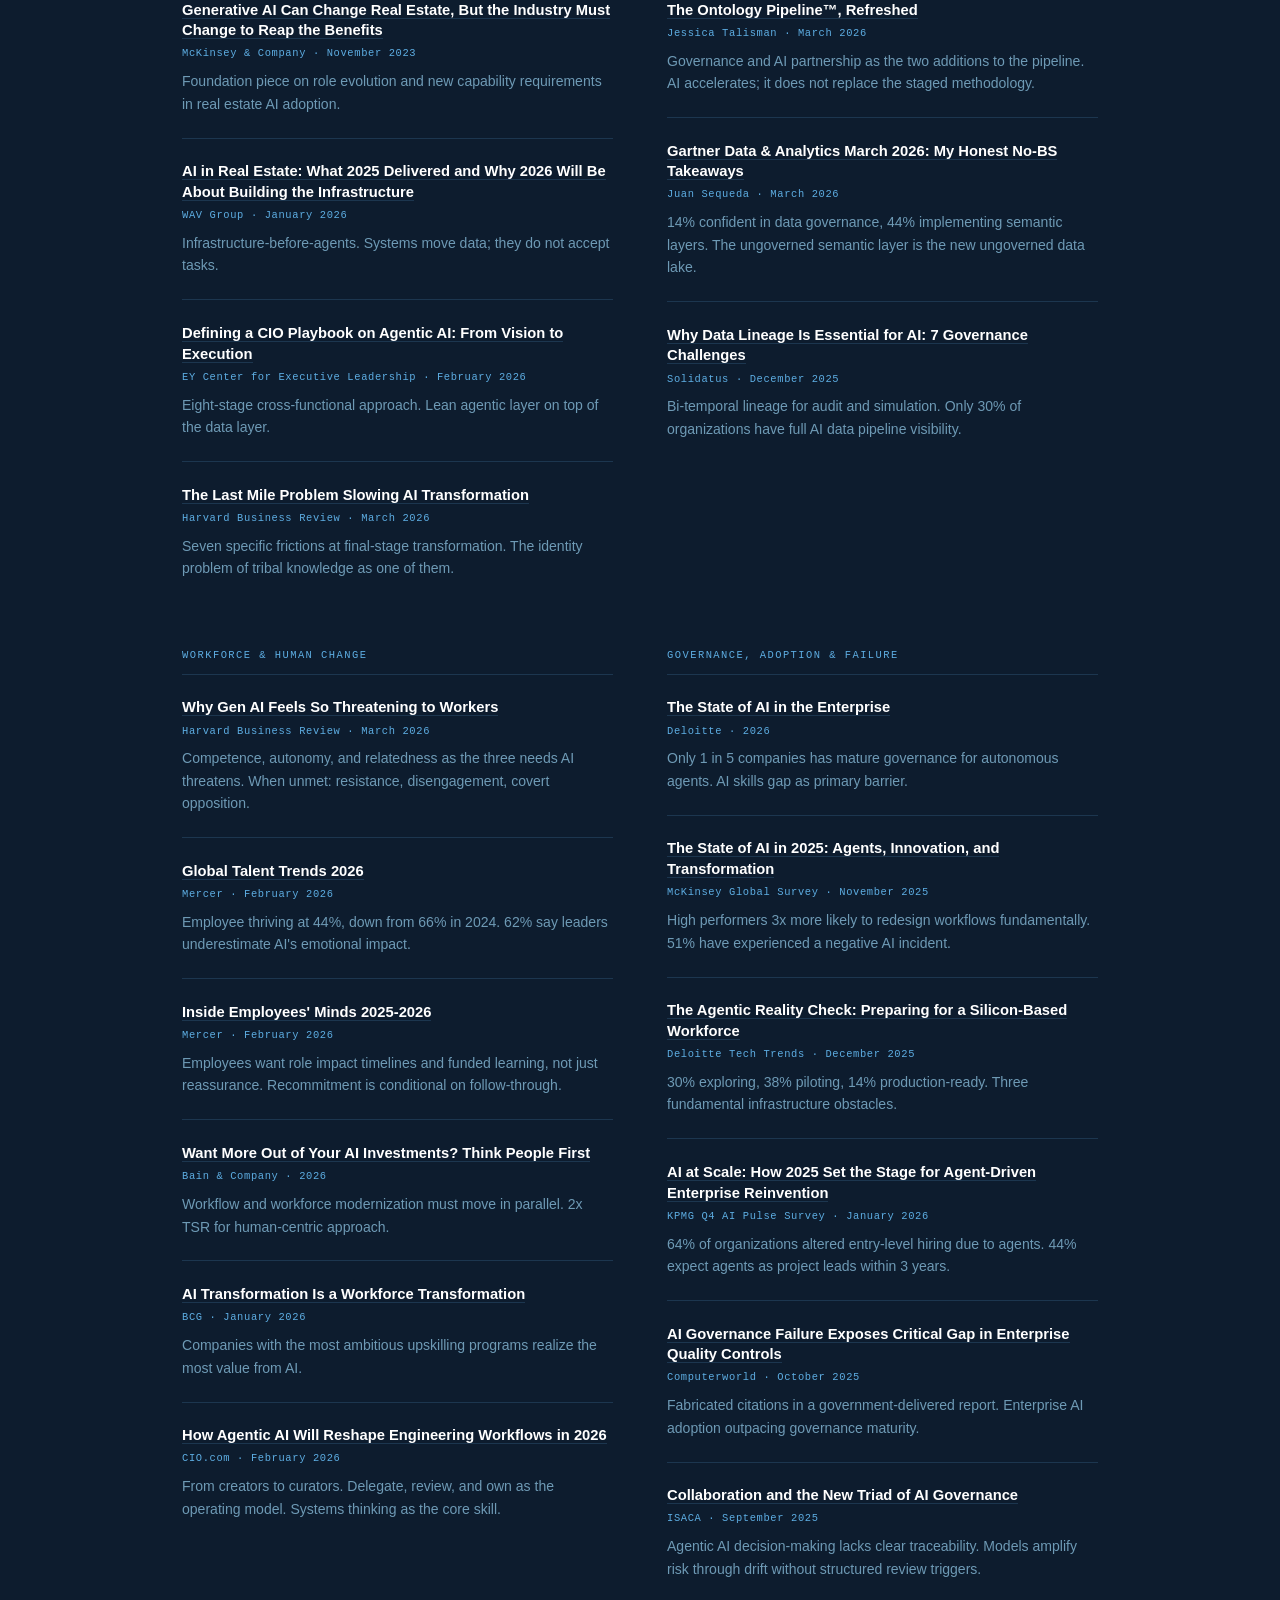
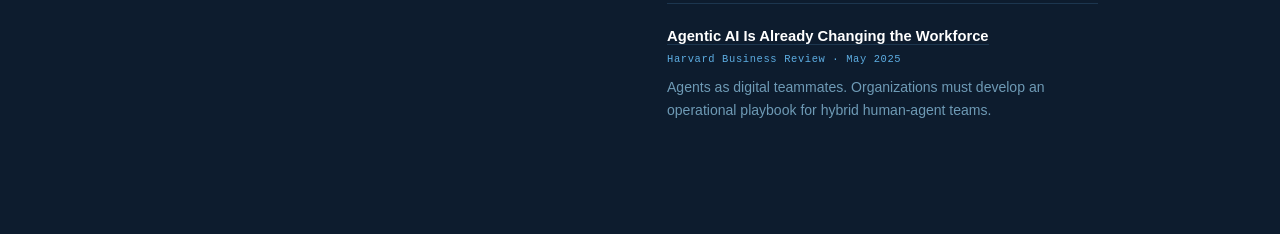
==== commit 1d4f6fea: "seo: add OG tags, sitemap.xml, robots.txt, CNAME for takodeus.com - Add og:title, og:description, og" ====
--- a/index.html
+++ b/index.html
@@ -4,6 +4,16 @@
 <meta charset="UTF-8">
 <meta name="viewport" content="width=device-width, initial-scale=1.0">
 <title>The Intelligence Architecture Series</title>
+  <meta property="og:type" content="article">
+  <meta property="og:site_name" content="Intelligence Architecture Series">
+  <meta property="og:title" content="The Intelligence Architecture Series">
+  <meta property="og:description" content="A series on governance, memory, and organizational redesign for AI in real estate and capital markets.">
+  <meta property="og:url" content="https://takodeus.github.io/CDO/">
+  <meta property="og:image" content="https://takodeus.github.io/CDO/og-cover.png">
+  <meta name="twitter:card" content="summary_large_image">
+  <meta name="twitter:title" content="The Intelligence Architecture Series">
+  <meta name="twitter:description" content="A series on governance, memory, and organizational redesign for AI in real estate and capital markets.">
+  <meta name="description" content="A series on governance, memory, and organizational redesign for AI in real estate and capital markets.">
 <link href="https://fonts.googleapis.com/css2?family=Playfair+Display:ital,wght@0,400;0,700;1,400;1,700&family=Söhne:wght@300;400;500;600&family=JetBrains+Mono:wght@300;400;500&display=swap" rel="stylesheet">
 <link rel="stylesheet" href="style.css">
 <style>
@@ -578,11 +588,6 @@
    <div class="s-ref-meta">Harvard Business Review · May 2025</div>
    <div class="s-ref-note">Agents as digital teammates. Organizations must develop an operational playbook for hybrid human-agent teams.</div>
   </div>
-  <div class="s-ref-item">
-   <div class="s-ref-title"><a href="https://www.weforum.org/publications/organizational-transformation-in-the-age-of-ai-how-organizations-maximize-ais-potential/" target="_blank" rel="noopener">Organizational Transformation in the Age of AI</a></div>
-   <div class="s-ref-meta">World Economic Forum / Accenture · March 2026</div>
-   <div class="s-ref-note">Cross-industry study of 450+ executives confirms AI transformation is an organizational redesign problem. Only 15% of organizations are fundamentally redesigning how work is performed. Individual gains do not convert into structural value without redesigning end-to-end workflows and decision rights.</div>
-  </div>
  </div>
 
 </div>
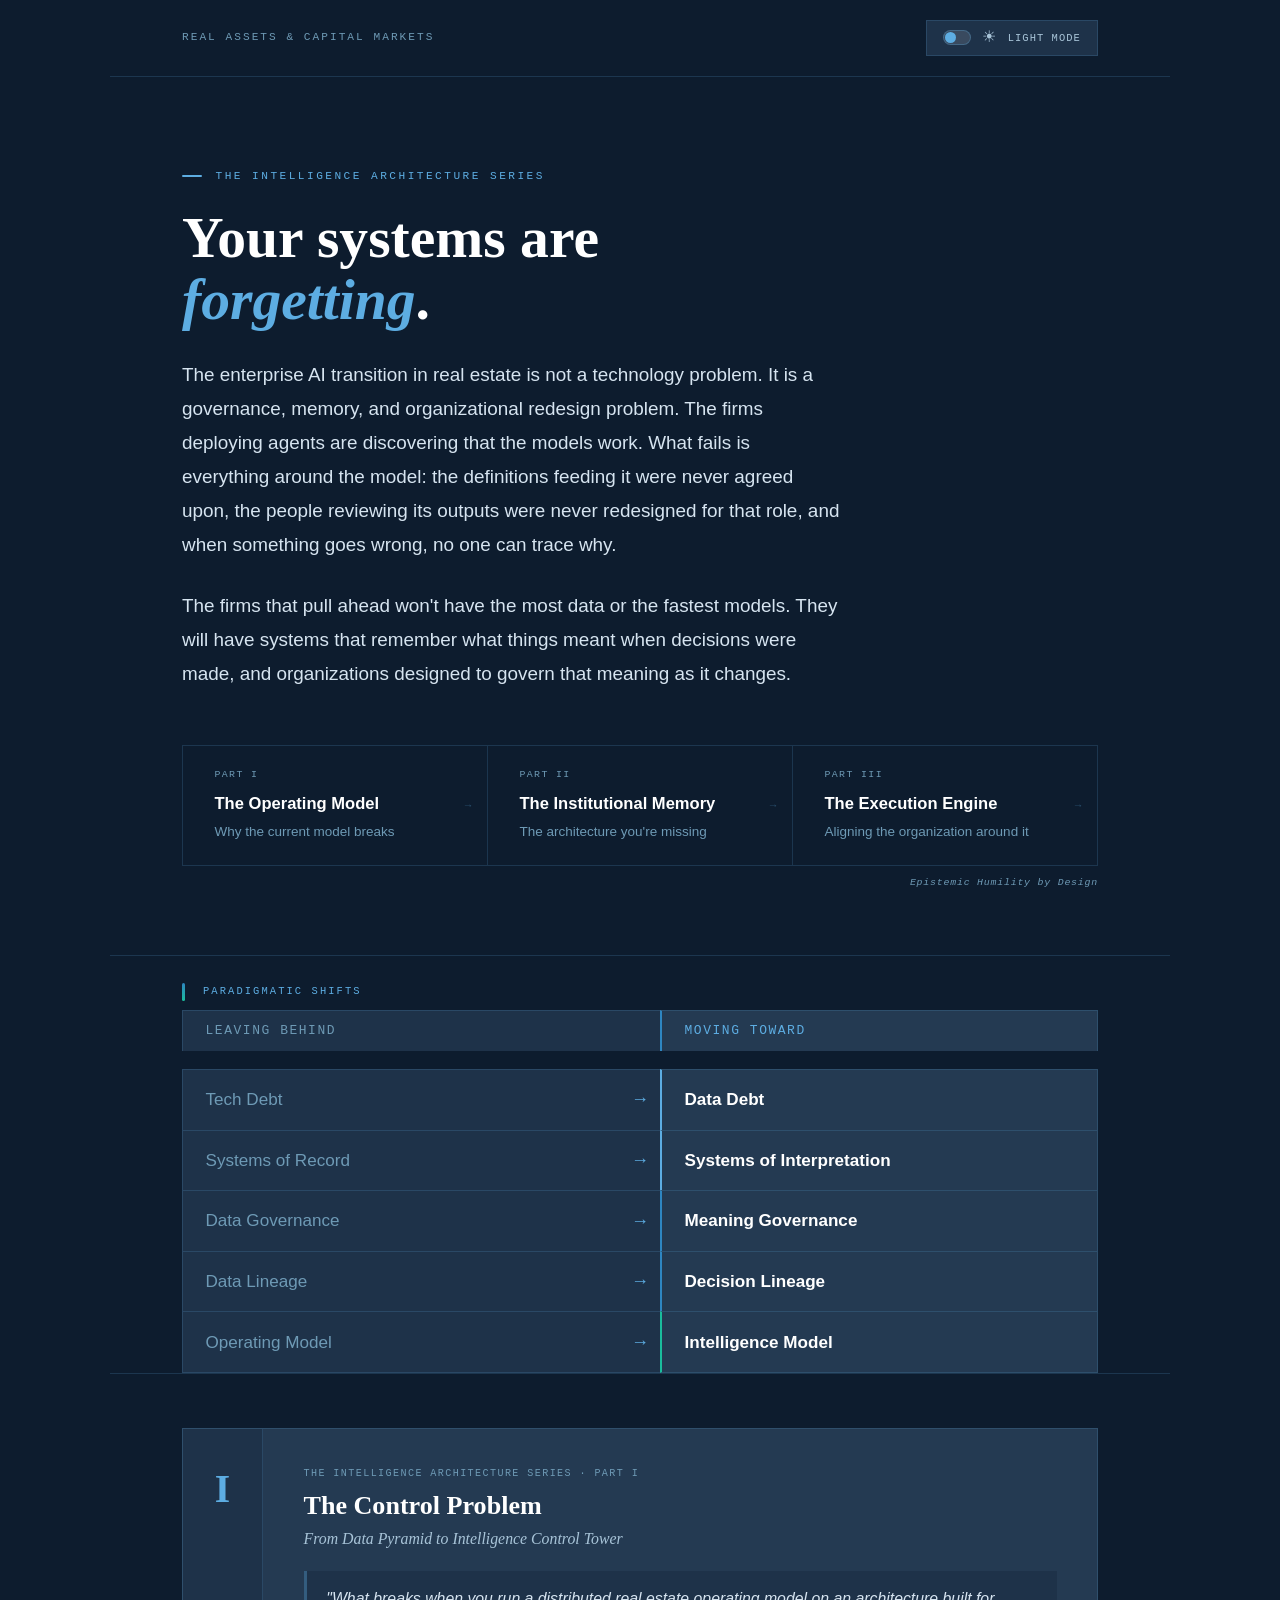
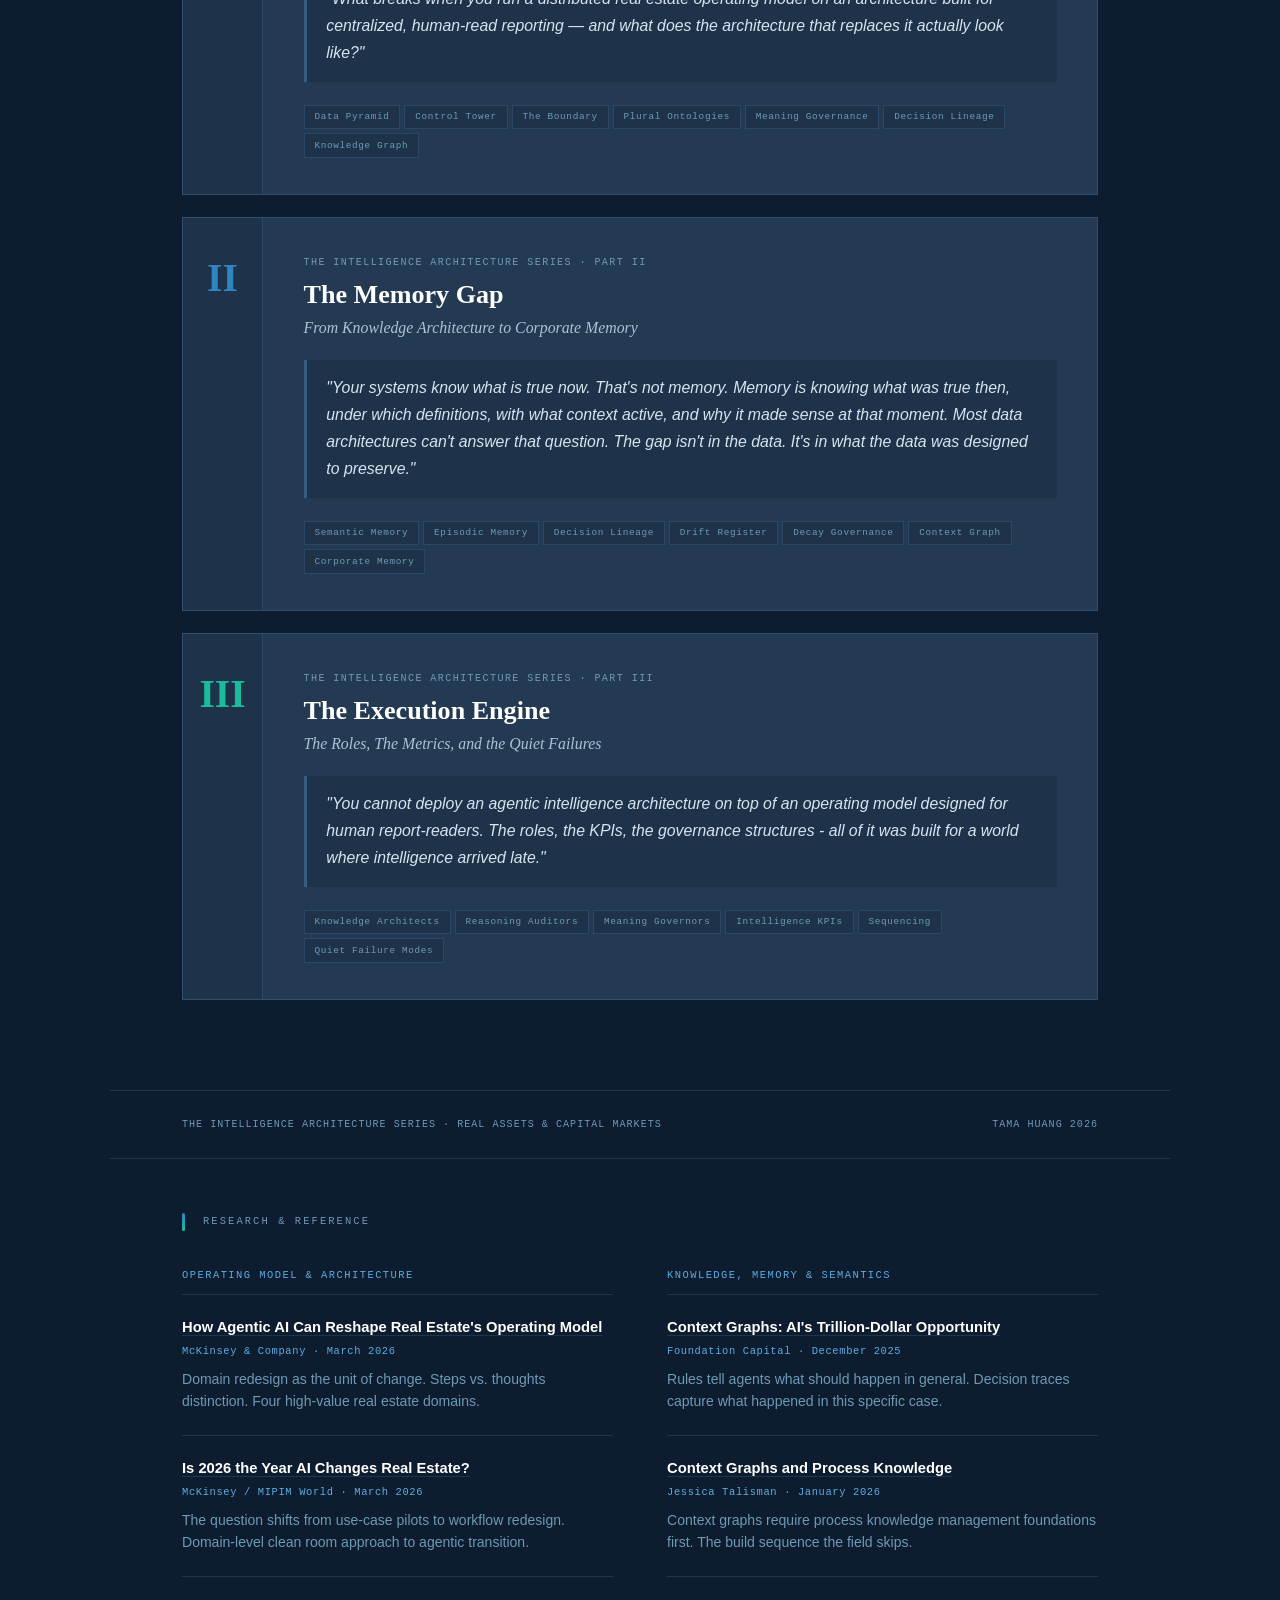
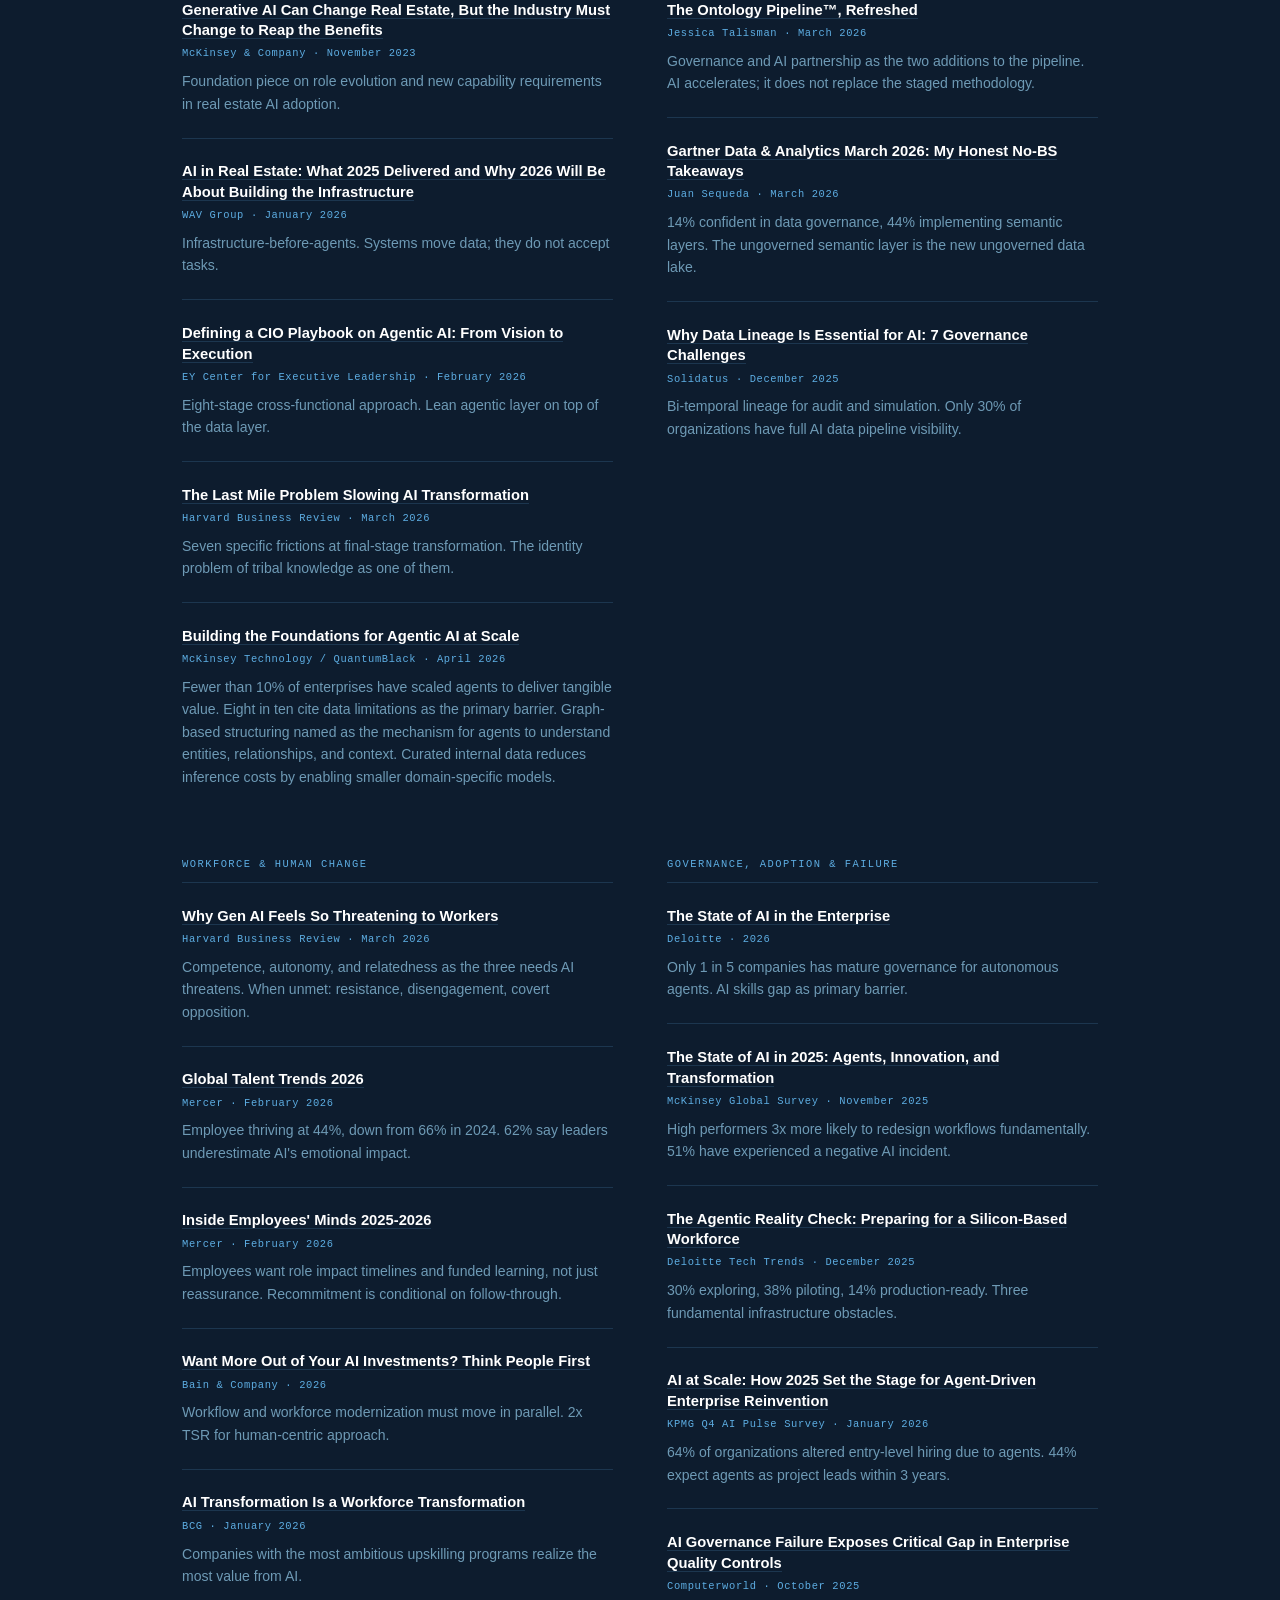
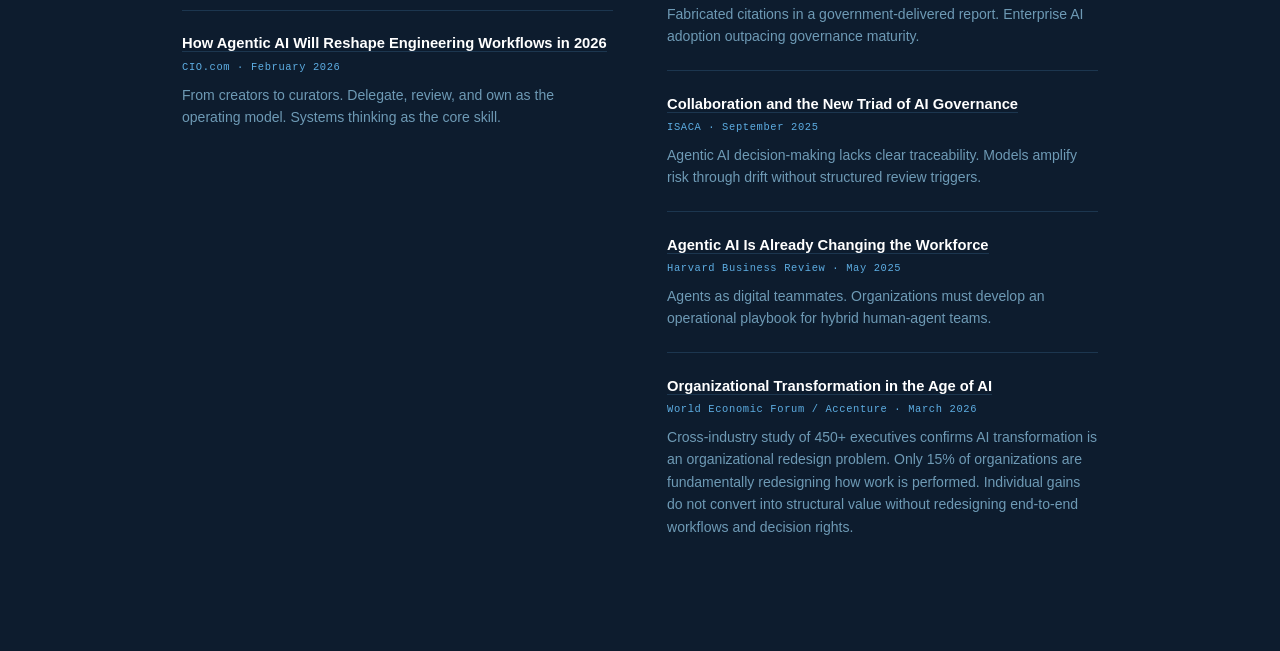
==== commit d4f81d14: "add McKinsey foundations for agentic AI at scale: reference section, Fracture 80% data point, Stack " ====
--- a/index.html
+++ b/index.html
@@ -4,16 +4,6 @@
 <meta charset="UTF-8">
 <meta name="viewport" content="width=device-width, initial-scale=1.0">
 <title>The Intelligence Architecture Series</title>
-  <meta property="og:type" content="article">
-  <meta property="og:site_name" content="Intelligence Architecture Series">
-  <meta property="og:title" content="The Intelligence Architecture Series">
-  <meta property="og:description" content="A series on governance, memory, and organizational redesign for AI in real estate and capital markets.">
-  <meta property="og:url" content="https://takodeus.github.io/CDO/">
-  <meta property="og:image" content="https://takodeus.github.io/CDO/og-cover.png">
-  <meta name="twitter:card" content="summary_large_image">
-  <meta name="twitter:title" content="The Intelligence Architecture Series">
-  <meta name="twitter:description" content="A series on governance, memory, and organizational redesign for AI in real estate and capital markets.">
-  <meta name="description" content="A series on governance, memory, and organizational redesign for AI in real estate and capital markets.">
 <link href="https://fonts.googleapis.com/css2?family=Playfair+Display:ital,wght@0,400;0,700;1,400;1,700&family=Söhne:wght@300;400;500;600&family=JetBrains+Mono:wght@300;400;500&display=swap" rel="stylesheet">
 <link rel="stylesheet" href="style.css">
 <style>
@@ -486,6 +476,11 @@
    <div class="s-ref-meta">Harvard Business Review · March 2026</div>
    <div class="s-ref-note">Seven specific frictions at final-stage transformation. The identity problem of tribal knowledge as one of them.</div>
   </div>
+  <div class="s-ref-item">
+   <div class="s-ref-title"><a href="https://www.mckinsey.com/capabilities/mckinsey-technology/our-insights/building-the-foundations-for-agentic-ai-at-scale" target="_blank" rel="noopener">Building the Foundations for Agentic AI at Scale</a></div>
+   <div class="s-ref-meta">McKinsey Technology / QuantumBlack · April 2026</div>
+   <div class="s-ref-note">Fewer than 10% of enterprises have scaled agents to deliver tangible value. Eight in ten cite data limitations as the primary barrier. Graph-based structuring named as the mechanism for agents to understand entities, relationships, and context. Curated internal data reduces inference costs by enabling smaller domain-specific models.</div>
+  </div>
  </div>
 
  <div class="s-appendix-col">
@@ -587,6 +582,11 @@
    <div class="s-ref-title"><a href="https://hbr.org/2025/05/agentic-ai-is-already-changing-the-workforce" target="_blank" rel="noopener">Agentic AI Is Already Changing the Workforce</a></div>
    <div class="s-ref-meta">Harvard Business Review · May 2025</div>
    <div class="s-ref-note">Agents as digital teammates. Organizations must develop an operational playbook for hybrid human-agent teams.</div>
+  </div>
+  <div class="s-ref-item">
+   <div class="s-ref-title"><a href="https://www.weforum.org/publications/organizational-transformation-in-the-age-of-ai-how-organizations-maximize-ais-potential/" target="_blank" rel="noopener">Organizational Transformation in the Age of AI</a></div>
+   <div class="s-ref-meta">World Economic Forum / Accenture · March 2026</div>
+   <div class="s-ref-note">Cross-industry study of 450+ executives confirms AI transformation is an organizational redesign problem. Only 15% of organizations are fundamentally redesigning how work is performed. Individual gains do not convert into structural value without redesigning end-to-end workflows and decision rights.</div>
   </div>
  </div>
 
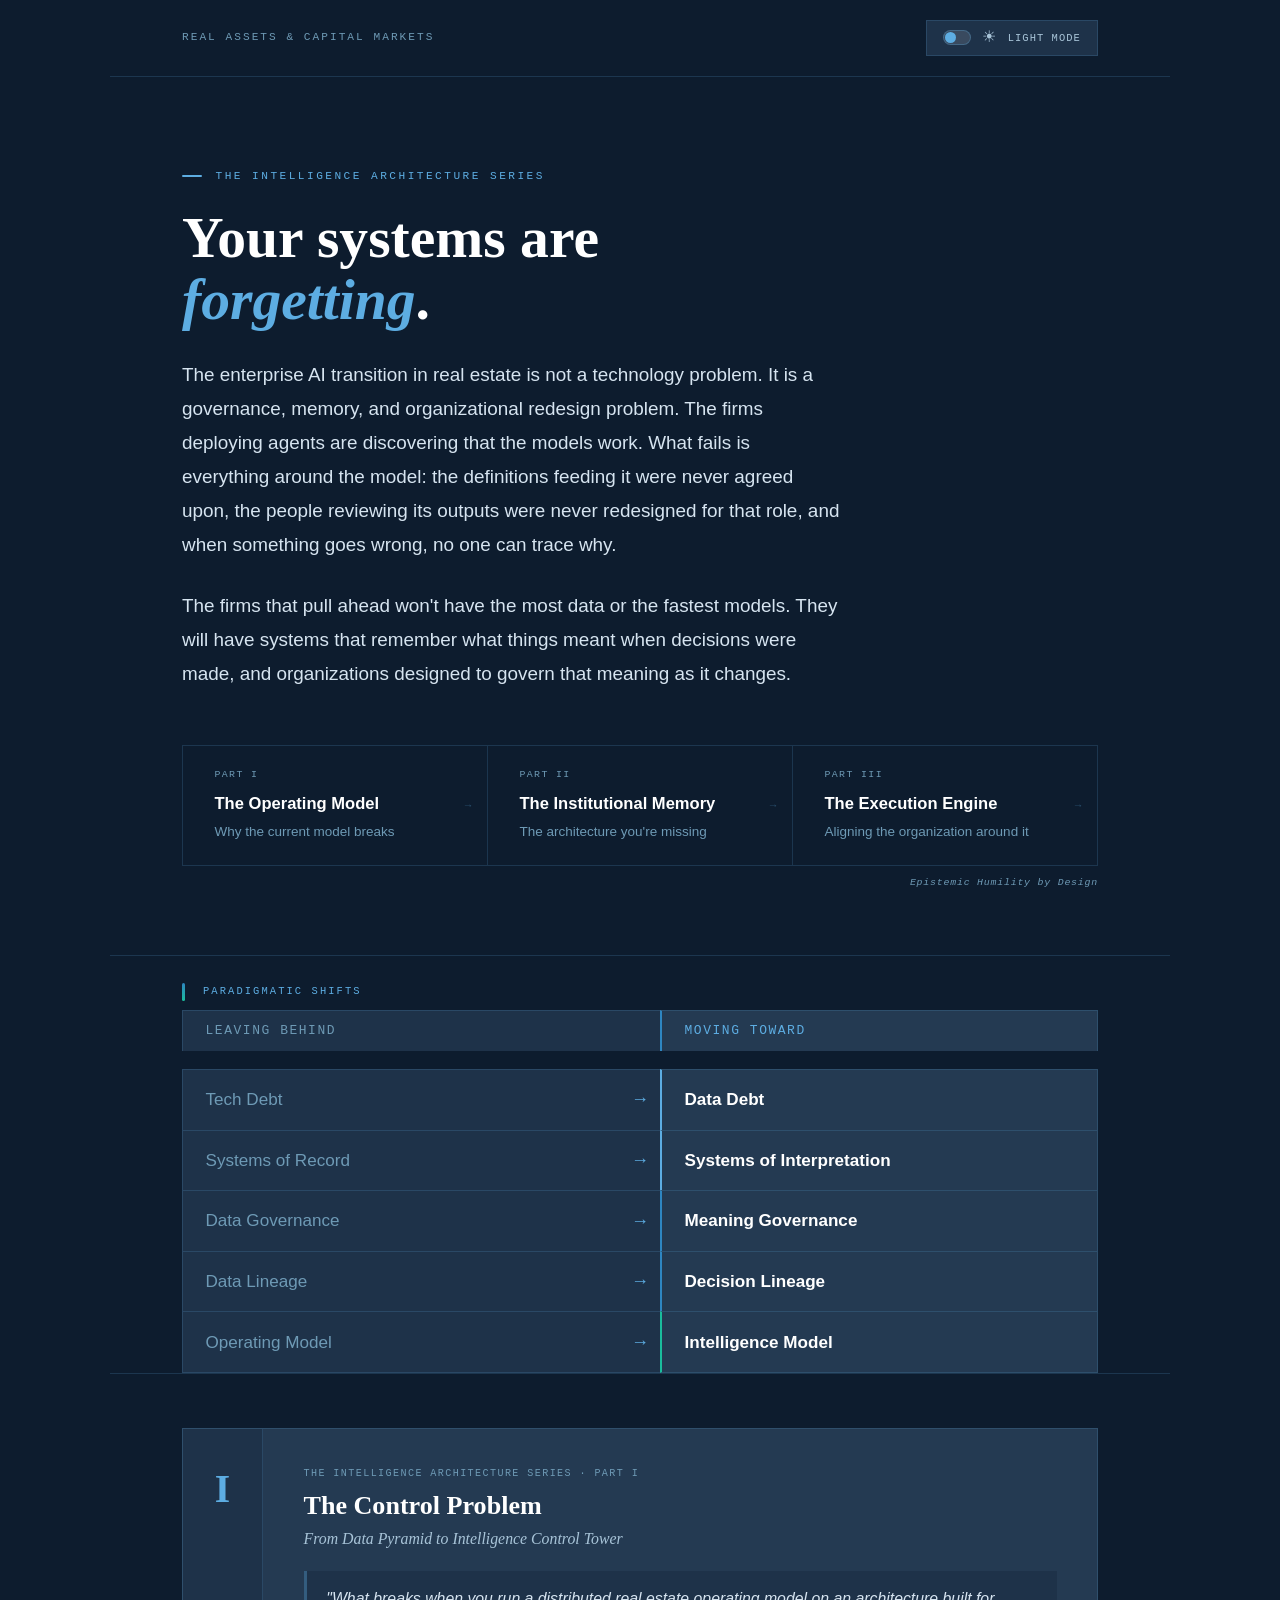
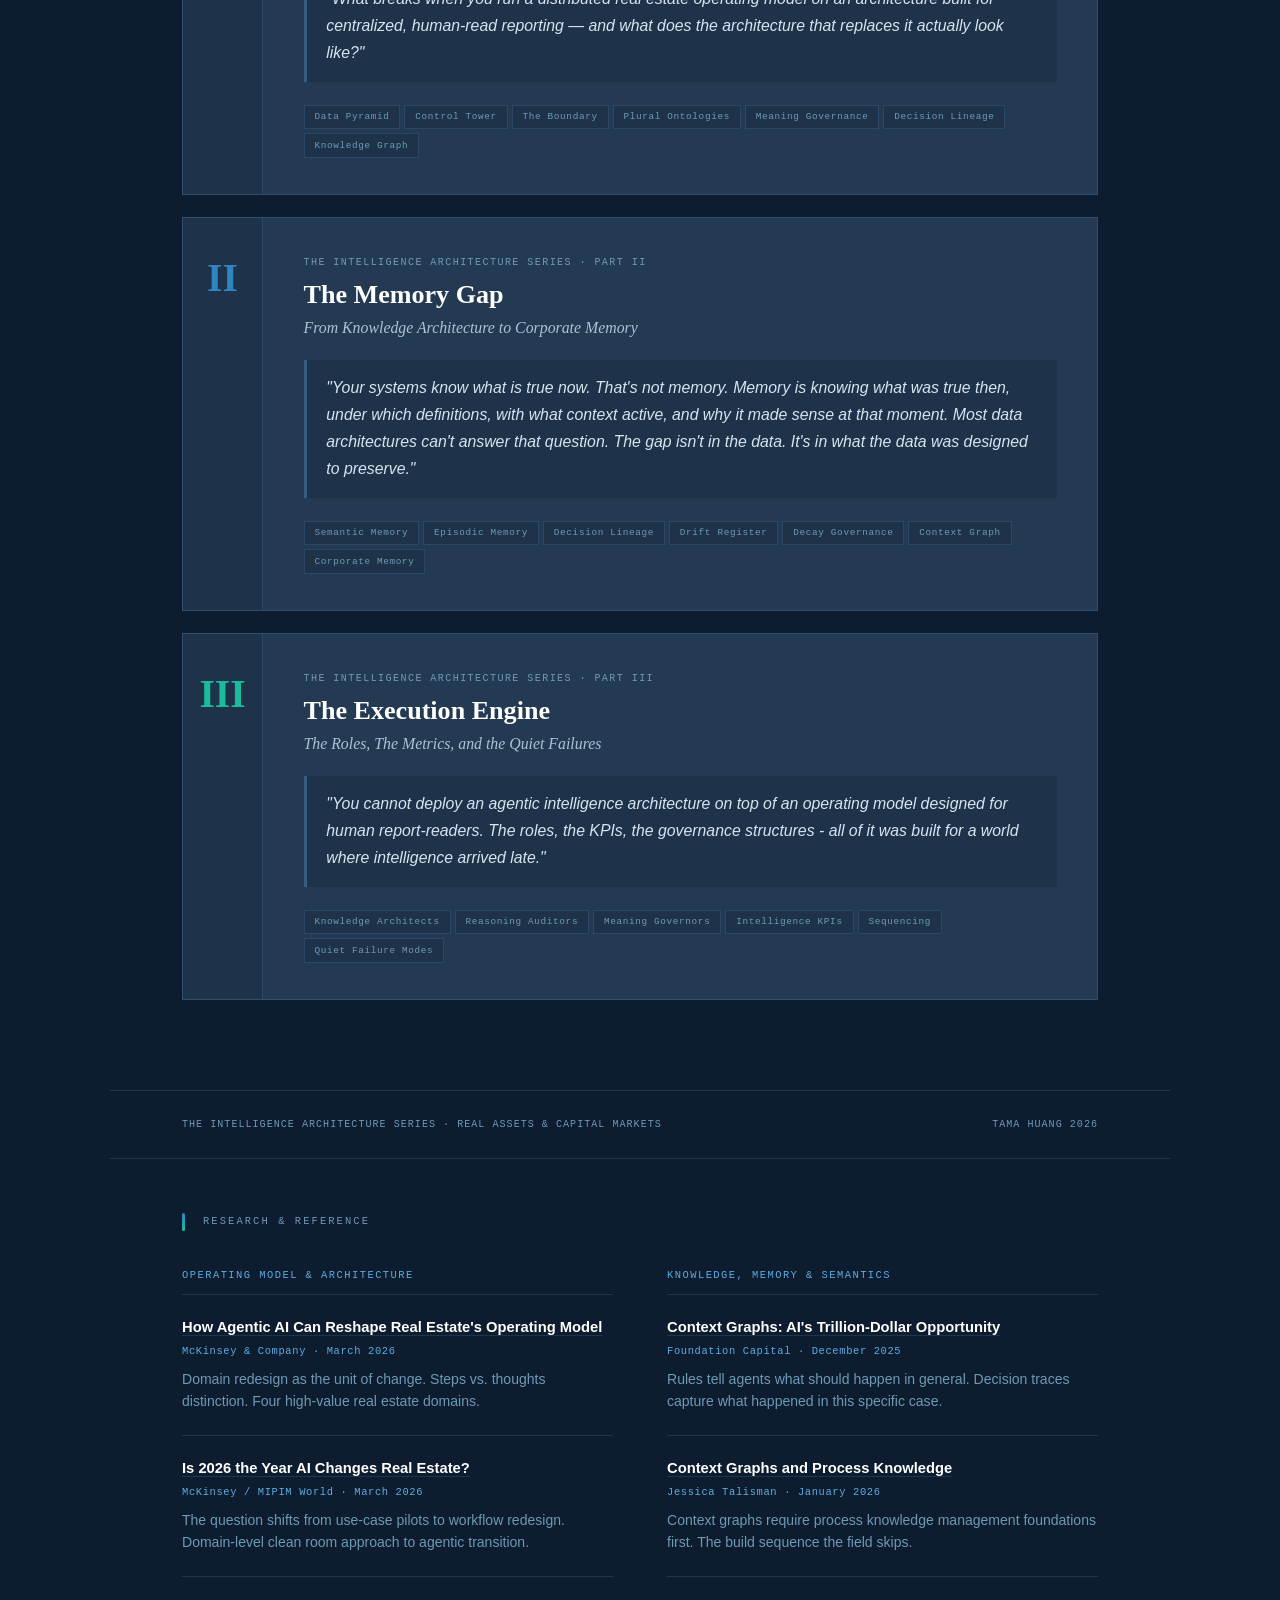
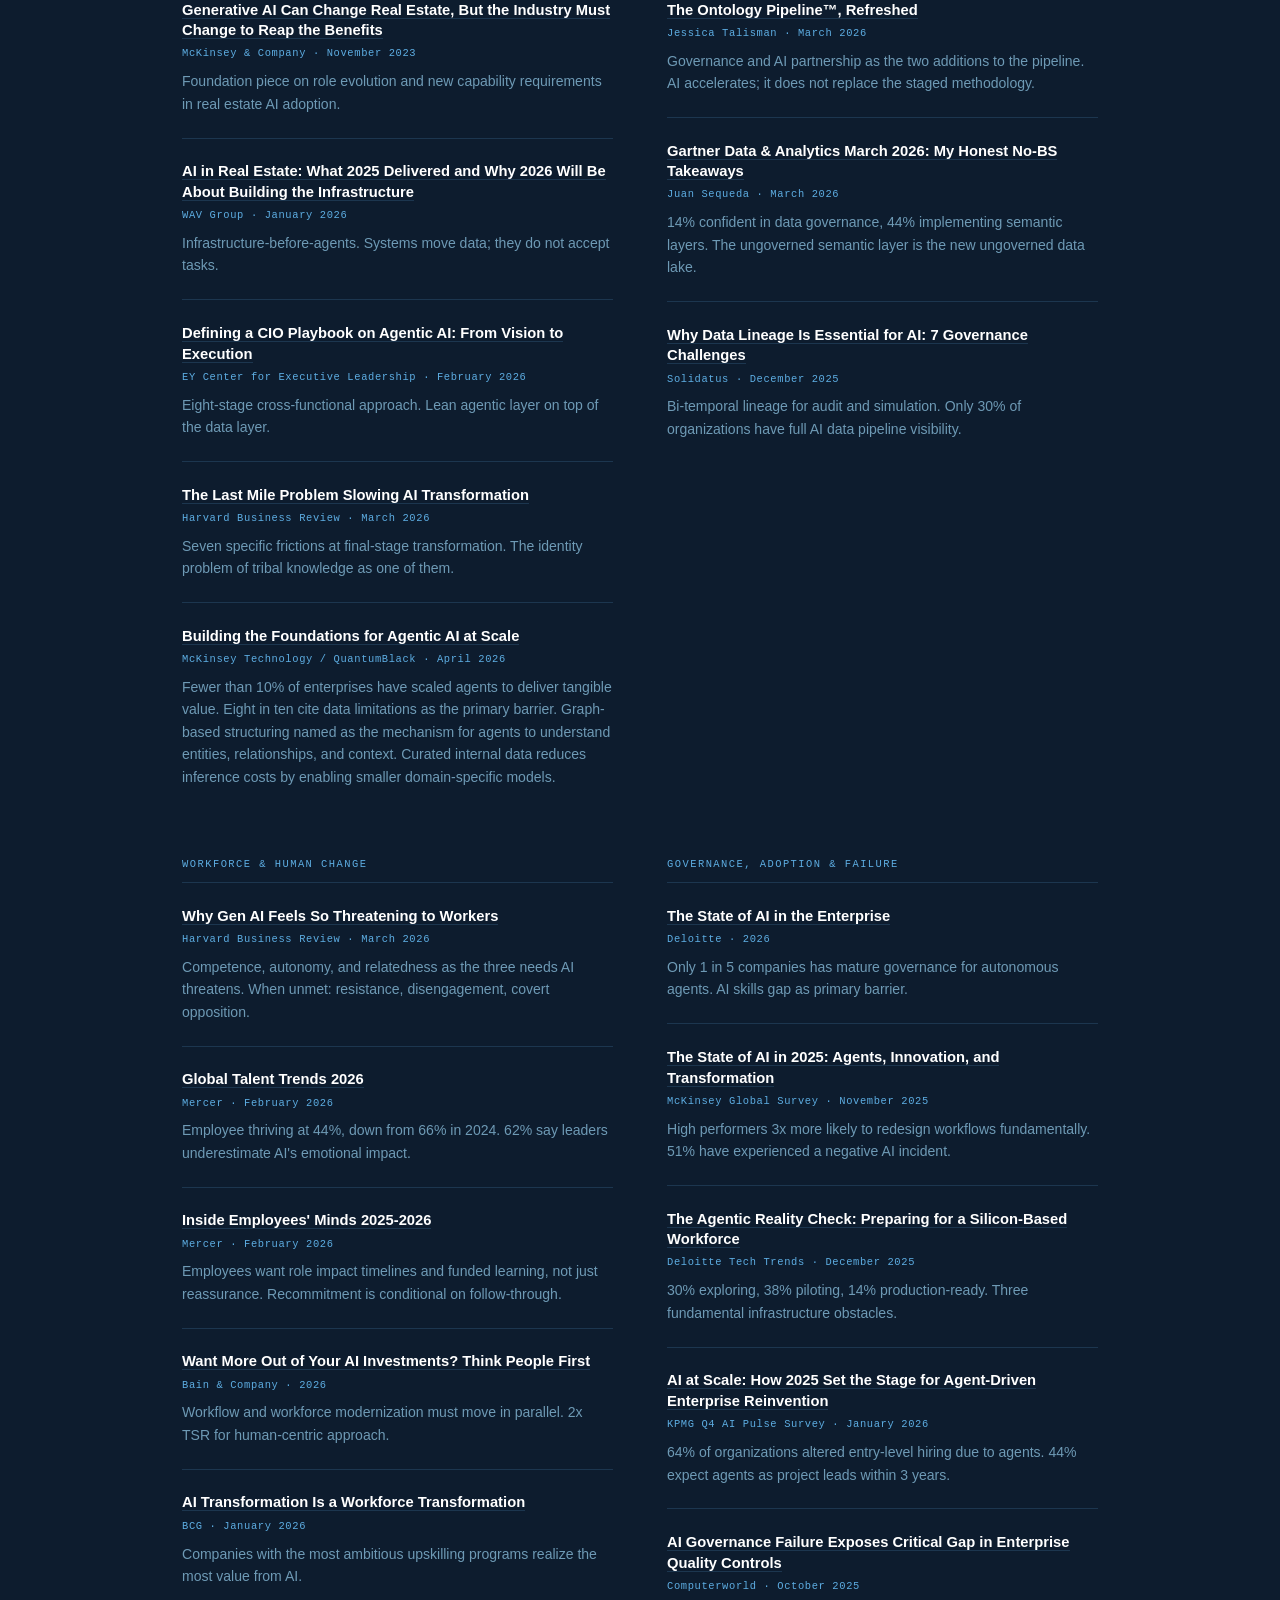
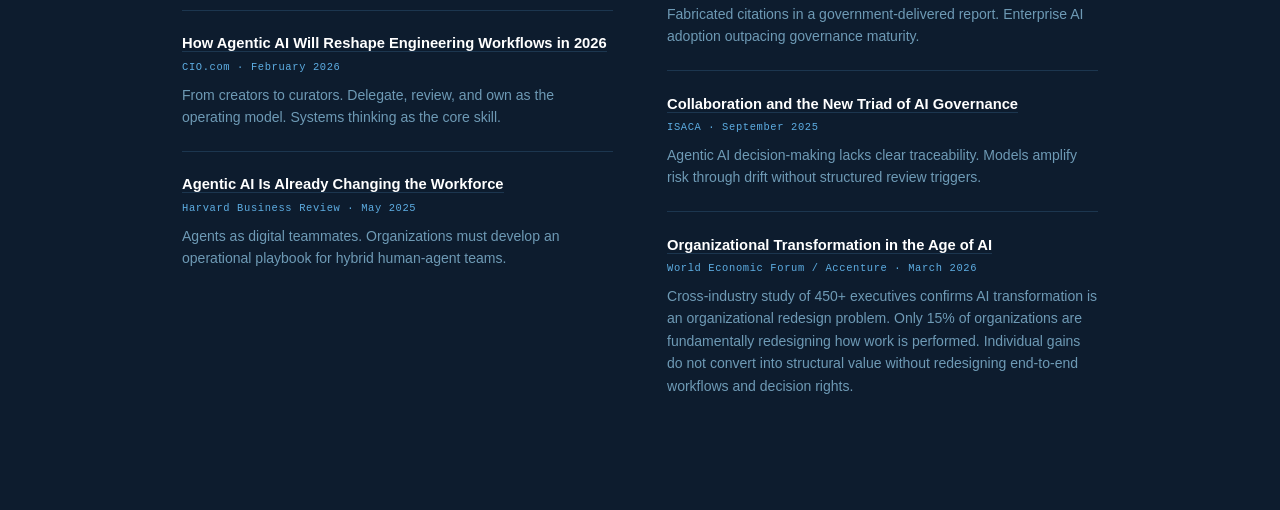
==== commit d6fa8908: "move HBR agentic workforce entry from Governance to Workforce & Human Change" ====
--- a/index.html
+++ b/index.html
@@ -544,6 +544,11 @@
    <div class="s-ref-meta">CIO.com · February 2026</div>
    <div class="s-ref-note">From creators to curators. Delegate, review, and own as the operating model. Systems thinking as the core skill.</div>
   </div>
+  <div class="s-ref-item">
+   <div class="s-ref-title"><a href="https://hbr.org/2025/05/agentic-ai-is-already-changing-the-workforce" target="_blank" rel="noopener">Agentic AI Is Already Changing the Workforce</a></div>
+   <div class="s-ref-meta">Harvard Business Review · May 2025</div>
+   <div class="s-ref-note">Agents as digital teammates. Organizations must develop an operational playbook for hybrid human-agent teams.</div>
+  </div>
  </div>
 
  <div class="s-appendix-col">
@@ -577,11 +582,6 @@
    <div class="s-ref-title"><a href="https://www.isaca.org/resources/news-and-trends/industry-news/2025/collaboration-and-the-new-triad-of-ai-governance" target="_blank" rel="noopener">Collaboration and the New Triad of AI Governance</a></div>
    <div class="s-ref-meta">ISACA · September 2025</div>
    <div class="s-ref-note">Agentic AI decision-making lacks clear traceability. Models amplify risk through drift without structured review triggers.</div>
-  </div>
-  <div class="s-ref-item">
-   <div class="s-ref-title"><a href="https://hbr.org/2025/05/agentic-ai-is-already-changing-the-workforce" target="_blank" rel="noopener">Agentic AI Is Already Changing the Workforce</a></div>
-   <div class="s-ref-meta">Harvard Business Review · May 2025</div>
-   <div class="s-ref-note">Agents as digital teammates. Organizations must develop an operational playbook for hybrid human-agent teams.</div>
   </div>
   <div class="s-ref-item">
    <div class="s-ref-title"><a href="https://www.weforum.org/publications/organizational-transformation-in-the-age-of-ai-how-organizations-maximize-ais-potential/" target="_blank" rel="noopener">Organizational Transformation in the Age of AI</a></div>
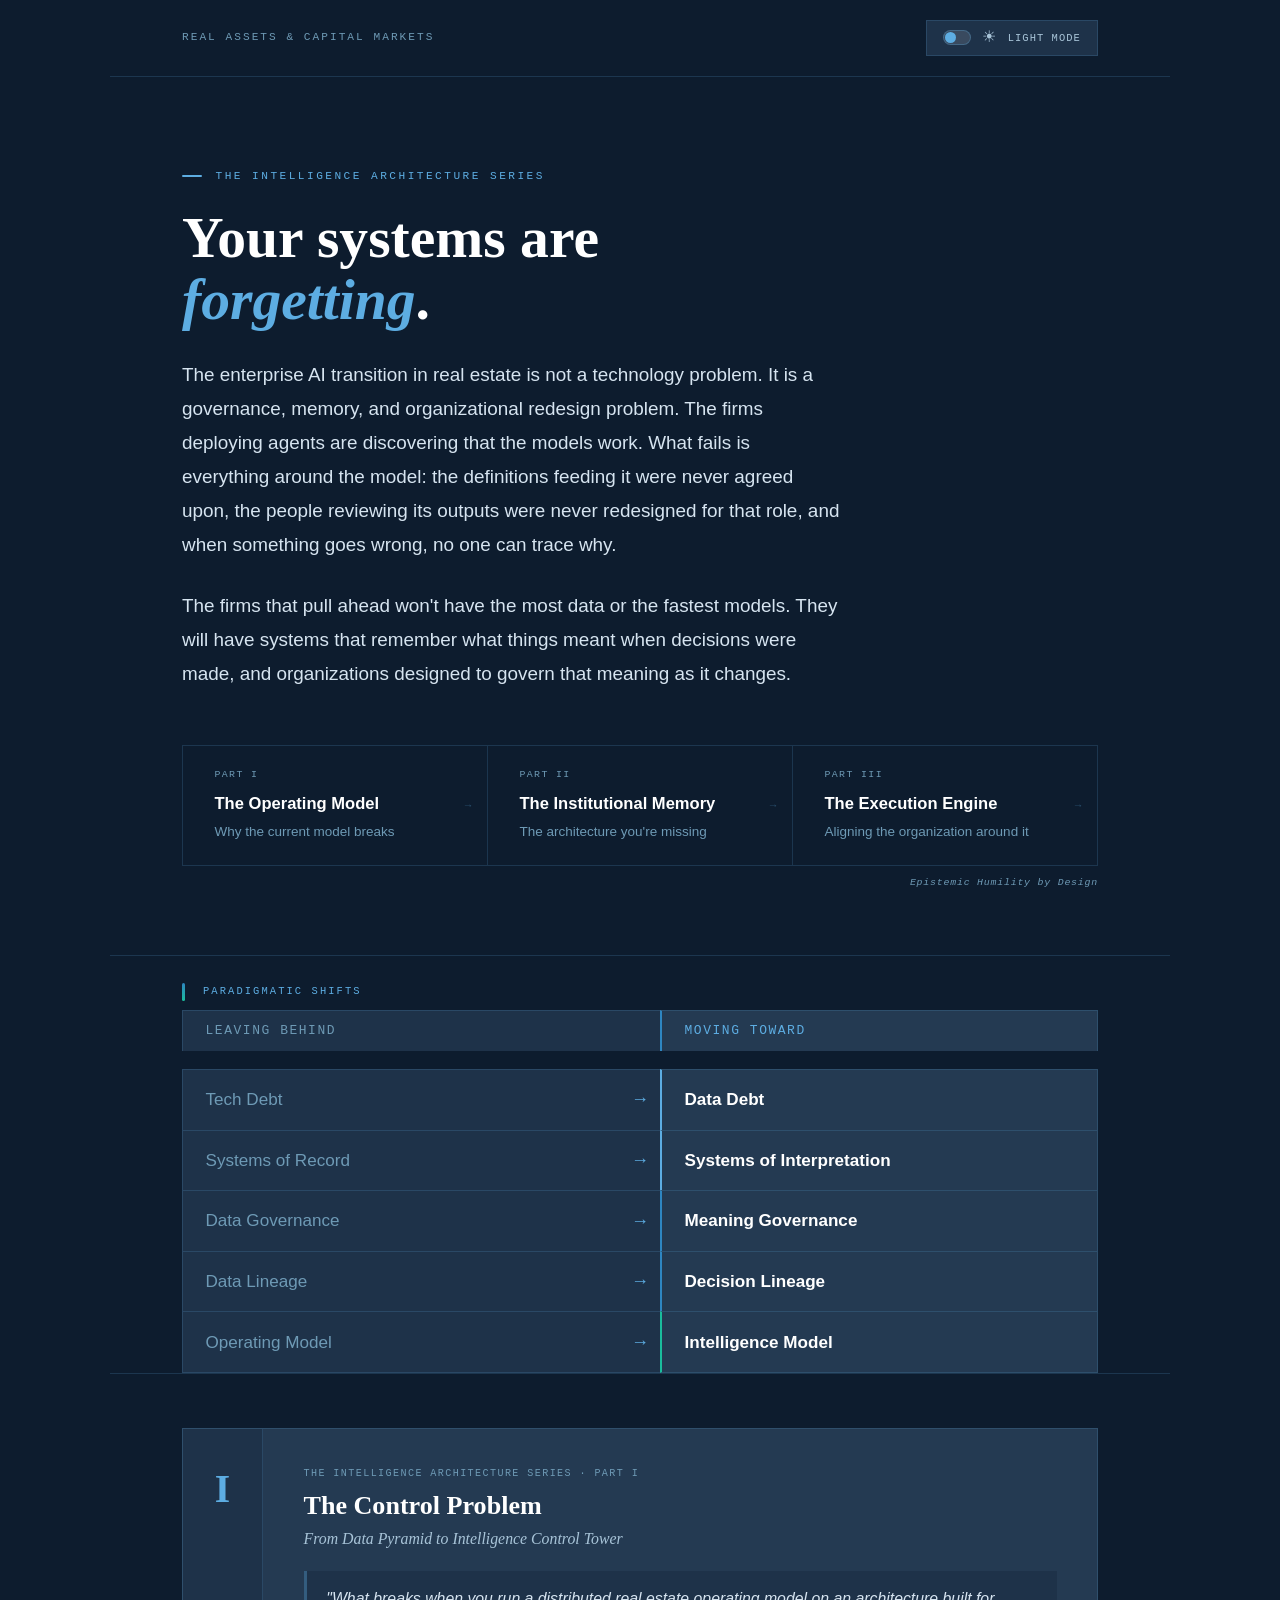
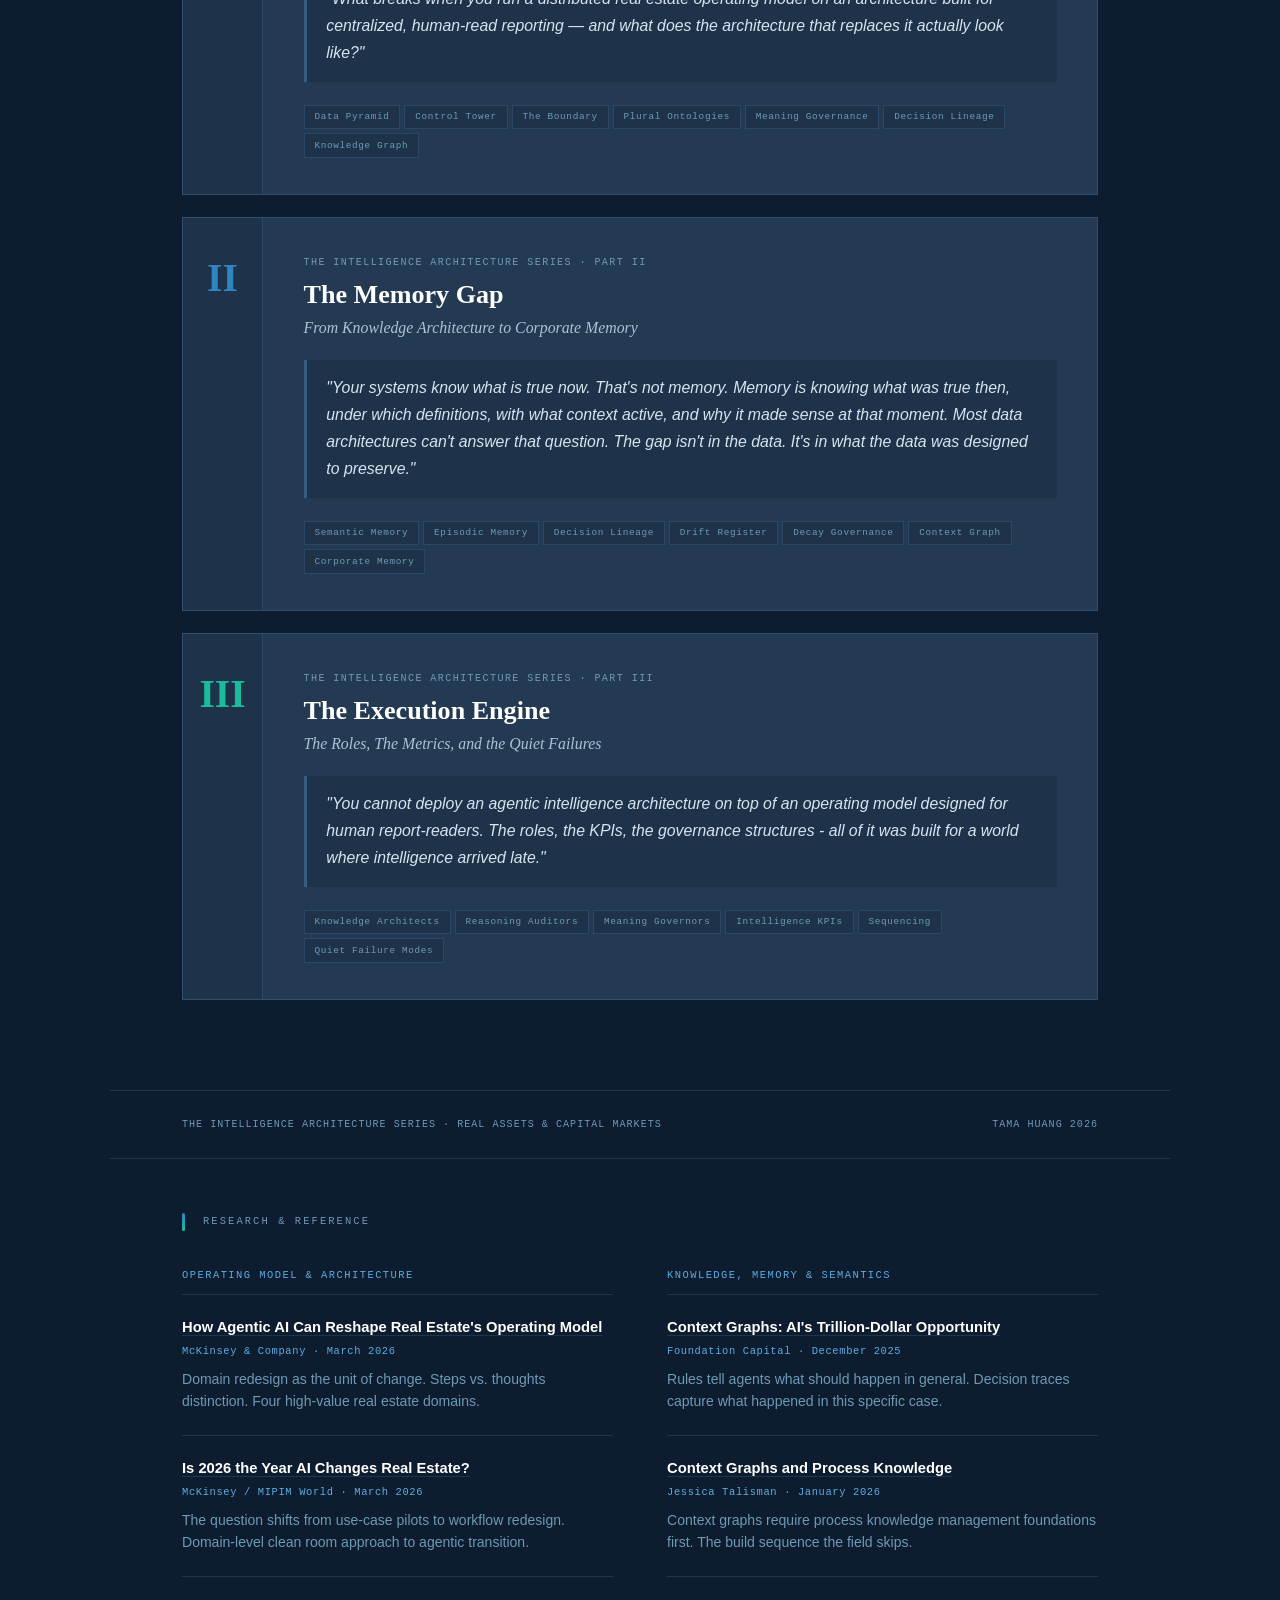
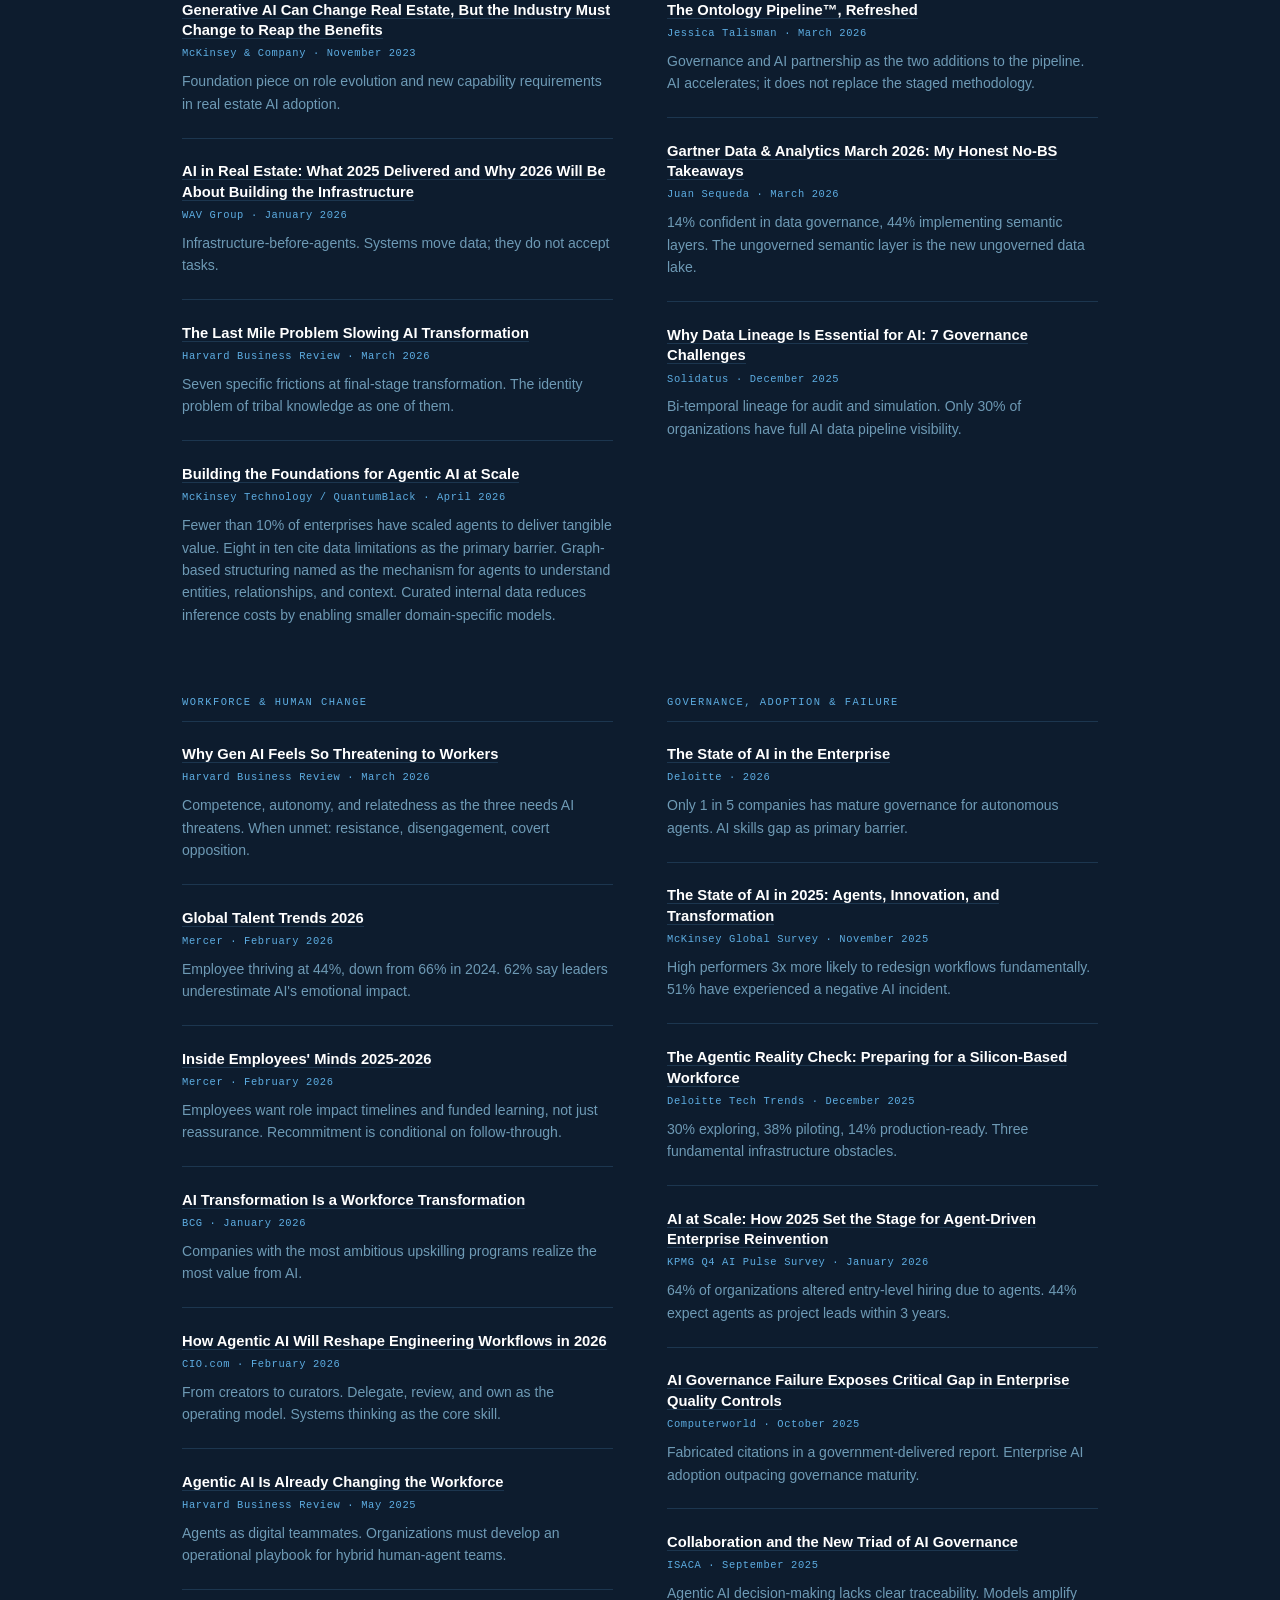
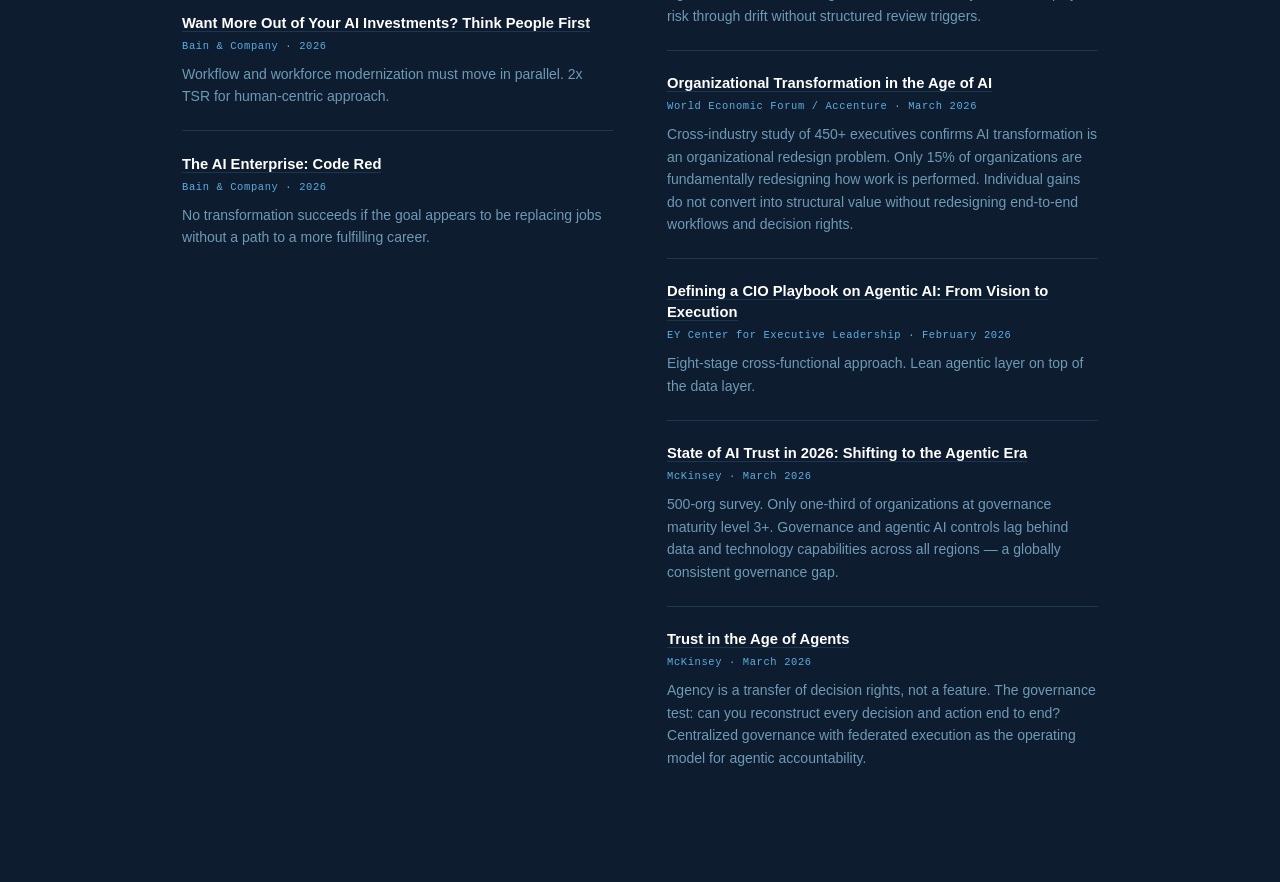
==== commit 58933245: "references: 3 category moves + McKinsey trust x2 added to Governance; Bain x2 + EY moved to correct " ====
--- a/index.html
+++ b/index.html
@@ -467,126 +467,141 @@
    <div class="s-ref-note">Infrastructure-before-agents. Systems move data; they do not accept tasks.</div>
   </div>
   <div class="s-ref-item">
+   <div class="s-ref-title"><a href="https://hbr.org/2026/03/the-last-mile-problem-slowing-ai-transformation" target="_blank" rel="noopener">The Last Mile Problem Slowing AI Transformation</a></div>
+   <div class="s-ref-meta">Harvard Business Review · March 2026</div>
+   <div class="s-ref-note">Seven specific frictions at final-stage transformation. The identity problem of tribal knowledge as one of them.</div>
+  </div>
+  <div class="s-ref-item">
+   <div class="s-ref-title"><a href="https://www.mckinsey.com/capabilities/mckinsey-technology/our-insights/building-the-foundations-for-agentic-ai-at-scale" target="_blank" rel="noopener">Building the Foundations for Agentic AI at Scale</a></div>
+   <div class="s-ref-meta">McKinsey Technology / QuantumBlack · April 2026</div>
+   <div class="s-ref-note">Fewer than 10% of enterprises have scaled agents to deliver tangible value. Eight in ten cite data limitations as the primary barrier. Graph-based structuring named as the mechanism for agents to understand entities, relationships, and context. Curated internal data reduces inference costs by enabling smaller domain-specific models.</div>
+  </div>
+ </div>
+
+ <div class="s-appendix-col">
+  <div class="s-appendix-col-head">Knowledge, Memory &amp; Semantics</div>
+  <div class="s-ref-item">
+   <div class="s-ref-title"><a href="https://foundationcapital.com/context-graphs-ais-trillion-dollar-opportunity/" target="_blank" rel="noopener">Context Graphs: AI's Trillion-Dollar Opportunity</a></div>
+   <div class="s-ref-meta">Foundation Capital · December 2025</div>
+   <div class="s-ref-note">Rules tell agents what should happen in general. Decision traces capture what happened in this specific case.</div>
+  </div>
+  <div class="s-ref-item">
+   <div class="s-ref-title"><a href="https://jessicatalisman.substack.com/p/context-graphs-and-process-knowledge" target="_blank" rel="noopener">Context Graphs and Process Knowledge</a></div>
+   <div class="s-ref-meta">Jessica Talisman · January 2026</div>
+   <div class="s-ref-note">Context graphs require process knowledge management foundations first. The build sequence the field skips.</div>
+  </div>
+  <div class="s-ref-item">
+   <div class="s-ref-title"><a href="https://jessicatalisman.substack.com/p/the-ontology-pipeline-refreshed" target="_blank" rel="noopener">The Ontology Pipeline™, Refreshed</a></div>
+   <div class="s-ref-meta">Jessica Talisman · March 2026</div>
+   <div class="s-ref-note">Governance and AI partnership as the two additions to the pipeline. AI accelerates; it does not replace the staged methodology.</div>
+  </div>
+  <div class="s-ref-item">
+   <div class="s-ref-title"><a href="https://juansequeda.substack.com/p/gartner-data-and-analytics-march" target="_blank" rel="noopener">Gartner Data &amp; Analytics March 2026: My Honest No-BS Takeaways</a></div>
+   <div class="s-ref-meta">Juan Sequeda · March 2026</div>
+   <div class="s-ref-note">14% confident in data governance, 44% implementing semantic layers. The ungoverned semantic layer is the new ungoverned data lake.</div>
+  </div>
+  <div class="s-ref-item">
+   <div class="s-ref-title"><a href="https://www.solidatus.com/blog/why-data-lineage-is-essential-for-ai-7-governance-challenges-solved-by-ai-ready-lineage/" target="_blank" rel="noopener">Why Data Lineage Is Essential for AI: 7 Governance Challenges</a></div>
+   <div class="s-ref-meta">Solidatus · December 2025</div>
+   <div class="s-ref-note">Bi-temporal lineage for audit and simulation. Only 30% of organizations have full AI data pipeline visibility.</div>
+  </div>
+ </div>
+
+ <div class="s-appendix-col">
+  <div class="s-appendix-col-head">Workforce &amp; Human Change</div>
+  <div class="s-ref-item">
+   <div class="s-ref-title"><a href="https://hbr.org/2026/03/why-gen-ai-feels-so-threatening-to-workers" target="_blank" rel="noopener">Why Gen AI Feels So Threatening to Workers</a></div>
+   <div class="s-ref-meta">Harvard Business Review · March 2026</div>
+   <div class="s-ref-note">Competence, autonomy, and relatedness as the three needs AI threatens. When unmet: resistance, disengagement, covert opposition.</div>
+  </div>
+  <div class="s-ref-item">
+   <div class="s-ref-title"><a href="https://www.mercer.com/about/newsroom/mercer-s-global-talent-trends-2026-report/" target="_blank" rel="noopener">Global Talent Trends 2026</a></div>
+   <div class="s-ref-meta">Mercer · February 2026</div>
+   <div class="s-ref-note">Employee thriving at 44%, down from 66% in 2024. 62% say leaders underestimate AI's emotional impact.</div>
+  </div>
+  <div class="s-ref-item">
+   <div class="s-ref-title"><a href="https://www.mercer.com/en-us/insights/talent-and-transformation/attracting-and-retaining-talent/workforce-doubles-down-under-pressure/" target="_blank" rel="noopener">Inside Employees' Minds 2025-2026</a></div>
+   <div class="s-ref-meta">Mercer · February 2026</div>
+   <div class="s-ref-note">Employees want role impact timelines and funded learning, not just reassurance. Recommitment is conditional on follow-through.</div>
+  </div>
+  <div class="s-ref-item">
+   <div class="s-ref-title"><a href="https://www.bcg.com/publications/2026/ai-transformation-is-a-workforce-transformation" target="_blank" rel="noopener">AI Transformation Is a Workforce Transformation</a></div>
+   <div class="s-ref-meta">BCG · January 2026</div>
+   <div class="s-ref-note">Companies with the most ambitious upskilling programs realize the most value from AI.</div>
+  </div>
+  <div class="s-ref-item">
+   <div class="s-ref-title"><a href="https://www.cio.com/article/4134741/how-agentic-ai-will-reshape-engineering-workflows-in-2026.html" target="_blank" rel="noopener">How Agentic AI Will Reshape Engineering Workflows in 2026</a></div>
+   <div class="s-ref-meta">CIO.com · February 2026</div>
+   <div class="s-ref-note">From creators to curators. Delegate, review, and own as the operating model. Systems thinking as the core skill.</div>
+  </div>
+  <div class="s-ref-item">
+   <div class="s-ref-title"><a href="https://hbr.org/2025/05/agentic-ai-is-already-changing-the-workforce" target="_blank" rel="noopener">Agentic AI Is Already Changing the Workforce</a></div>
+   <div class="s-ref-meta">Harvard Business Review · May 2025</div>
+   <div class="s-ref-note">Agents as digital teammates. Organizations must develop an operational playbook for hybrid human-agent teams.</div>
+  </div>
+  <div class="s-ref-item">
+   <div class="s-ref-title"><a href="https://www.bain.com/insights/want-more-out-of-your-ai-investments-think-people-first/" target="_blank" rel="noopener">Want More Out of Your AI Investments? Think People First</a></div>
+   <div class="s-ref-meta">Bain &amp; Company · 2026</div>
+   <div class="s-ref-note">Workflow and workforce modernization must move in parallel. 2x TSR for human-centric approach.</div>
+  </div>
+  <div class="s-ref-item">
+   <div class="s-ref-title"><a href="https://www.bain.com/insights/ai-enterprise-code-red/" target="_blank" rel="noopener">The AI Enterprise: Code Red</a></div>
+   <div class="s-ref-meta">Bain &amp; Company · 2026</div>
+   <div class="s-ref-note">No transformation succeeds if the goal appears to be replacing jobs without a path to a more fulfilling career.</div>
+  </div>
+ </div>
+
+ <div class="s-appendix-col">
+  <div class="s-appendix-col-head">Governance, Adoption &amp; Failure</div>
+  <div class="s-ref-item">
+   <div class="s-ref-title"><a href="https://www.deloitte.com/us/en/what-we-do/capabilities/applied-artificial-intelligence/content/state-of-ai-in-the-enterprise.html" target="_blank" rel="noopener">The State of AI in the Enterprise</a></div>
+   <div class="s-ref-meta">Deloitte · 2026</div>
+   <div class="s-ref-note">Only 1 in 5 companies has mature governance for autonomous agents. AI skills gap as primary barrier.</div>
+  </div>
+  <div class="s-ref-item">
+   <div class="s-ref-title"><a href="https://www.mckinsey.com/capabilities/quantumblack/our-insights/the-state-of-ai" target="_blank" rel="noopener">The State of AI in 2025: Agents, Innovation, and Transformation</a></div>
+   <div class="s-ref-meta">McKinsey Global Survey · November 2025</div>
+   <div class="s-ref-note">High performers 3x more likely to redesign workflows fundamentally. 51% have experienced a negative AI incident.</div>
+  </div>
+  <div class="s-ref-item">
+   <div class="s-ref-title"><a href="https://www.deloitte.com/us/en/insights/topics/technology-management/tech-trends/2026/agentic-ai-strategy.html" target="_blank" rel="noopener">The Agentic Reality Check: Preparing for a Silicon-Based Workforce</a></div>
+   <div class="s-ref-meta">Deloitte Tech Trends · December 2025</div>
+   <div class="s-ref-note">30% exploring, 38% piloting, 14% production-ready. Three fundamental infrastructure obstacles.</div>
+  </div>
+  <div class="s-ref-item">
+   <div class="s-ref-title"><a href="https://kpmg.com/us/en/media/news/q4-ai-pulse.html" target="_blank" rel="noopener">AI at Scale: How 2025 Set the Stage for Agent-Driven Enterprise Reinvention</a></div>
+   <div class="s-ref-meta">KPMG Q4 AI Pulse Survey · January 2026</div>
+   <div class="s-ref-note">64% of organizations altered entry-level hiring due to agents. 44% expect agents as project leads within 3 years.</div>
+  </div>
+  <div class="s-ref-item">
+   <div class="s-ref-title"><a href="https://www.computerworld.com/article/4069521/deloittes-ai-governance-failure-exposes-critical-gap-in-enterprise-quality-controls.html" target="_blank" rel="noopener">AI Governance Failure Exposes Critical Gap in Enterprise Quality Controls</a></div>
+   <div class="s-ref-meta">Computerworld · October 2025</div>
+   <div class="s-ref-note">Fabricated citations in a government-delivered report. Enterprise AI adoption outpacing governance maturity.</div>
+  </div>
+  <div class="s-ref-item">
+   <div class="s-ref-title"><a href="https://www.isaca.org/resources/news-and-trends/industry-news/2025/collaboration-and-the-new-triad-of-ai-governance" target="_blank" rel="noopener">Collaboration and the New Triad of AI Governance</a></div>
+   <div class="s-ref-meta">ISACA · September 2025</div>
+   <div class="s-ref-note">Agentic AI decision-making lacks clear traceability. Models amplify risk through drift without structured review triggers.</div>
+  </div>
+  <div class="s-ref-item">
+   <div class="s-ref-title"><a href="https://www.weforum.org/publications/organizational-transformation-in-the-age-of-ai-how-organizations-maximize-ais-potential/" target="_blank" rel="noopener">Organizational Transformation in the Age of AI</a></div>
+   <div class="s-ref-meta">World Economic Forum / Accenture · March 2026</div>
+   <div class="s-ref-note">Cross-industry study of 450+ executives confirms AI transformation is an organizational redesign problem. Only 15% of organizations are fundamentally redesigning how work is performed. Individual gains do not convert into structural value without redesigning end-to-end workflows and decision rights.</div>
+  </div>
+  <div class="s-ref-item">
    <div class="s-ref-title"><a href="https://www.ey.com/en_gl/insights/technology/cio-playbook-agentic-ai" target="_blank" rel="noopener">Defining a CIO Playbook on Agentic AI: From Vision to Execution</a></div>
    <div class="s-ref-meta">EY Center for Executive Leadership · February 2026</div>
    <div class="s-ref-note">Eight-stage cross-functional approach. Lean agentic layer on top of the data layer.</div>
   </div>
   <div class="s-ref-item">
-   <div class="s-ref-title"><a href="https://hbr.org/2026/03/the-last-mile-problem-slowing-ai-transformation" target="_blank" rel="noopener">The Last Mile Problem Slowing AI Transformation</a></div>
-   <div class="s-ref-meta">Harvard Business Review · March 2026</div>
-   <div class="s-ref-note">Seven specific frictions at final-stage transformation. The identity problem of tribal knowledge as one of them.</div>
-  </div>
-  <div class="s-ref-item">
-   <div class="s-ref-title"><a href="https://www.mckinsey.com/capabilities/mckinsey-technology/our-insights/building-the-foundations-for-agentic-ai-at-scale" target="_blank" rel="noopener">Building the Foundations for Agentic AI at Scale</a></div>
-   <div class="s-ref-meta">McKinsey Technology / QuantumBlack · April 2026</div>
-   <div class="s-ref-note">Fewer than 10% of enterprises have scaled agents to deliver tangible value. Eight in ten cite data limitations as the primary barrier. Graph-based structuring named as the mechanism for agents to understand entities, relationships, and context. Curated internal data reduces inference costs by enabling smaller domain-specific models.</div>
-  </div>
- </div>
-
- <div class="s-appendix-col">
-  <div class="s-appendix-col-head">Knowledge, Memory &amp; Semantics</div>
-  <div class="s-ref-item">
-   <div class="s-ref-title"><a href="https://foundationcapital.com/context-graphs-ais-trillion-dollar-opportunity/" target="_blank" rel="noopener">Context Graphs: AI's Trillion-Dollar Opportunity</a></div>
-   <div class="s-ref-meta">Foundation Capital · December 2025</div>
-   <div class="s-ref-note">Rules tell agents what should happen in general. Decision traces capture what happened in this specific case.</div>
-  </div>
-  <div class="s-ref-item">
-   <div class="s-ref-title"><a href="https://jessicatalisman.substack.com/p/context-graphs-and-process-knowledge" target="_blank" rel="noopener">Context Graphs and Process Knowledge</a></div>
-   <div class="s-ref-meta">Jessica Talisman · January 2026</div>
-   <div class="s-ref-note">Context graphs require process knowledge management foundations first. The build sequence the field skips.</div>
-  </div>
-  <div class="s-ref-item">
-   <div class="s-ref-title"><a href="https://jessicatalisman.substack.com/p/the-ontology-pipeline-refreshed" target="_blank" rel="noopener">The Ontology Pipeline™, Refreshed</a></div>
-   <div class="s-ref-meta">Jessica Talisman · March 2026</div>
-   <div class="s-ref-note">Governance and AI partnership as the two additions to the pipeline. AI accelerates; it does not replace the staged methodology.</div>
-  </div>
-  <div class="s-ref-item">
-   <div class="s-ref-title"><a href="https://juansequeda.substack.com/p/gartner-data-and-analytics-march" target="_blank" rel="noopener">Gartner Data &amp; Analytics March 2026: My Honest No-BS Takeaways</a></div>
-   <div class="s-ref-meta">Juan Sequeda · March 2026</div>
-   <div class="s-ref-note">14% confident in data governance, 44% implementing semantic layers. The ungoverned semantic layer is the new ungoverned data lake.</div>
-  </div>
-  <div class="s-ref-item">
-   <div class="s-ref-title"><a href="https://www.solidatus.com/blog/why-data-lineage-is-essential-for-ai-7-governance-challenges-solved-by-ai-ready-lineage/" target="_blank" rel="noopener">Why Data Lineage Is Essential for AI: 7 Governance Challenges</a></div>
-   <div class="s-ref-meta">Solidatus · December 2025</div>
-   <div class="s-ref-note">Bi-temporal lineage for audit and simulation. Only 30% of organizations have full AI data pipeline visibility.</div>
-  </div>
- </div>
-
- <div class="s-appendix-col">
-  <div class="s-appendix-col-head">Workforce &amp; Human Change</div>
-  <div class="s-ref-item">
-   <div class="s-ref-title"><a href="https://hbr.org/2026/03/why-gen-ai-feels-so-threatening-to-workers" target="_blank" rel="noopener">Why Gen AI Feels So Threatening to Workers</a></div>
-   <div class="s-ref-meta">Harvard Business Review · March 2026</div>
-   <div class="s-ref-note">Competence, autonomy, and relatedness as the three needs AI threatens. When unmet: resistance, disengagement, covert opposition.</div>
-  </div>
-  <div class="s-ref-item">
-   <div class="s-ref-title"><a href="https://www.mercer.com/about/newsroom/mercer-s-global-talent-trends-2026-report/" target="_blank" rel="noopener">Global Talent Trends 2026</a></div>
-   <div class="s-ref-meta">Mercer · February 2026</div>
-   <div class="s-ref-note">Employee thriving at 44%, down from 66% in 2024. 62% say leaders underestimate AI's emotional impact.</div>
-  </div>
-  <div class="s-ref-item">
-   <div class="s-ref-title"><a href="https://www.mercer.com/en-us/insights/talent-and-transformation/attracting-and-retaining-talent/workforce-doubles-down-under-pressure/" target="_blank" rel="noopener">Inside Employees' Minds 2025-2026</a></div>
-   <div class="s-ref-meta">Mercer · February 2026</div>
-   <div class="s-ref-note">Employees want role impact timelines and funded learning, not just reassurance. Recommitment is conditional on follow-through.</div>
-  </div>
-  <div class="s-ref-item">
-   <div class="s-ref-title"><a href="https://www.bain.com/insights/want-more-out-of-your-ai-investments-think-people-first/" target="_blank" rel="noopener">Want More Out of Your AI Investments? Think People First</a></div>
-   <div class="s-ref-meta">Bain &amp; Company · 2026</div>
-   <div class="s-ref-note">Workflow and workforce modernization must move in parallel. 2x TSR for human-centric approach.</div>
-  </div>
-  <div class="s-ref-item">
-   <div class="s-ref-title"><a href="https://www.bcg.com/publications/2026/ai-transformation-is-a-workforce-transformation" target="_blank" rel="noopener">AI Transformation Is a Workforce Transformation</a></div>
-   <div class="s-ref-meta">BCG · January 2026</div>
-   <div class="s-ref-note">Companies with the most ambitious upskilling programs realize the most value from AI.</div>
-  </div>
-  <div class="s-ref-item">
-   <div class="s-ref-title"><a href="https://www.cio.com/article/4134741/how-agentic-ai-will-reshape-engineering-workflows-in-2026.html" target="_blank" rel="noopener">How Agentic AI Will Reshape Engineering Workflows in 2026</a></div>
-   <div class="s-ref-meta">CIO.com · February 2026</div>
-   <div class="s-ref-note">From creators to curators. Delegate, review, and own as the operating model. Systems thinking as the core skill.</div>
-  </div>
-  <div class="s-ref-item">
-   <div class="s-ref-title"><a href="https://hbr.org/2025/05/agentic-ai-is-already-changing-the-workforce" target="_blank" rel="noopener">Agentic AI Is Already Changing the Workforce</a></div>
-   <div class="s-ref-meta">Harvard Business Review · May 2025</div>
-   <div class="s-ref-note">Agents as digital teammates. Organizations must develop an operational playbook for hybrid human-agent teams.</div>
-  </div>
- </div>
-
- <div class="s-appendix-col">
-  <div class="s-appendix-col-head">Governance, Adoption &amp; Failure</div>
-  <div class="s-ref-item">
-   <div class="s-ref-title"><a href="https://www.deloitte.com/us/en/what-we-do/capabilities/applied-artificial-intelligence/content/state-of-ai-in-the-enterprise.html" target="_blank" rel="noopener">The State of AI in the Enterprise</a></div>
-   <div class="s-ref-meta">Deloitte · 2026</div>
-   <div class="s-ref-note">Only 1 in 5 companies has mature governance for autonomous agents. AI skills gap as primary barrier.</div>
-  </div>
-  <div class="s-ref-item">
-   <div class="s-ref-title"><a href="https://www.mckinsey.com/capabilities/quantumblack/our-insights/the-state-of-ai" target="_blank" rel="noopener">The State of AI in 2025: Agents, Innovation, and Transformation</a></div>
-   <div class="s-ref-meta">McKinsey Global Survey · November 2025</div>
-   <div class="s-ref-note">High performers 3x more likely to redesign workflows fundamentally. 51% have experienced a negative AI incident.</div>
-  </div>
-  <div class="s-ref-item">
-   <div class="s-ref-title"><a href="https://www.deloitte.com/us/en/insights/topics/technology-management/tech-trends/2026/agentic-ai-strategy.html" target="_blank" rel="noopener">The Agentic Reality Check: Preparing for a Silicon-Based Workforce</a></div>
-   <div class="s-ref-meta">Deloitte Tech Trends · December 2025</div>
-   <div class="s-ref-note">30% exploring, 38% piloting, 14% production-ready. Three fundamental infrastructure obstacles.</div>
-  </div>
-  <div class="s-ref-item">
-   <div class="s-ref-title"><a href="https://kpmg.com/us/en/media/news/q4-ai-pulse.html" target="_blank" rel="noopener">AI at Scale: How 2025 Set the Stage for Agent-Driven Enterprise Reinvention</a></div>
-   <div class="s-ref-meta">KPMG Q4 AI Pulse Survey · January 2026</div>
-   <div class="s-ref-note">64% of organizations altered entry-level hiring due to agents. 44% expect agents as project leads within 3 years.</div>
-  </div>
-  <div class="s-ref-item">
-   <div class="s-ref-title"><a href="https://www.computerworld.com/article/4069521/deloittes-ai-governance-failure-exposes-critical-gap-in-enterprise-quality-controls.html" target="_blank" rel="noopener">AI Governance Failure Exposes Critical Gap in Enterprise Quality Controls</a></div>
-   <div class="s-ref-meta">Computerworld · October 2025</div>
-   <div class="s-ref-note">Fabricated citations in a government-delivered report. Enterprise AI adoption outpacing governance maturity.</div>
-  </div>
-  <div class="s-ref-item">
-   <div class="s-ref-title"><a href="https://www.isaca.org/resources/news-and-trends/industry-news/2025/collaboration-and-the-new-triad-of-ai-governance" target="_blank" rel="noopener">Collaboration and the New Triad of AI Governance</a></div>
-   <div class="s-ref-meta">ISACA · September 2025</div>
-   <div class="s-ref-note">Agentic AI decision-making lacks clear traceability. Models amplify risk through drift without structured review triggers.</div>
-  </div>
-  <div class="s-ref-item">
-   <div class="s-ref-title"><a href="https://www.weforum.org/publications/organizational-transformation-in-the-age-of-ai-how-organizations-maximize-ais-potential/" target="_blank" rel="noopener">Organizational Transformation in the Age of AI</a></div>
-   <div class="s-ref-meta">World Economic Forum / Accenture · March 2026</div>
-   <div class="s-ref-note">Cross-industry study of 450+ executives confirms AI transformation is an organizational redesign problem. Only 15% of organizations are fundamentally redesigning how work is performed. Individual gains do not convert into structural value without redesigning end-to-end workflows and decision rights.</div>
+   <div class="s-ref-title"><a href="https://www.mckinsey.com/capabilities/tech-and-ai/our-insights/tech-forward/state-of-ai-trust-in-2026-shifting-to-the-agentic-era" target="_blank" rel="noopener">State of AI Trust in 2026: Shifting to the Agentic Era</a></div>
+   <div class="s-ref-meta">McKinsey · March 2026</div>
+   <div class="s-ref-note">500-org survey. Only one-third of organizations at governance maturity level 3+. Governance and agentic AI controls lag behind data and technology capabilities across all regions — a globally consistent governance gap.</div>
+  </div>
+  <div class="s-ref-item">
+   <div class="s-ref-title"><a href="https://www.mckinsey.com/capabilities/risk-and-resilience/our-insights/trust-in-the-age-of-agents" target="_blank" rel="noopener">Trust in the Age of Agents</a></div>
+   <div class="s-ref-meta">McKinsey · March 2026</div>
+   <div class="s-ref-note">Agency is a transfer of decision rights, not a feature. The governance test: can you reconstruct every decision and action end to end? Centralized governance with federated execution as the operating model for agentic accountability.</div>
   </div>
  </div>
 
